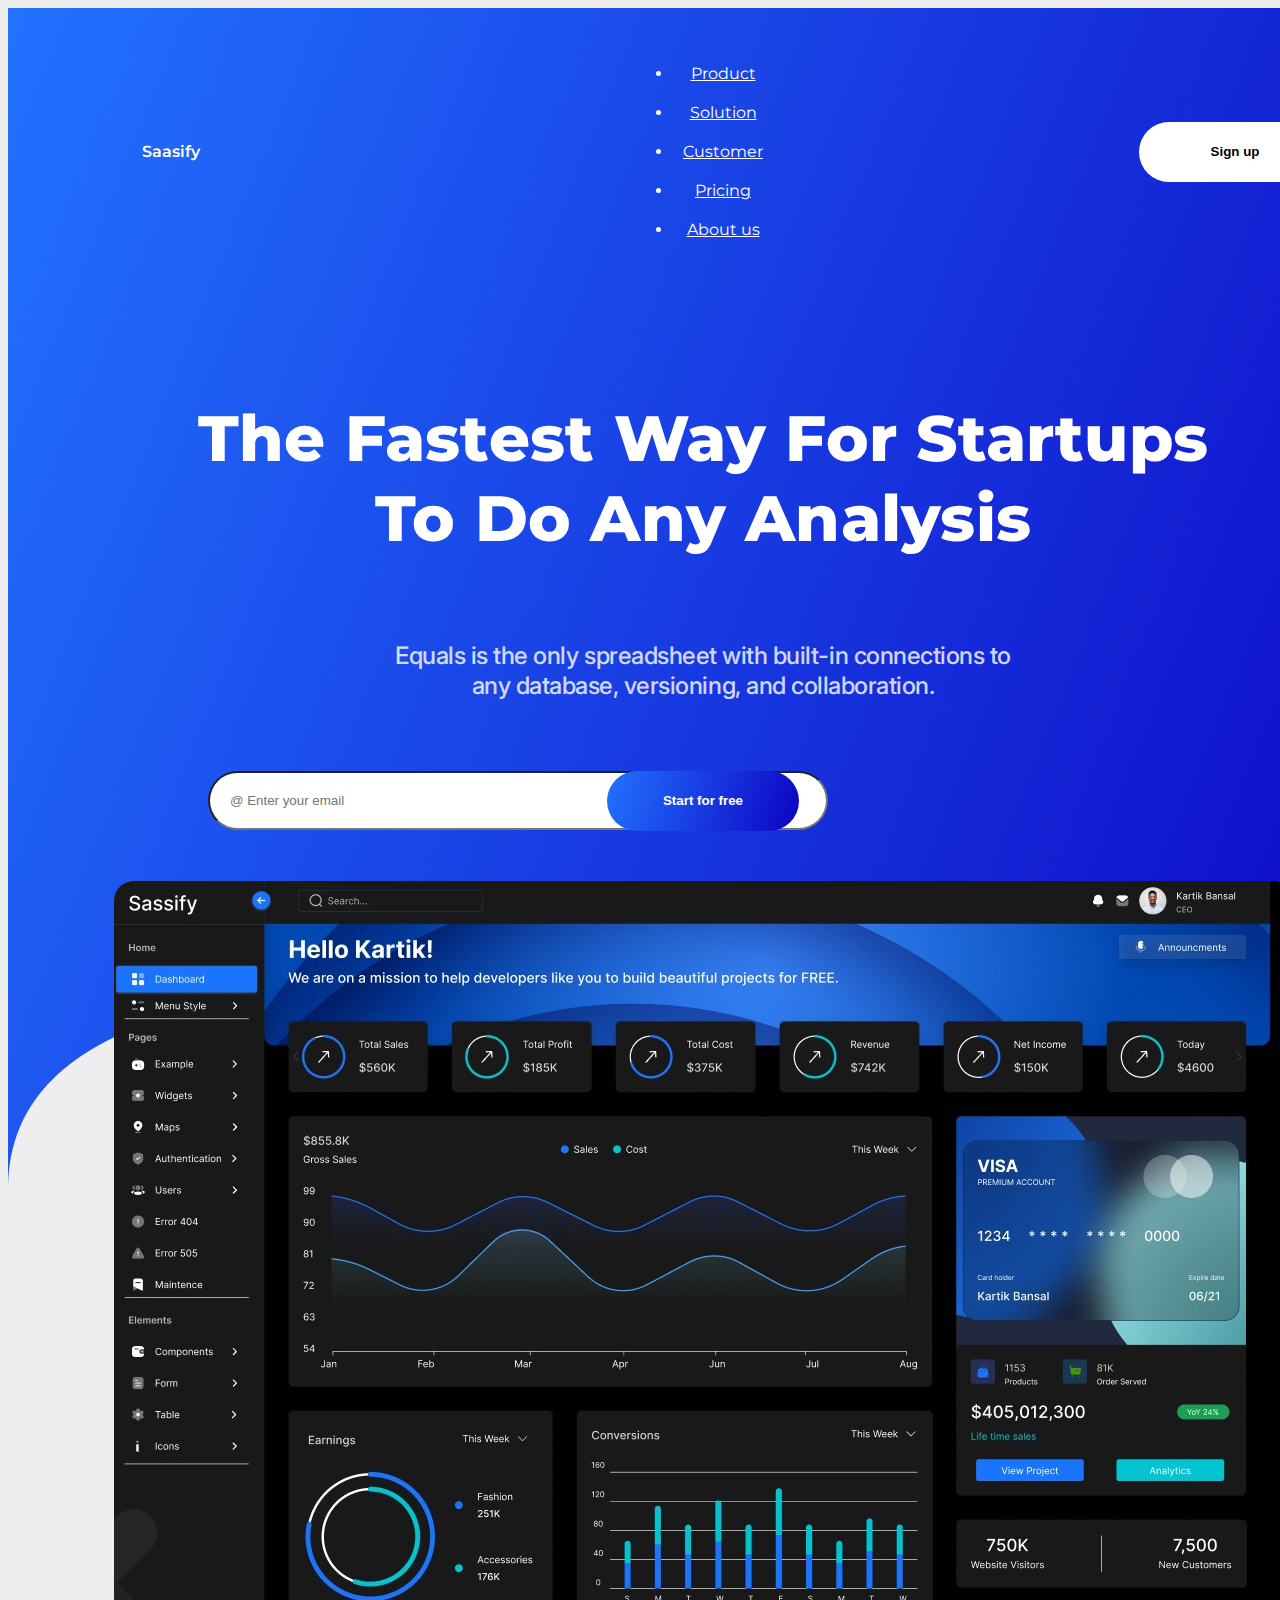
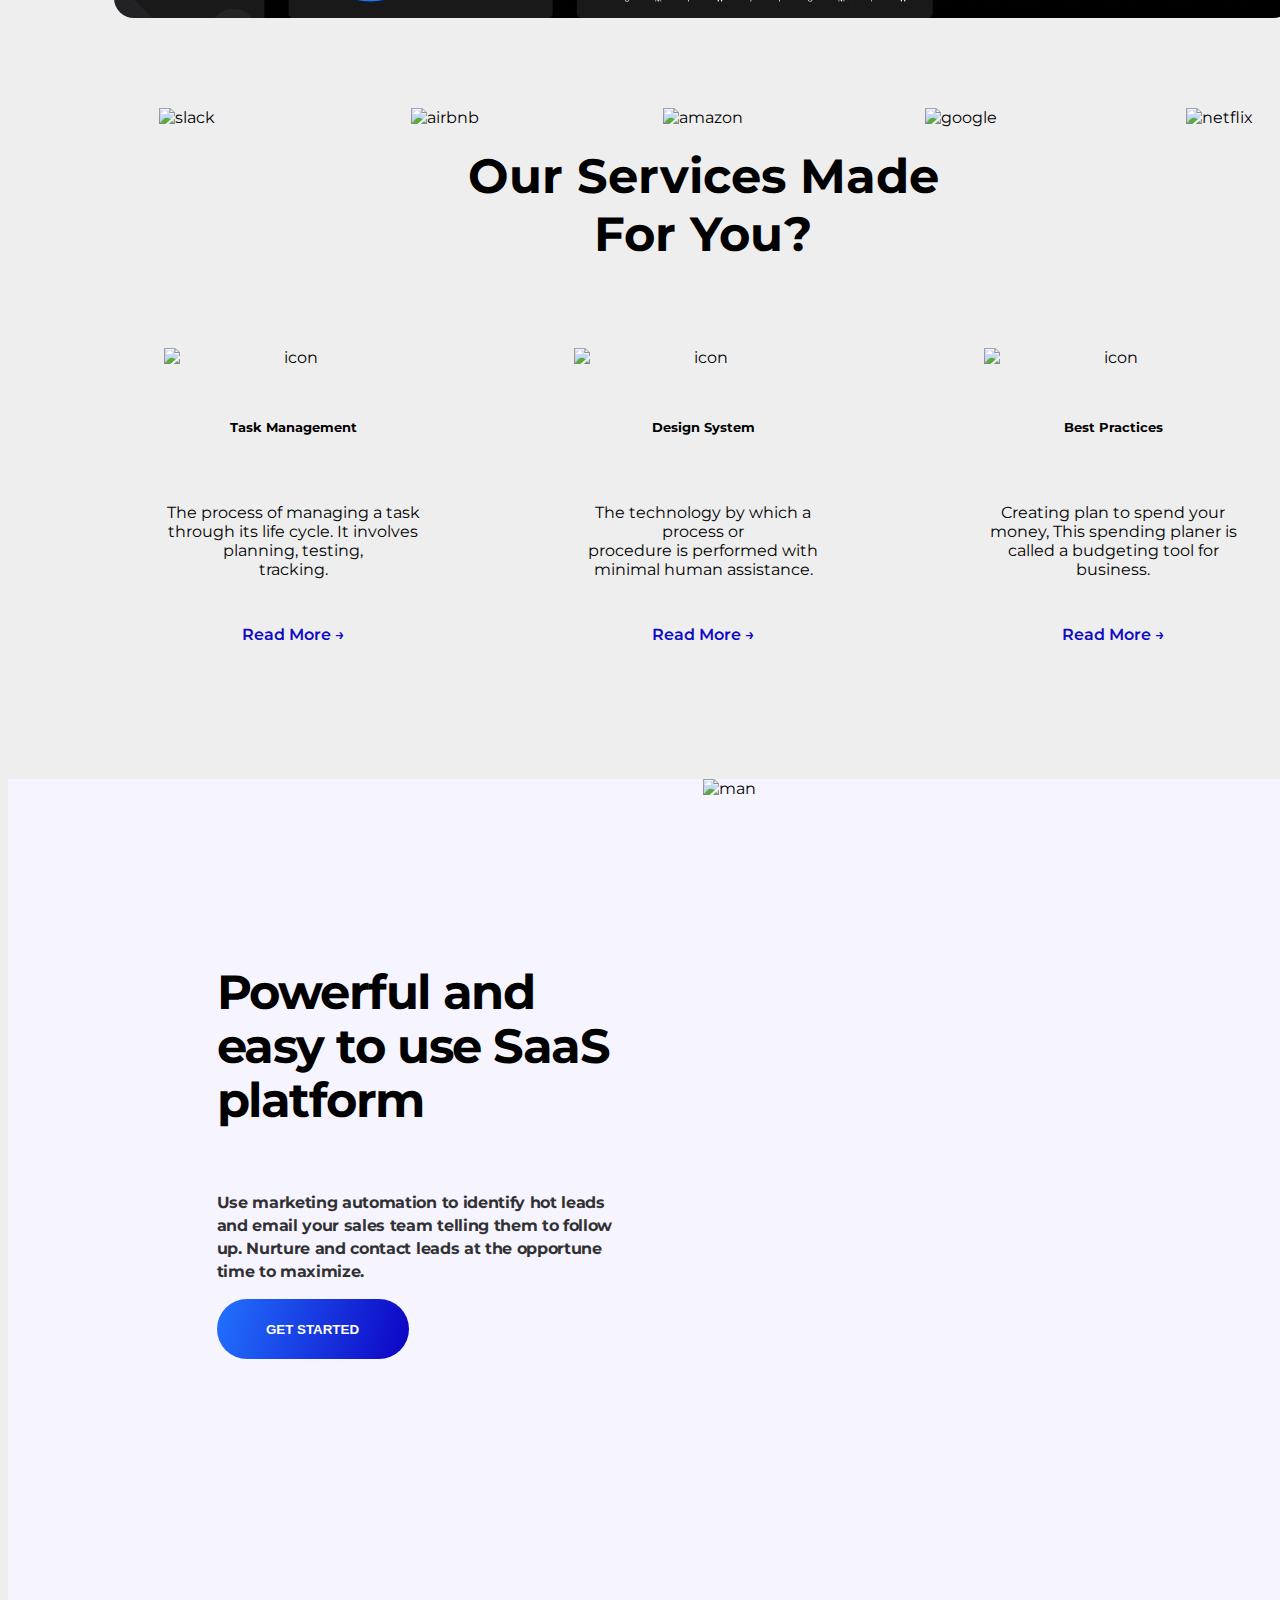
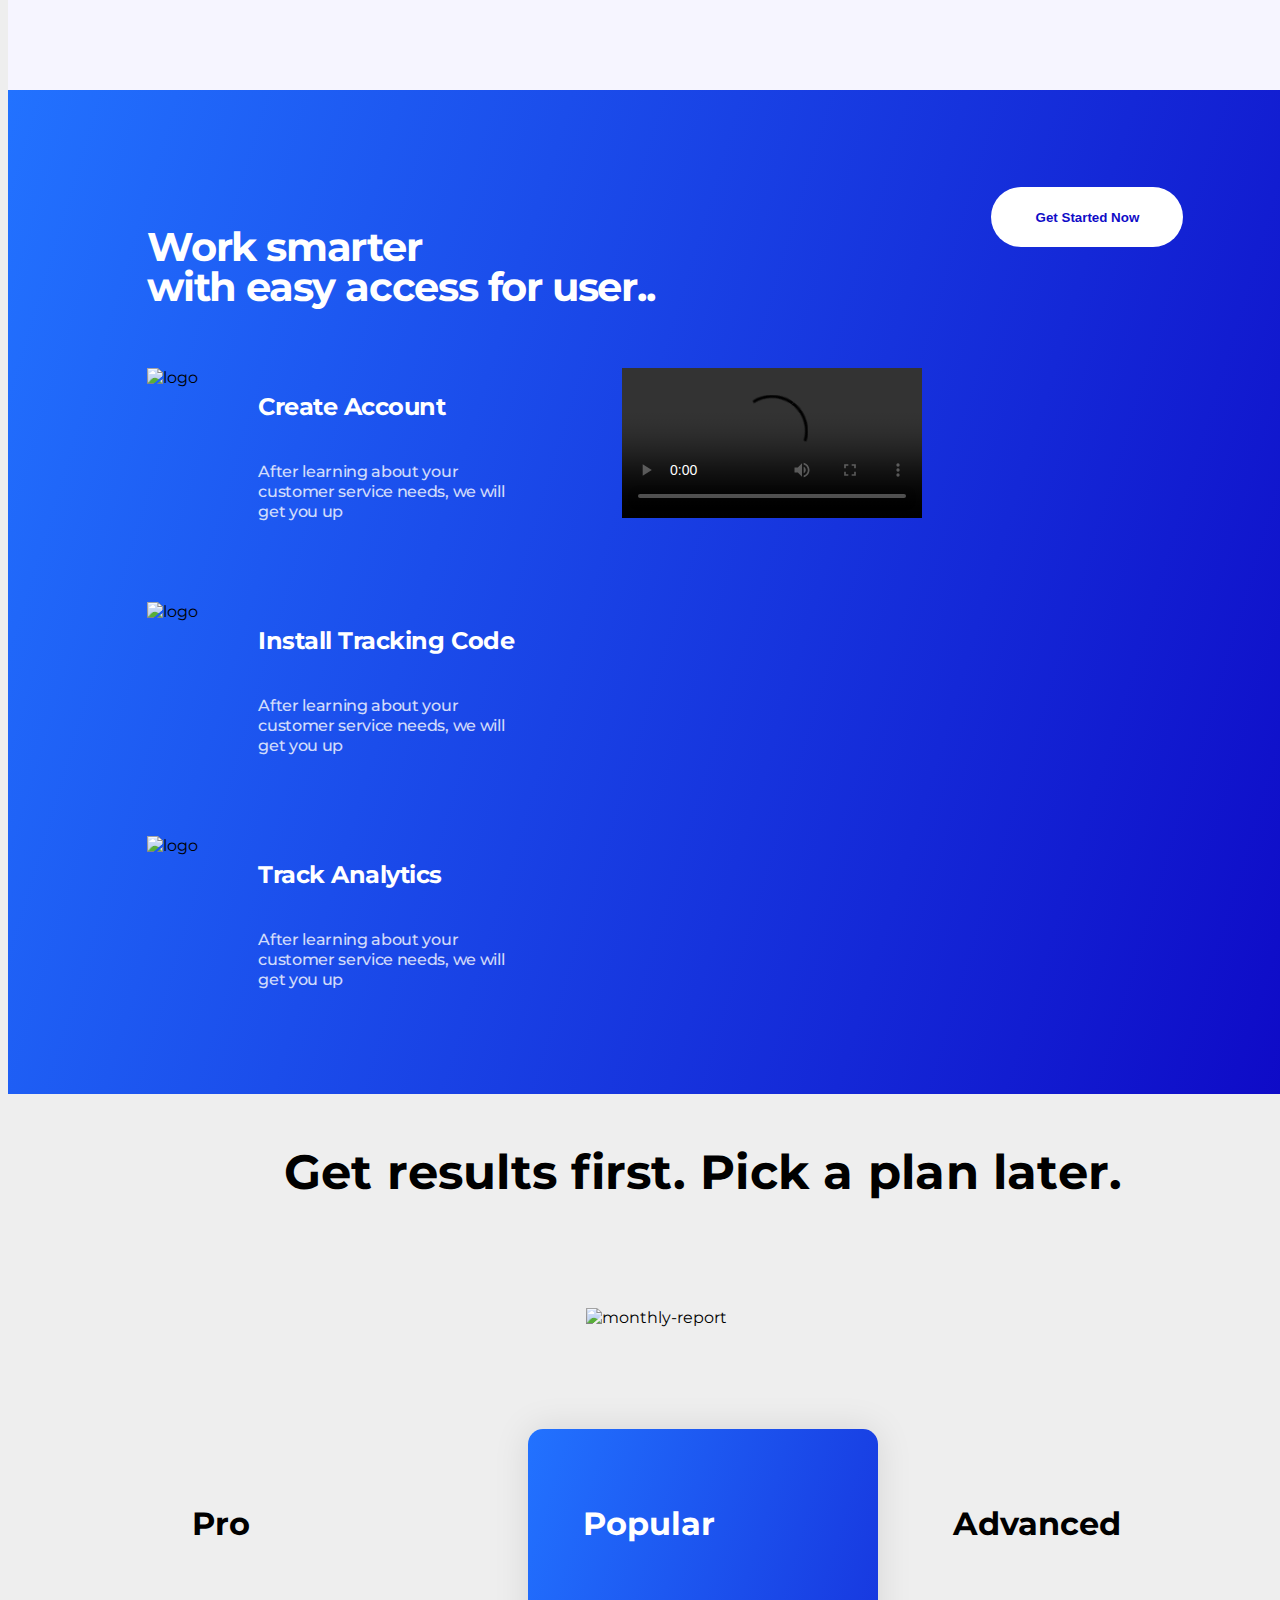
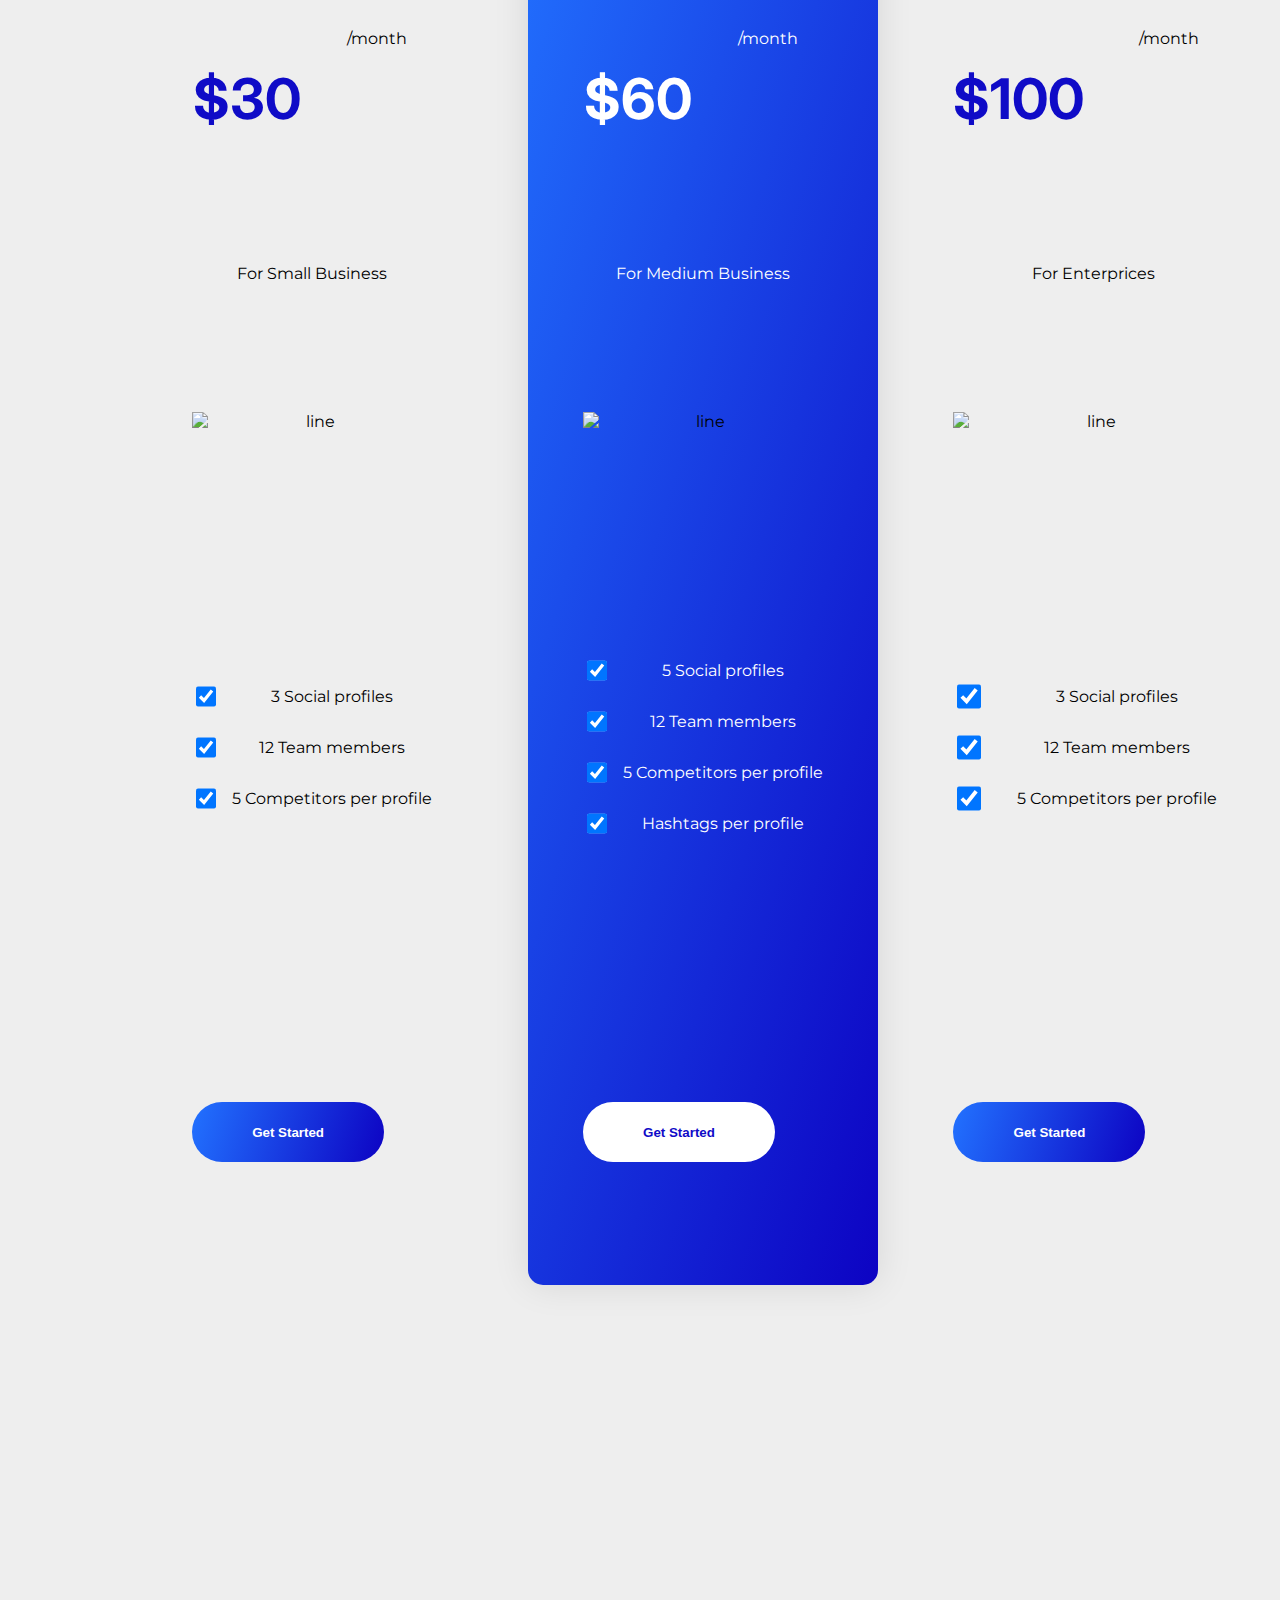
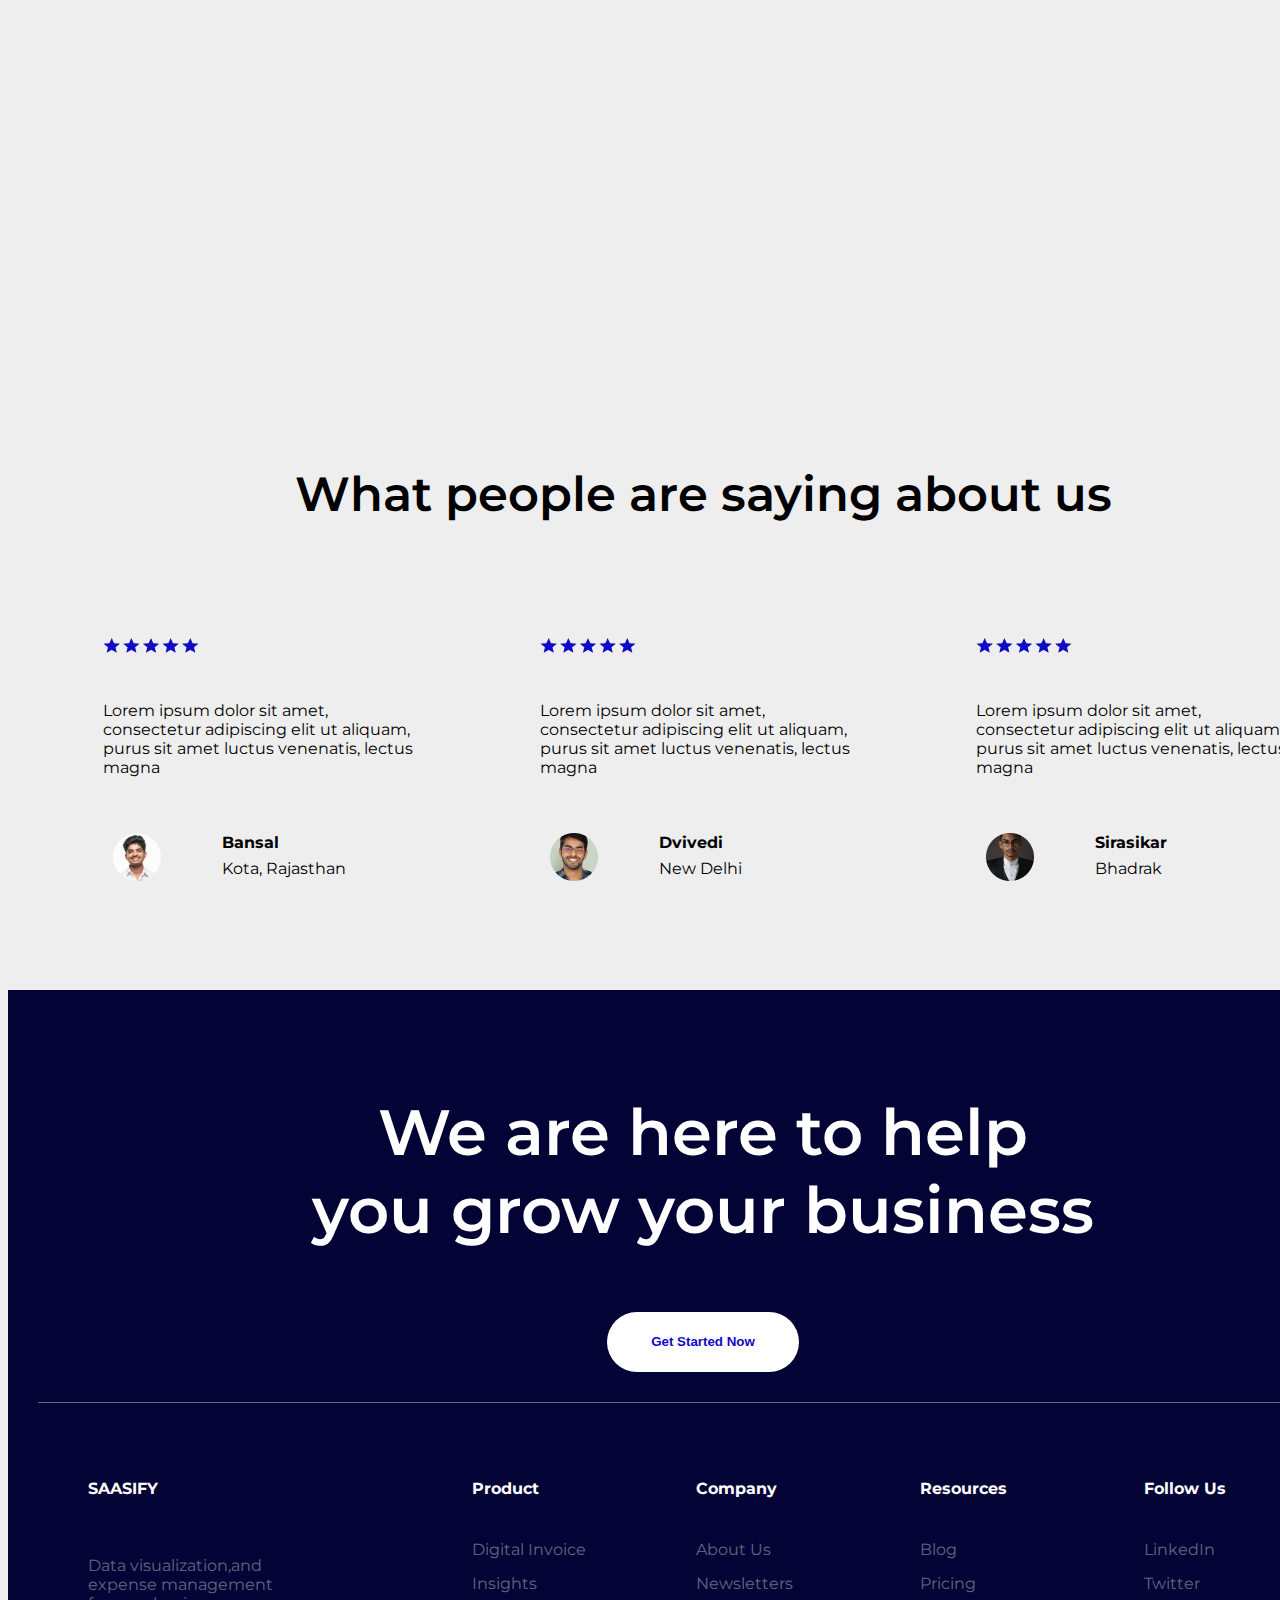
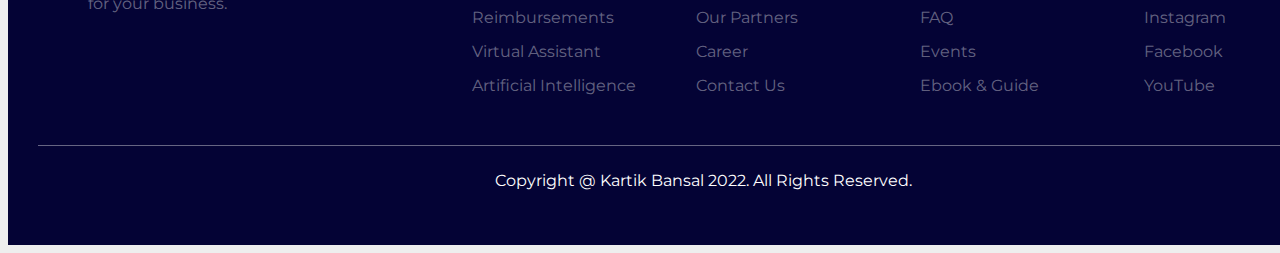
==== index.html @ 686c1d24 "button" ====
<!DOCTYPE html>
<html lang="en">

<head>
    <meta charset="UTF-8">
    <meta http-equiv="X-UA-Compatible" content="IE=edge">
    <meta name="viewport" content="width=device-width, initial-scale=1.0">
    <link rel="preconnect" href="https://fonts.gstatic.com" crossorigin>
    <link href="https://fonts.googleapis.com/css2?family=Inter&display=swap" rel="stylesheet">
    <link rel="stylesheet" href="./style.css">
    <link href="https://fonts.googleapis.com/css2?family=Montserrat:wght@300;400;500;600;700&display=swap"
        rel="stylesheet">
    <link href="https://cdn.jsdelivr.net/npm/bootstrap@5.0.2/dist/css/bootstrap.min.css" rel="stylesheet"
        integrity="sha384-EVSTQN3/azprG1Anm3QDgpJLIm9Nao0Yz1ztcQTwFspd3yD65VohhpuuCOmLASjC" crossorigin="anonymous">
    <title>Document</title>
</head>
<body class="site">
    <div class="gradiend">
        <div class="header_inner">
            <div>
                <span>Saasify</span>
            </div>
            <div>
                <ul class="nav navigation" >
                <li class="nav-item">
                  <a class="nav-link " href="#">Product</a>
                </li>
                <li class="nav-item">
                  <a class="nav-link" href="#">Solution</a>
                </li>
                <li class="nav-item">
                  <a class="nav-link" href="#">Customer</a>
                </li>
                <li class="nav-item">
                  <a class="nav-link" href="#">Pricing</a>
                </li>
                <li class="nav-item">
                    <a class="nav-link" href="#">About us</a>
                  </li>
              </ul>
            </div>
            <div><button class="white-button">Sign up</button></div>
        </div>
        <div class="main">
                <h1> The Fastest Way For Startups<br> To Do Any Analysis</h1>
                <h2>Equals is the only spreadsheet with built-in connections to <br> 
                any database, versioning, and collaboration.</h2>
            <div class="form">    
            <input type="email" class="form-control" id="exampleFormControlInput1" placeholder="@ Enter your email">
            <button class="blue_button">Start for free</button>
            </div>
        </div> 
         <div class="image">
            <div><img src="img/Dashboard (Dark Mode).png" alt="Dashboard" class="Dashboard"></div>
         </div>
    </div>   
    <main>
        <div class="brands-services">
            <div class="brandsandservices">
            <div class="brands">
                <div><img src="img/slack.png" alt="slack"></div>
                <div><img src="img/airbnb.png" alt="airbnb"></div>
                <div><img src="img/amazon.png" alt="amazon"></div>
                <div><img src="img/google.png" alt="google"></div>
                <div><img src="img/netflix.png" alt="netflix"></div>
            </div>
            <div class="services">
                <div class="headline">
                    <span>Our Services Made</span>
                    <span>For You?</span>
                </div>
                <div class="services-cards">
                    <div class="card border-light" style="border-radius:15px">
                        <img src="img/icon1.svg" alt="icon">
                        <h5 class="card-title">Task Management</h5>
                        <p class="card-text">The process of managing a task through its life cycle. It involves
                            planning, testing,<br> tracking.</p>
                        <a href="">Read More →</a>
                    </div>
                    <div class="card border-light" style="border-radius:15px">
                        <img src="img/icon2.svg" alt="icon">
                        <h5 class="card-title">Design System</h5>
                        <p class="card-text">The technology by which a process or<br> procedure is performed with
                            minimal
                            human assistance.</p>
                        <a href="">Read More →</a>
                    </div>
                    <div class="card border-light" style="border-radius:15px">
                        <img src="img/icon3.svg" alt="icon">
                        <h5 class="card-title">Best Practices</h5>
                        <p class="card-text">Creating plan to spend your money, This spending planer is called a
                            budgeting tool for business.</p>
                        <a href="">Read More →</a>
                    </div>
                </div>
            </div>
        </div>
            <div class="section1">
                <div class="section1_content">
                    <p class="s1_c_c1">Powerful and easy to use SaaS platform</p>
                    <p class="s1_c_c2">Use marketing automation to identify hot leads and email your sales team telling
                        them to follow up. Nurture and contact leads at the opportune time to maximize.</p>
                    <button class="blue_button">GET STARTED</button>
                </div>
                <aside class="section1_aside">
                    <img src="img/Image.png" alt="man" class="s1_c2_img">
                </aside>
            </div>
            <div class="section2">
                <div class="section2_content1">
                    <p class="s2_c2_p1">Work smarter<br>
                        with easy access for user..</p>
                    <button class="white-button" id="section2_button">Get Started Now</button>
                </div>
                <div class="section2_content2">
                    <div class="s2_c2_d1">
                        <div class="s2_c2_d1_d">
                            <img src="img/number-1.png" alt="logo" class="s2_logo">
                            <div class="p1">
                                <p class="s2_c2_d1_d_p1">Create Account</p>
                                <p class="s2_c2_d1_d_p2">After learning about your customer service needs, we will get
                                    you up </p>
                            </div>
                        </div>
                        <div class="s2_c2_d1_d">
                            <img src="img/number-2.png" alt="logo" class="s2_logo">
                            <div class="p1">
                                <p class="s2_c2_d1_d_p1">Install Tracking Code</p>
                                <p class="s2_c2_d1_d_p2">After learning about your customer service needs, we will get
                                    you up </p>
                            </div>
                        </div>
                        <div class="s2_c2_d1_d">
                            <img src="img/number-3.png" alt="logo" class="s2_logo">
                            <div class="p1">
                                <p class="s2_c2_d1_d_p1">Track Analytics</p>
                                <p class="s2_c2_d1_d_p2">After learning about your customer service needs, we will get
                                    you up </p>
                            </div>
                        </div>
                    </div>
                    <div class="s2_c2_video">
                        <video src="/img/SaaS.mp4" class="video" controls="controls"></video>
                    </div>
                </div>
            </div>
            <div class="section3">
                <div class="section3_p">
                    <p class="s3_p_p"> Get results first. Pick a plan later.</p>
                    <img src="/img/monthly-annualy.png" alt="monthly-report" class="s3_p_img">
                </div>
                <div class="section3_cards">

                    <div class="card border-light" style="border-radius:15px" id="card5">
                        <p class="pricetag">Pro</p>
                        <div class="cards_div">
                            <p class="cards_p">$30</p>
                            <p class="cards_p2">/month</p>
                        </div>
                        <p>For Small Business</p>
                        <img src="/img/Line-21.png" alt="line">
                        <div class="main_checkbox">
                            <div class="checkbox">
                                <input type="checkbox" checked class="checked">
                                <p>3 Social profiles</p>
                            </div>
                            <div class="checkbox">
                                <input type="checkbox" checked class="checked">
                                <p>12 Team members</p>
                            </div>
                            <div class="checkbox">
                                <input type="checkbox" checked class="checked">
                                <p>5 Competitors per profile</p>
                            </div>
                        </div>
                        <button class="blue_button">Get Started</button>
                    </div>

                    <div class="card border-light" style="border-radius:15px" id="card6">
                        <p class="pricetag6">Popular</p>
                        <div class="cards_div">
                            <p class="cards_p6">$60</p>
                            <p class="cards_p26">/month</p>
                        </div>
                        <p class="pt6">For Medium Business</p>
                        <img src="/img/Line-21.png" alt="line">
                        <div class="main_checkbox">
                            <div class="checkbox">
                                <input type="checkbox" checked class="checked">
                                <p class="pt6">5 Social profiles</p>
                            </div>
                            <div class="checkbox">
                                <input type="checkbox" checked class="checked">
                                <p class="pt6">12 Team members</p>
                            </div>
                            <div class="checkbox">
                                <input type="checkbox" checked class="checked">
                                <p class="pt6">5 Competitors per profile</p>
                            </div>
                            <div class="checkbox">
                                <input type="checkbox" checked class="checked">
                                <p class="pt6">Hashtags per profile</p>
                            </div>
                        </div>
                        <button class="white-button">Get Started</button>
                    </div>

                    <div class="card border-light" style="border-radius:15px" id="card5">
                        <p class="pricetag">Advanced</p>
                        <div class="cards_div">
                            <p class="cards_p">$100</p>
                            <p class="cards_p2">/month</p>
                        </div>
                        <p>For Enterprices</p>
                        <img src="/img/Line-21.png" alt="line">
                        <div class="main_checkbox">
                            <div class="checkbox">
                                <input type="checkbox" checked class="checked">
                                <p>3 Social profiles</p>
                            </div>
                            <div class="checkbox">
                                <input type="checkbox" checked class="checked">
                                <p>12 Team members</p>
                            </div>
                            <div class="checkbox">
                                <input type="checkbox" checked class="checked">
                                <p>5 Competitors per profile</p>
                            </div>
                        </div>
                        <button class="blue_button">Get Started</button>
                    </div>

                </div>
            </div>
            <div class="testimonial-section">
                <div>
                    <h2>What people are saying about us</h2>
                </div>
                <div class="testimonial-cards">
                    <div class="card border-light" style="border-radius:15px">
                        <img src="img/stars.png" alt="stars">
                        <p>Lorem ipsum dolor sit amet, consectetur adipiscing elit ut aliquam, purus sit amet luctus
                            venenatis, lectus magna</p>
                        <div class="foto-name">
                            <div>
                                <img src="img/foto1.png" alt="foto">
                            </div>
                            <div class="name">
                                <span><b>Bansal</b></span>
                                <span>Kota, Rajasthan</span>
                            </div>
                        </div>
                    </div>
                    <div class="card border-light" style="border-radius:15px">
                        <img src="img/stars.png" alt="stars">
                        <p>Lorem ipsum dolor sit amet, consectetur adipiscing elit ut aliquam, purus sit amet luctus
                            venenatis, lectus magna</p>
                        <div class="foto-name">
                            <div>
                                <img src="img/foto2.png" alt="foto">
                            </div>
                            <div class="name">
                                <span><b>Dvivedi</b></span>
                                <span>New Delhi</span>
                            </div>
                        </div>
                    </div>
                    <div class="card border-light" style="border-radius:15px">
                        <img src="img/stars.png" alt="stars">
                        <p>Lorem ipsum dolor sit amet, consectetur adipiscing elit ut aliquam, purus sit amet luctus
                            venenatis, lectus magna</p>
                        <div class="foto-name">
                            <div>
                                <img src="img/foto3.png" alt="foto">
                            </div>
                            <div class="name">
                                <span><b>Sirasikar</b> </span>
                                <span>Bhadrak</span>
                            </div>
                        </div>
                    </div>
                </div>
            </div>
</main>
<footer>
    <div class="footer-headline">
            <h1>We are here to help<br>you grow your business</h1>
            <button class="white-button">Get Started Now</button>
    </div>
    <div class="saasify">
        <div class="product">
                <h5>SAASIFY</h5>
                <p>Data visualization,and<br>expense management<br>for your business.</p>
        </div>
        <div class="product">
                <h5>Product</h5>
                <a href="">Digital Invoice</a>
                <a href="">Insights</a>
                <a href="">Reimbursements</a>
                <a href="">Virtual Assistant</a>
                <a href="">Artificial Intelligence</a>
        </div>
        <div class="product">
                <h5>Company</h5>
                <a href="">About Us</a>
                <a href="">Newsletters</a>
                <a href="">Our Partners</a>
                <a href="">Career</a>
                <a href="">Contact Us</a>
        </div>
        <div class="product">
                <h5>Resources</h5>
                <a href="">Blog</a>
                <a href="">Pricing</a>
                <a href="">FAQ</a>
                <a href="">Events</a>
                <a href="">Ebook & Guide</a>
        </div>
        <div class="product">
                <h5>Follow Us</h5>
                <a href="">LinkedIn</a>
                <a href="">Twitter</a>
                <a href="">Instagram</a>
                <a href="">Facebook</a>
                <a href="">YouTube</a>
            </div>
    </div>
    <div class="copyright">
            <span>Copyright @ Kartik Bansal 2022. All Rights Reserved.</span>
    </div>
</footer>
    <script src="https://cdn.jsdelivr.net/npm/@popperjs/core@2.9.2/dist/umd/popper.min.js"
        integrity="sha384-IQsoLXl5PILFhosVNubq5LC7Qb9DXgDA9i+tQ8Zj3iwWAwPtgFTxbJ8NT4GN1R8p" crossorigin="anonymous">
    </script>
    <script src="https://cdn.jsdelivr.net/npm/bootstrap@5.0.2/dist/js/bootstrap.min.js"
        integrity="sha384-cVKIPhGWiC2Al4u+LWgxfKTRIcfu0JTxR+EQDz/bgldoEyl4H0zUF0QKbrJ0EcQF" crossorigin="anonymous">
    </script>
    <script src="https://cdn.jsdelivr.net/npm/bootstrap@5.0.2/dist/js/bootstrap.bundle.min.js"
        integrity="sha384-MrcW6ZMFYlzcLA8Nl+NtUVF0sA7MsXsP1UyJoMp4YLEuNSfAP+JcXn/tWtIaxVXM" crossorigin="anonymous">
    </script>
</body>

</html>
---- style.css ----
.site {
    display: grid;
    font-family: 'Montserrat', sans-serif;
    background-color: #eeeeee;
}
.gradiend{
    display: grid;
    background-image:url(img/Vector.png);
    background-repeat: no-repeat;
} 
.header_inner {
    display: grid;
    grid-template-columns: 1fr 3fr 1fr;
    padding: 30px;
    color: #ffffff;
    align-items: center;
    justify-content: space-around;
    text-align: center;
}
.header_inner span{
    font-weight: 600;
}
.navigation{
    display: grid;
    justify-content: center;
}
.header_inner a{
    display: grid;
    color: #ffffff;
    justify-content: center;
    align-self: center;
    padding: 10px;
}
.navigation a:hover{
    color: #000;
}
.header_inner .white-button{
    color: #000;
}
.main{
    display: grid;
    justify-content: center;
    align-content: center;
    padding-top: 60px;
}
.main h1{
    font-weight: 800;
    font-size: 4em;
    line-height: 80px;
    /* or 111% */
    
    text-align: center;
    letter-spacing: -0.03em;
    text-transform: capitalize; 
    color: #FFFFFF;
    letter-spacing: 0.22px;
}
.main h2{
    position: relative;
    margin-top: 40px;
    font-family: 'Inter';
    font-style: normal;
    font-weight: 500;
    font-size: 1.5em;
    line-height: 30px;
    text-align: center;
    letter-spacing: -0.02em;

    color:#FFFFFF;
    opacity: 0.8;
}
.image {
    display: grid;
    margin: auto;
    padding: 40px;
    border-radius: 21.7647px;
}
.Dashboard {
    max-width: 100%;
}
.brands-services {
    max-width: 100%;
}
.form {
    display: grid;
    justify-content: center; 
    align-items: center;
    padding: 10px;
    margin-top: 40px;
    text-align: center;
}
 .form input{
    display: grid;
    border-radius: 30px;
    width: 45vw;
    padding: 20px;
    position: absolute;
 }
 .form button{
    position: relative;
 }
.Dashboard{
    display: grid;
    border-radius: 20px;
    max-width: 100%;
}
.brandsandservices{
    display: grid;
    justify-content: space-around;
    align-items: center;
    background-color: #eeeeee;
    padding: 50px;
    gap: 20px;
}

.brands {
    display: grid;
    grid-template-columns: 1fr 1fr 1fr 1fr 1fr;
    justify-items: center;
    align-items: baseline;
}

.headline {
    display: grid;
    text-align: center;
    font-size: 3em;
    font-weight: bolder;
}

.services-cards {
    display: grid;
    grid-template-columns: 30% 30% 30%;
    justify-content: space-around;
    padding: 30px;
}

.card {
    display: grid;
    padding: 35px;
    gap: 30px;
    margin: 20px;
    justify-content: space-around;
    align-items: center;
    text-align: center;
}

.card a {
    color: #0F0BC7;
    text-decoration: none;
    font-weight: 600;
}

.card h5 {
    font-weight: 700;
}
.white-button{
  background-color: #ffffff;
  color: #0F0BC7;   
  border-radius: 30px; 
  font-weight: 600;  
  padding: 10px;
  width: 15vw;
  height: 60px;
  border: none;
}
.white-button:hover {
	background: rgba(65, 65, 93, 0);
	color: #fdfcf8;
	box-shadow: inset 0 0 0 3px #ccd4d7;
}

footer {
    display: grid;
    background-color: #040335;
    color: #ffffff;
    justify-content: center;
    text-align: center;
    padding: 30px;
}

.footer-headline h1 {
    font-size: 4em;
    font-weight: 600;
}

.footer-headline {
    display: grid;
    align-items: center;
    justify-items: center;
    padding: 30px;
    gap: 20px;
}

.saasify {
    display: grid;
    width: 100vw;
    border-top: 1px solid rgba(250, 249, 249, 0.4);
    border-bottom: 1px solid rgb(250, 249, 249, 0.4);
    grid-template-columns: 30% 1fr 1fr 1fr 1fr;
    padding: 25px;
    justify-content: center;
    align-items: baseline;
}

.saasify h5 {
    font-size: 1em;
    font-weight: bold;
}

.saasify p {
    color: rgb(250, 249, 249, 0.4);
}

.copyright {
    display: grid;
    padding: 25px;
    justify-content: center;
    align-items: center;
}

.saasify a {
    color: rgb(250, 249, 249, 0.4);
    text-decoration: none;
}

.product {
    display: grid;
    text-align: start;
    padding: 25px;
    gap: 15px;
}

.section1 {
    display: grid;
    grid-template-columns: 1fr 1fr;
    background-color: #F6F5FF;
}

.section1_content {
    display: grid;
    grid-template-rows: 1fr 1fr 1fr;
    margin-top: 20%;
    margin-left: 30%;
    margin-right: 0%;
    width: 60%;
    height: 50%;
}

.s1_c_c1 {
    font-style: normal;
    font-weight: bold;
    font-size: 3em;
    line-height: 112%;
    letter-spacing: -0.03em;

    color: #000000;
}

.s1_c_c2 {
    font-style: normal;
    font-weight: bolder;
    font-size: 1em;
    line-height: 144%;

    letter-spacing: -0.02em;

    color: #000000;
    opacity: 0.8;
}

.blue_button {
    padding: 10px;
    width: 15vw;
    height: 60px;
    color: white;
    font-weight: bold;
    text-align: center;
    border: none;


    background: linear-gradient(106.75deg, #2272FF 0%, #0D03C3 100%);
    border-radius: 40px;
}
.blue_button:hover {
	background: rgba(0,0,0,0);
	color: #3a7999;
	box-shadow: inset 0 0 0 3px #3a7999;
}
.section1_aside {
    width: 80%;
    height: 80%;
    margin-top: 0;
    margin-left: 0%;
    align-self: start;
    justify-content: start;
}

.s1_c2_img {
    max-width: 100%;
}

.testimonial-section {
    display: grid;
    background-color: #eeeeee;
    justify-content: center;
    align-items: center;
    text-align: center;
    padding: 40px;
}

.testimonial-section h2 {
    padding: 20px;
    font-size: 3em;
    font-weight: 600
}

.testimonial-cards {
    display: grid;
    grid-template-columns: 1fr 1fr 1fr;
    justify-content: center;
}

.testimonial-cards .card {
    align-items: flex-start;
    text-align: start;
}

.foto-name {
    display: grid;
    grid-template-columns: 1fr 2fr;
    padding: 10px;
    gap: 10px;
}

.name {
    display: grid;
    grid-template-rows: 1fr 1fr;
}

.section2 {
    display: grid;
    grid-template-rows: 20% 80%;
    height: 100%;
    background: linear-gradient(106.75deg, #2272FF 0%, #0D03C3 100%);
    padding-top: 7%;
    padding-left: 10%;
    margin-bottom: 0%;
}

.section2_content1 {
    display: grid;
    grid-template-columns: 3fr 1fr;
    padding-right: 10%;
}

.s2_c2_p1 {
    margin-bottom: 10%;
    font-style: normal;
    font-weight: bold;
    font-size: 2.5em;
    line-height: 100%;

    letter-spacing: -0.03em;

    color: #FFFFFF;
}

.section2_content2 {
    display: grid;
    grid-template-columns: 1fr 2fr;
}

.s2_c2_d1 {
    display: grid;
    grid-template-rows: 1fr 1fr 1fr;
    margin-top: 0%;
    height: 80%;
    width: 80%;
}

.s2_c2_d1_d {
    display: grid;
    grid-template-columns: 1fr 2fr;
    height: 40%;
}

.s2_c2_video {
    display: grid;
    height: 60%;
    width: 70%;
    margin-bottom: 10%;
    margin-left: 7%;
}

.video {
    max-width: 100%;

}

.s2_logo {
    display: grid;
    grid-area: 1/1/3/2;
    width: 50%;
    margin-right: 0%;
}

.p1 {
    display: grid;
    grid-template-rows: 1fr 2fr;
    width: 120%;
    margin-left: 0%;
    height: 40%;
}

.s2_c2_d1_d_p1 {
    font-style: normal;
    font-weight: bold;
    font-size: 1.5em;
    line-height: 125%;

    letter-spacing: -0.02em;

    color: #FFFFFF;
}

.s2_c2_d1_d_p2 {
    font-style: normal;
    font-weight: 500;
    font-size: 1em;
    line-height: 125%;
    letter-spacing: -0.02em;
    color: #FFFFFF;
    opacity: 0.8;
}

.section3 {
    display: grid;
    grid-template-rows: 1fr 1r 5fr;
    height: 50%;
    justify-content: space-around;
    align-items: start;
    margin-top: 0%;
}

.section3_p {
    height: 60%;
    margin-bottom: 7%;
}

.s3_p_p {
    font-style: normal;
    font-weight: bolder;
    font-size: 3em;
    line-height: 125%;
    text-align: center;
    letter-spacing: 0.005em;

    color: #000000;
}

.s3_p_img {
    padding-left: 40%;
    margin-top: 5%
}

.section3_cards {
    display: grid;
    grid-template-columns: 1fr 1fr 1fr;
    margin-top: 0%;
}

.section3_cards {
    height: 40%;
    margin-bottom: 15%;
}

#card5,
#card6 {
    display: grid;
    grid-template-rows: 1fr 1fr 1fr 1fr 4fr 2fr;
    height: 70%;
}

#card6 {
    background: linear-gradient(106.75deg, #2272FF 0%, #0D03C3 100%);
    box-shadow: 0px 0px 36px rgba(0, 0, 0, 0.1);
}

.cards_div {
    display: grid;
    grid-template-columns: 1fr 1fr;
    grid-column-gap: 0.5cm;
}

.checkbox {
    display: grid;
    grid-template-columns: 1fr 5fr;
}

.checked {
    width: 50%;
}

.pricetag,
.pricetag6{
    font-family: 'Montserrat';
    font-style: normal;
    font-weight: bold;
    font-size: 2em;
    text-align: start;
}
.pricetag6,
.cards_p6,
.pt6,
.cards_p26{
    color: white;
}
.cards_p,
.cards_p6 {
    font-family: 'Inter';
    font-style: normal;
    font-weight: 700;
    font-size: 56px;
    line-height: 60px;
    color: #0F0BC7;
}
.cards_p6{
    color: white;
}
@media screen and (max-width:768px) {
    .services-cards{
       grid-template-columns: 1fr;}
    .brands{
    grid-template-columns: 1fr 1fr;
    }
    .testimonial-cards{
        grid-template-columns: 1fr;
}
.main h1{
    font-size:3em;
    font-weight: 600;
}
.saasify {
    grid-template-columns: 1fr 1fr;
}
.section3_cards {
    grid-template-columns: 1fr;
}
.white-button{
    font-weight: 600;
    font-size: 1em;
}
}
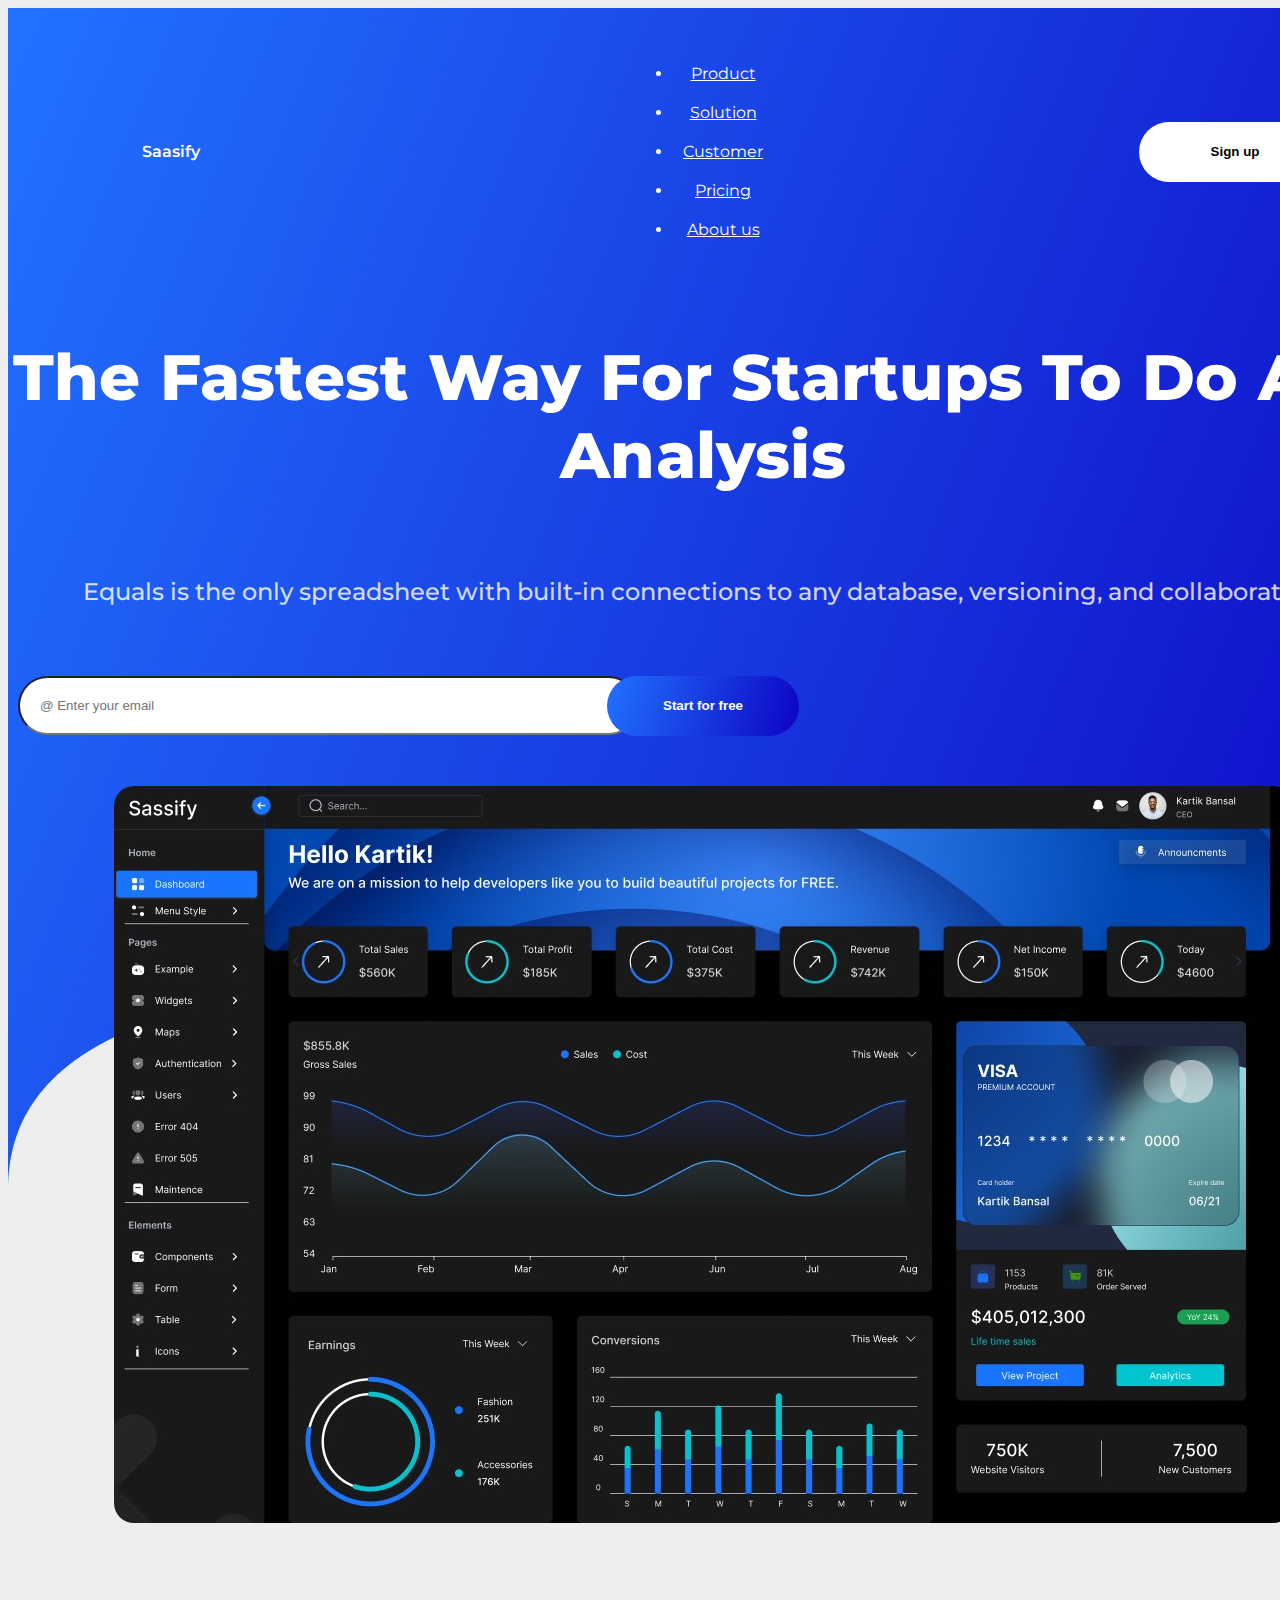
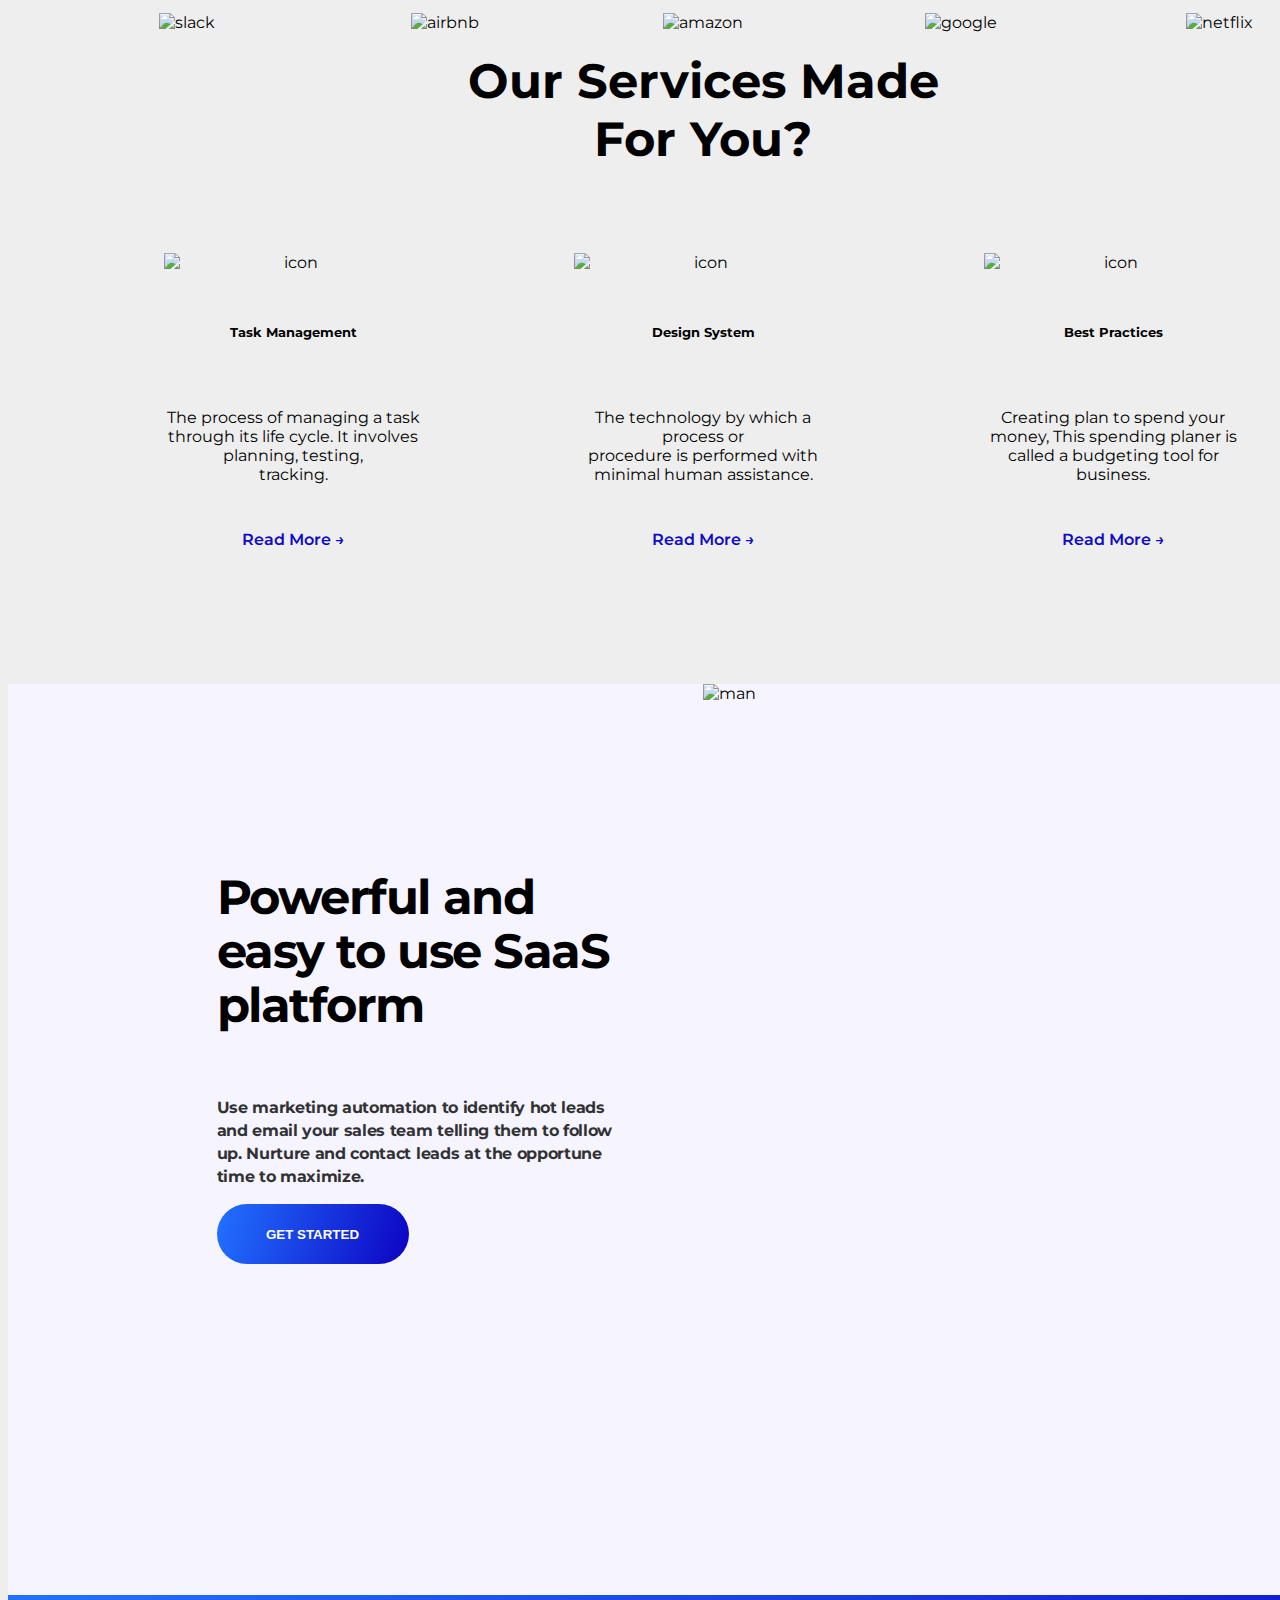
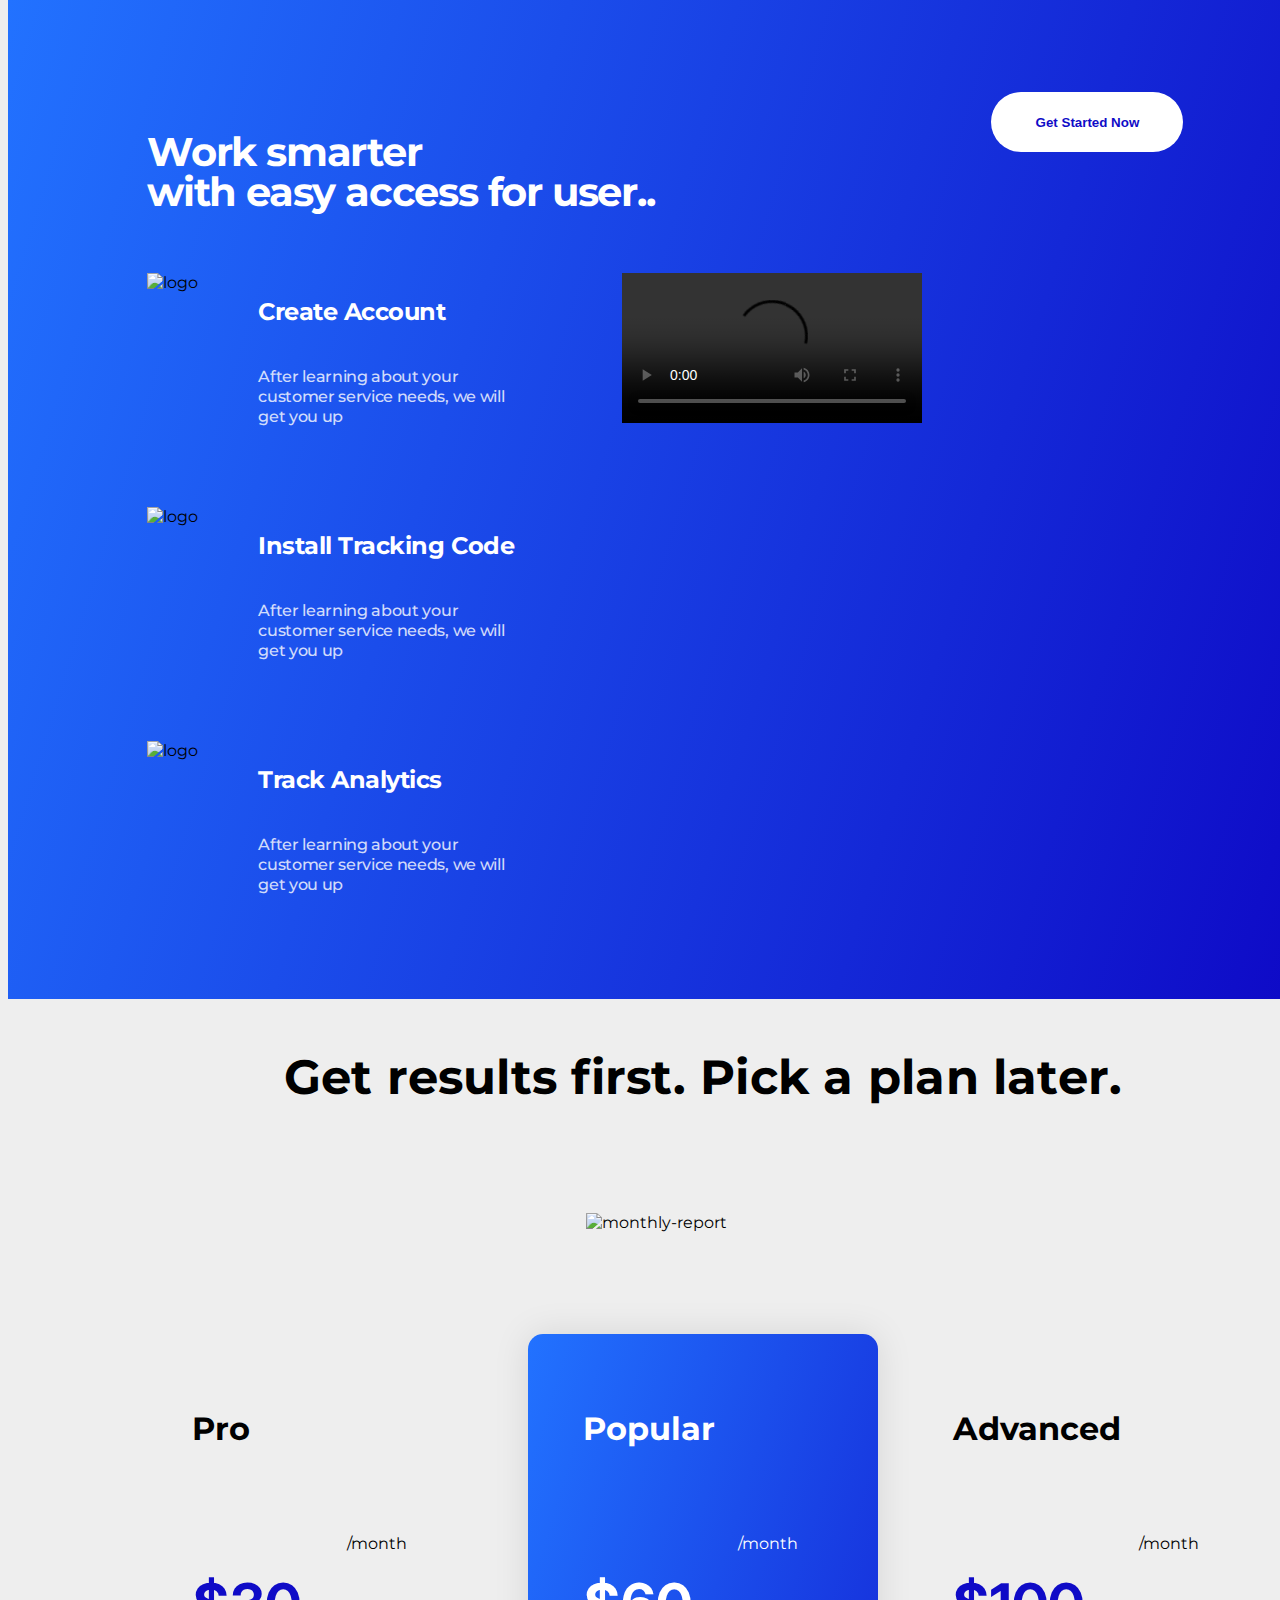
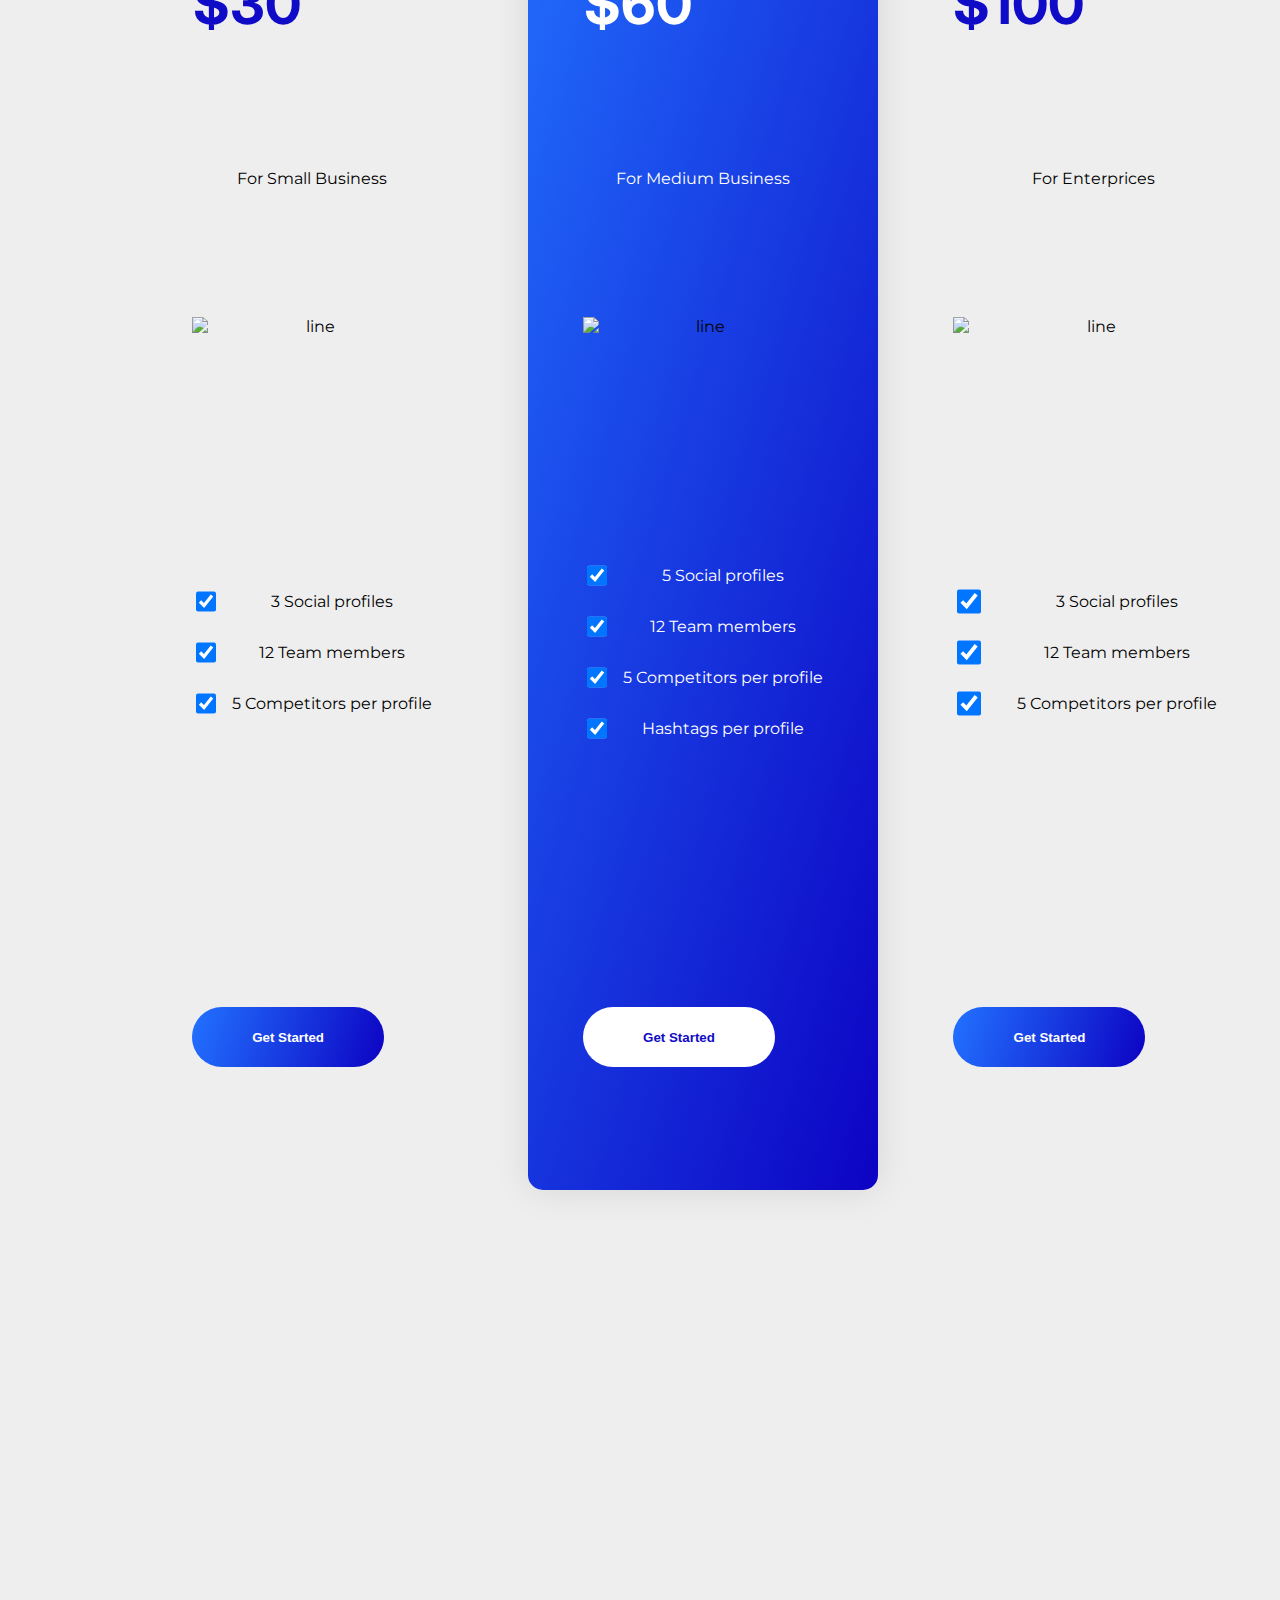
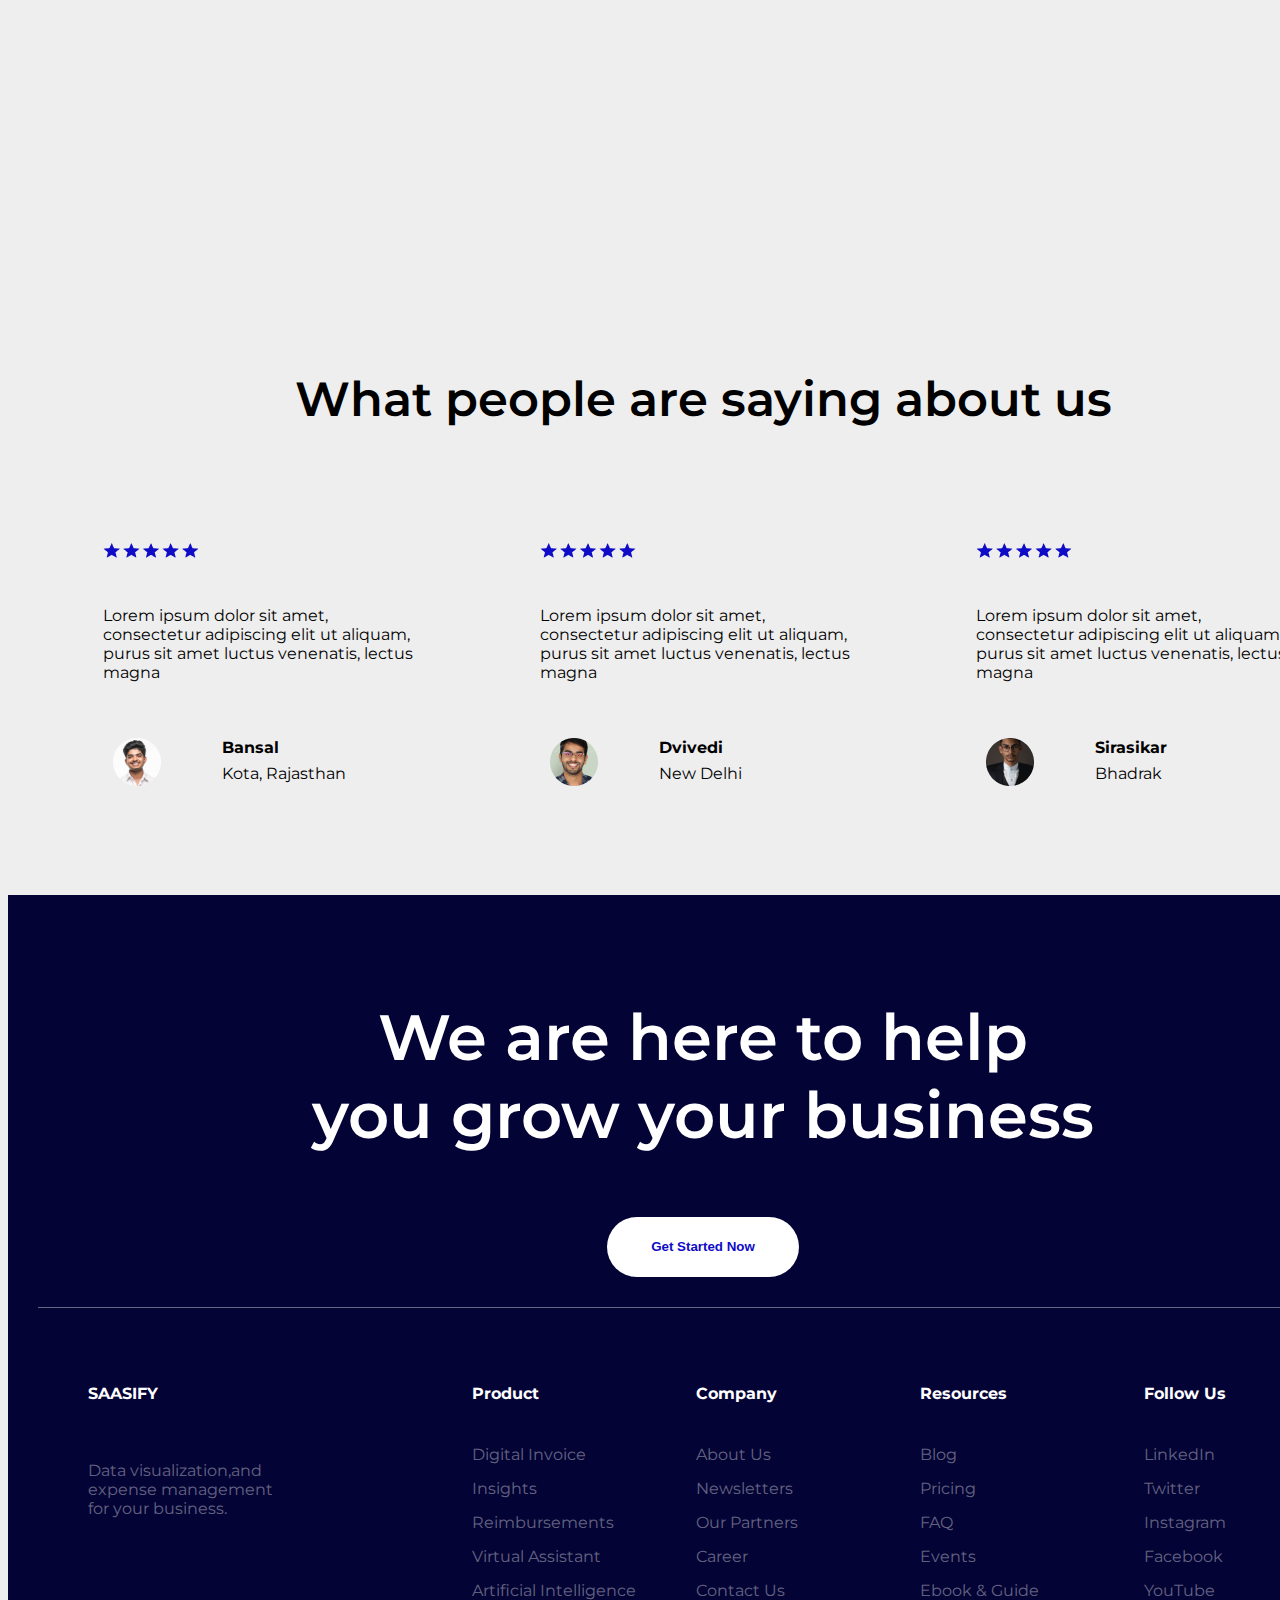
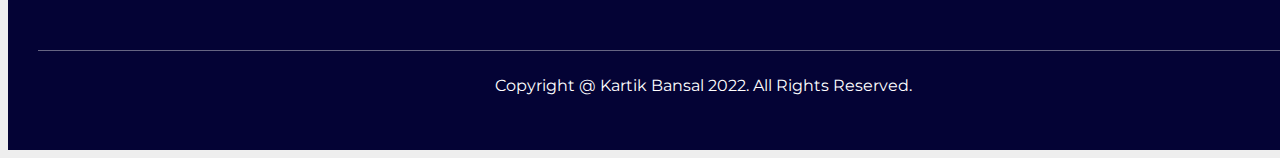
==== commit 90a0f4c5: "main" ====
--- a/index.html
+++ b/index.html
@@ -42,8 +42,8 @@
             <div><button class="white-button">Sign up</button></div>
         </div>
         <div class="main">
-                <h1> The Fastest Way For Startups<br> To Do Any Analysis</h1>
-                <h2>Equals is the only spreadsheet with built-in connections to <br> 
+                <h1> The Fastest Way For Startups To Do Any Analysis</h1>
+                <h2>Equals is the only spreadsheet with built-in connections to  
                 any database, versioning, and collaboration.</h2>
             <div class="form">    
             <input type="email" class="form-control" id="exampleFormControlInput1" placeholder="@ Enter your email">
--- a/style.css
+++ b/style.css
@@ -41,14 +41,10 @@
     display: grid;
     justify-content: center;
     align-content: center;
-    padding-top: 60px;
 }
 .main h1{
     font-weight: 800;
     font-size: 4em;
-    line-height: 80px;
-    /* or 111% */
-    
     text-align: center;
     letter-spacing: -0.03em;
     text-transform: capitalize; 
@@ -58,13 +54,9 @@
 .main h2{
     position: relative;
     margin-top: 40px;
-    font-family: 'Inter';
-    font-style: normal;
     font-weight: 500;
     font-size: 1.5em;
-    line-height: 30px;
-    text-align: center;
-    letter-spacing: -0.02em;
+    text-align: center;
 
     color:#FFFFFF;
     opacity: 0.8;
@@ -531,6 +523,8 @@
     .services-cards{
        grid-template-columns: 1fr;}
     .brands{
+    padding: 20px;
+    gap: 20px;
     grid-template-columns: 1fr 1fr;
     }
     .testimonial-cards{
@@ -547,7 +541,21 @@
     grid-template-columns: 1fr;
 }
 .white-button{
-    font-weight: 600;
     font-size: 1em;
+    border-radius: 30px; 
+    font-weight: 600;  
+    padding: 5px;
+    width: 100%;
+}
+.blue_button {
+    font-size: 1em;
+    border-radius: 30px; 
+    font-weight: 600;  
+    padding: 5px;
+    width: 100%;
+}
+.footer-headline .white-button
+{
+    width: 50%;
 }
 }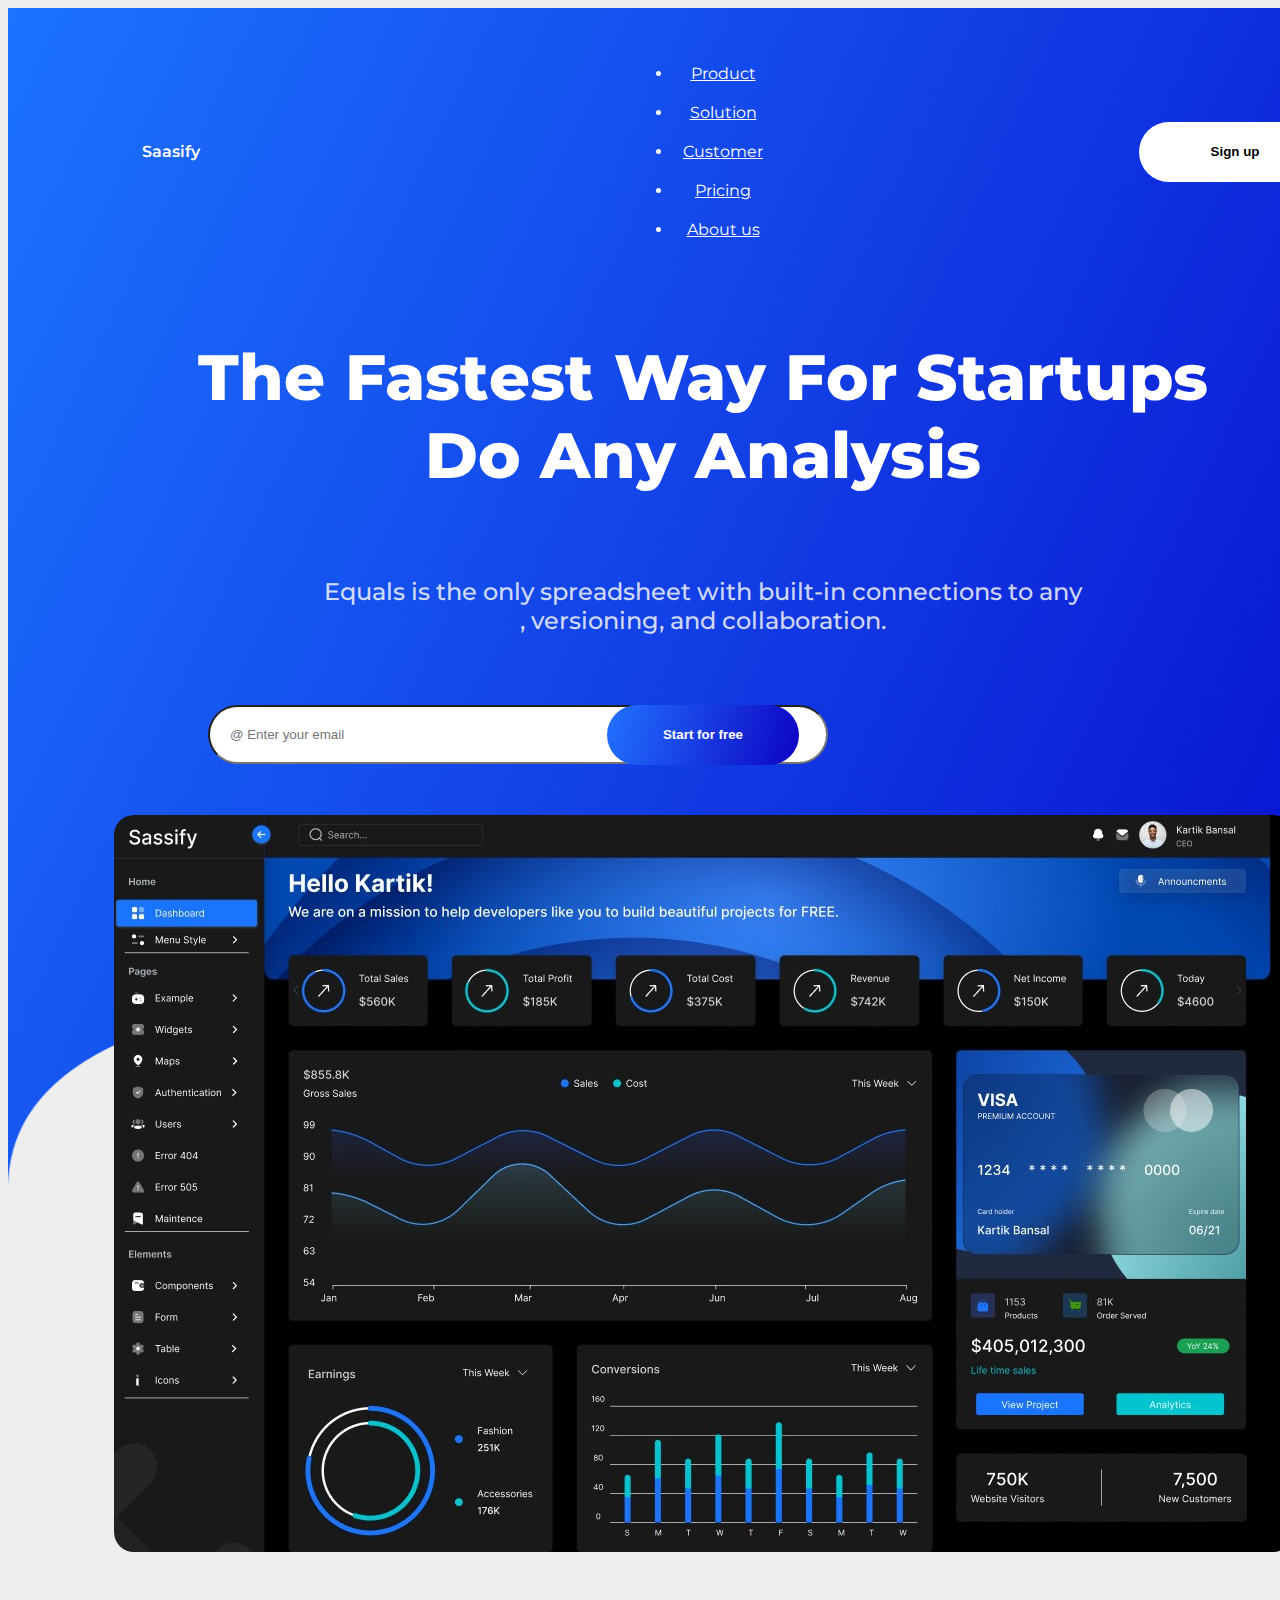
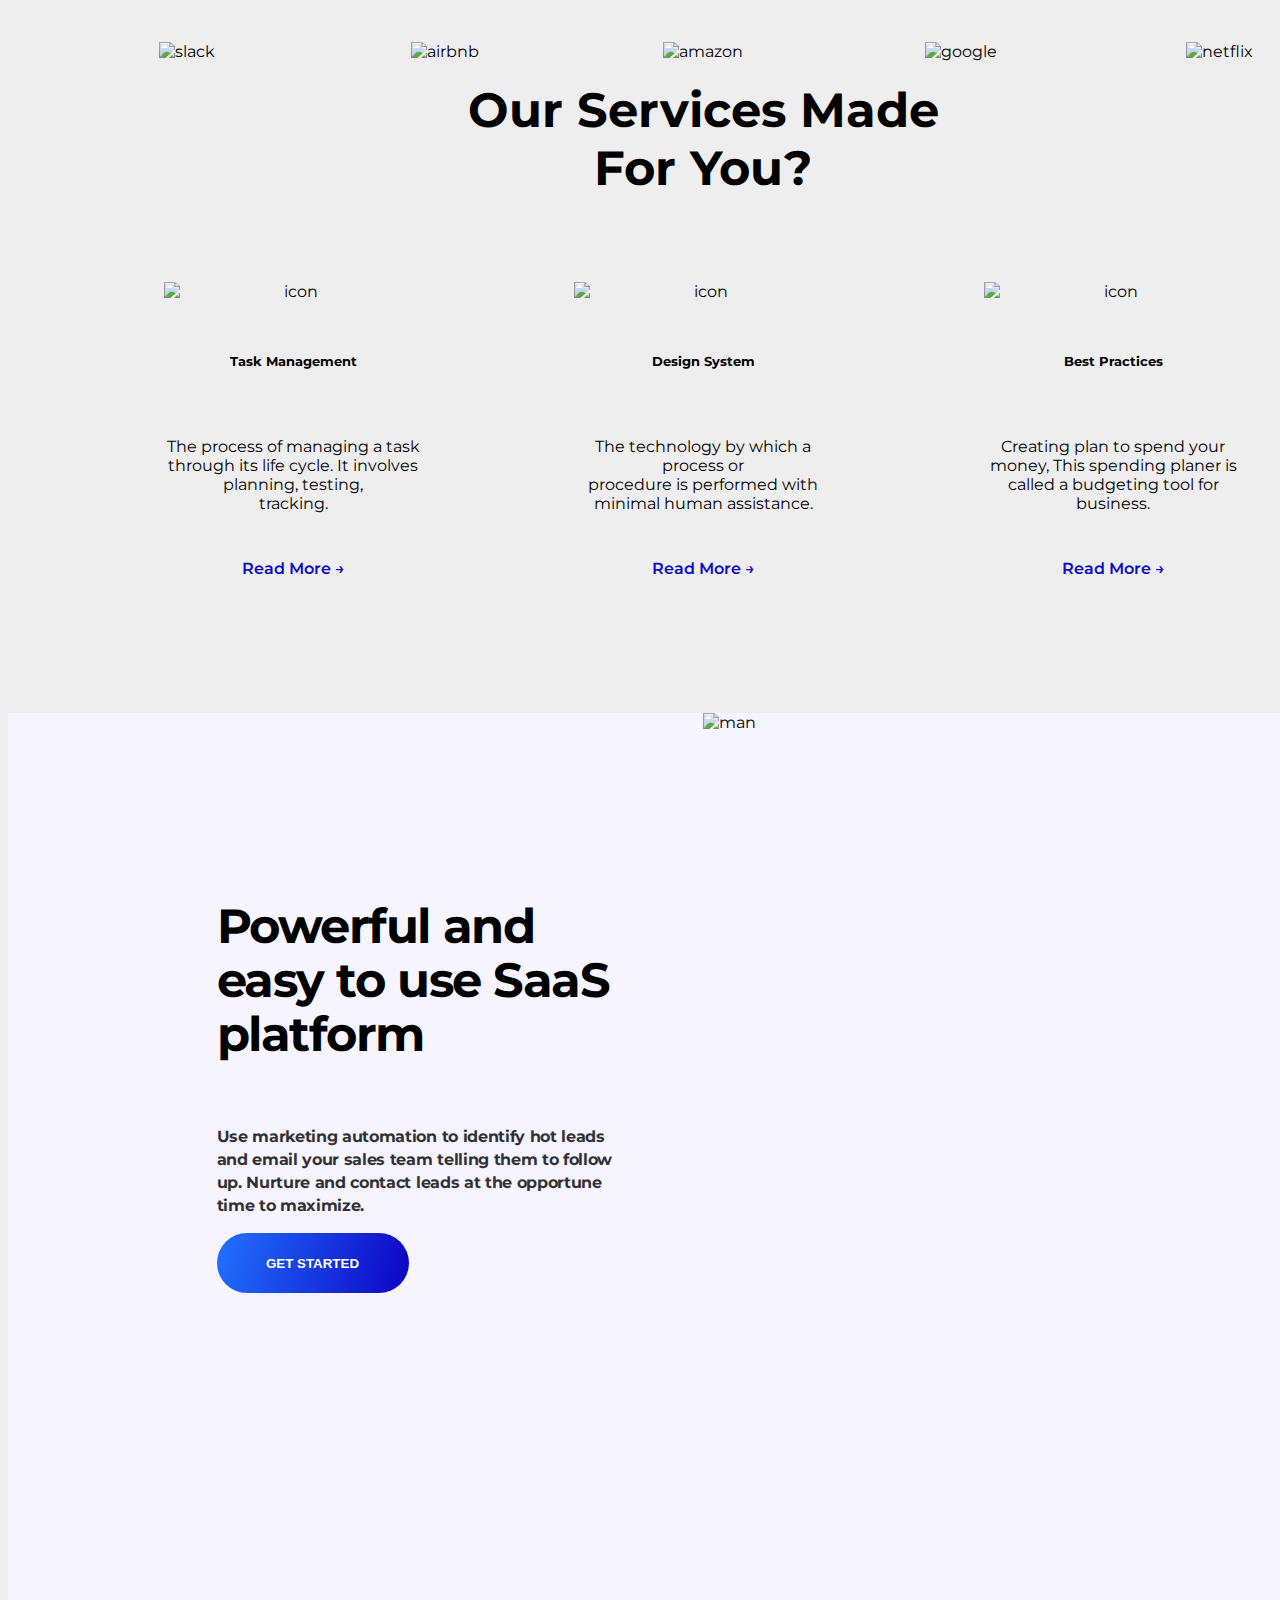
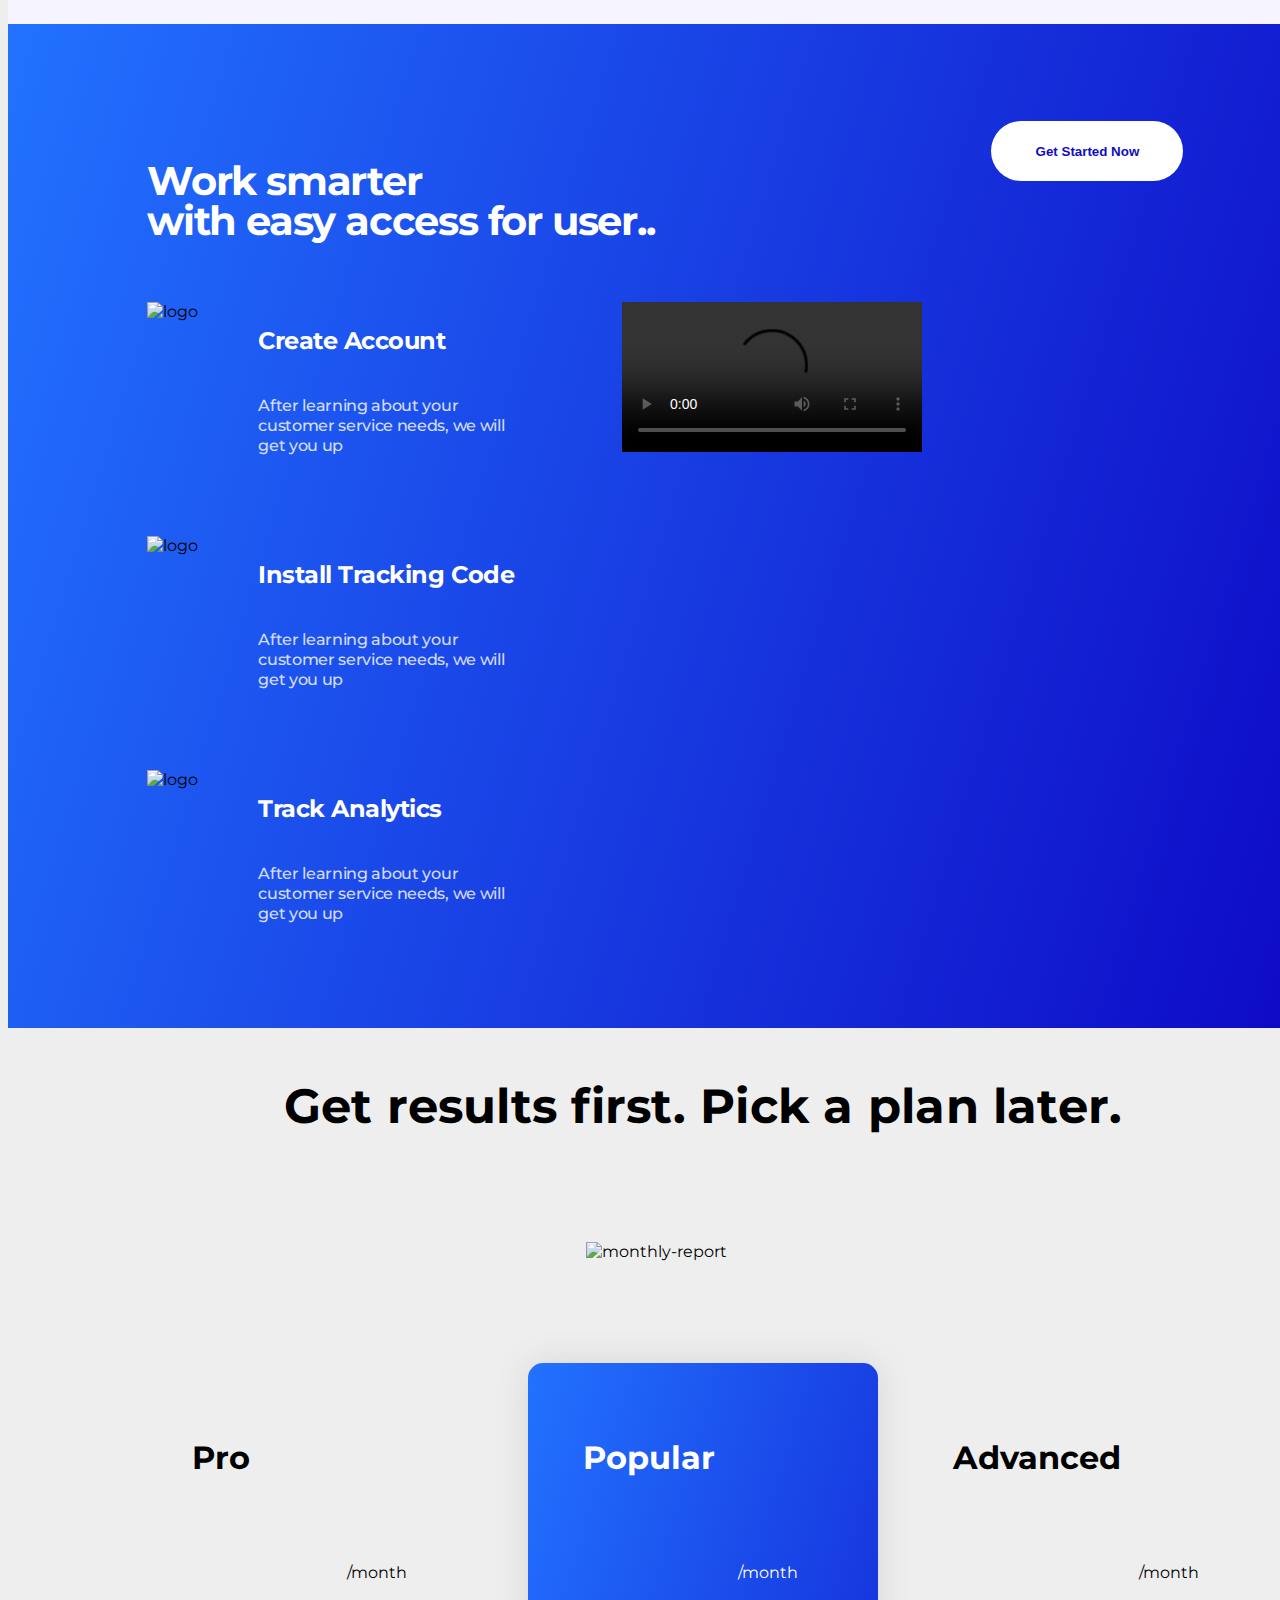
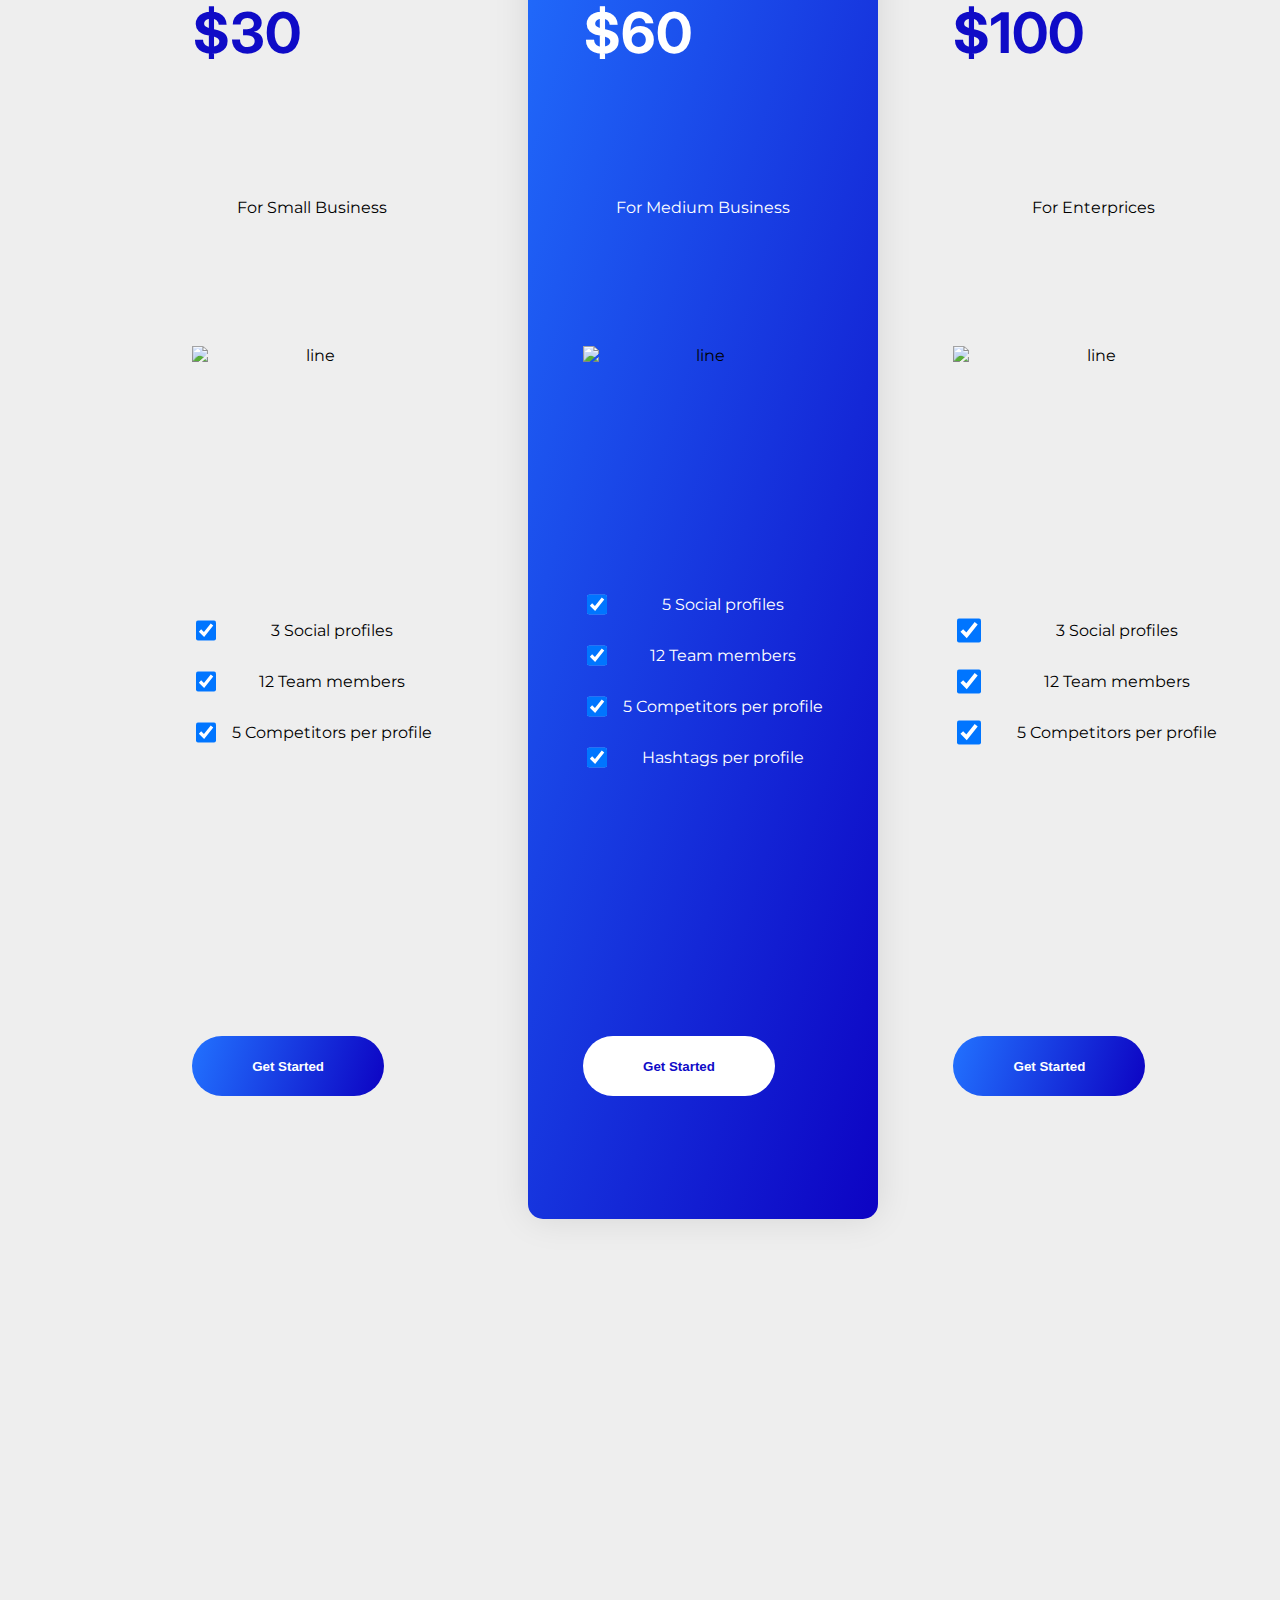
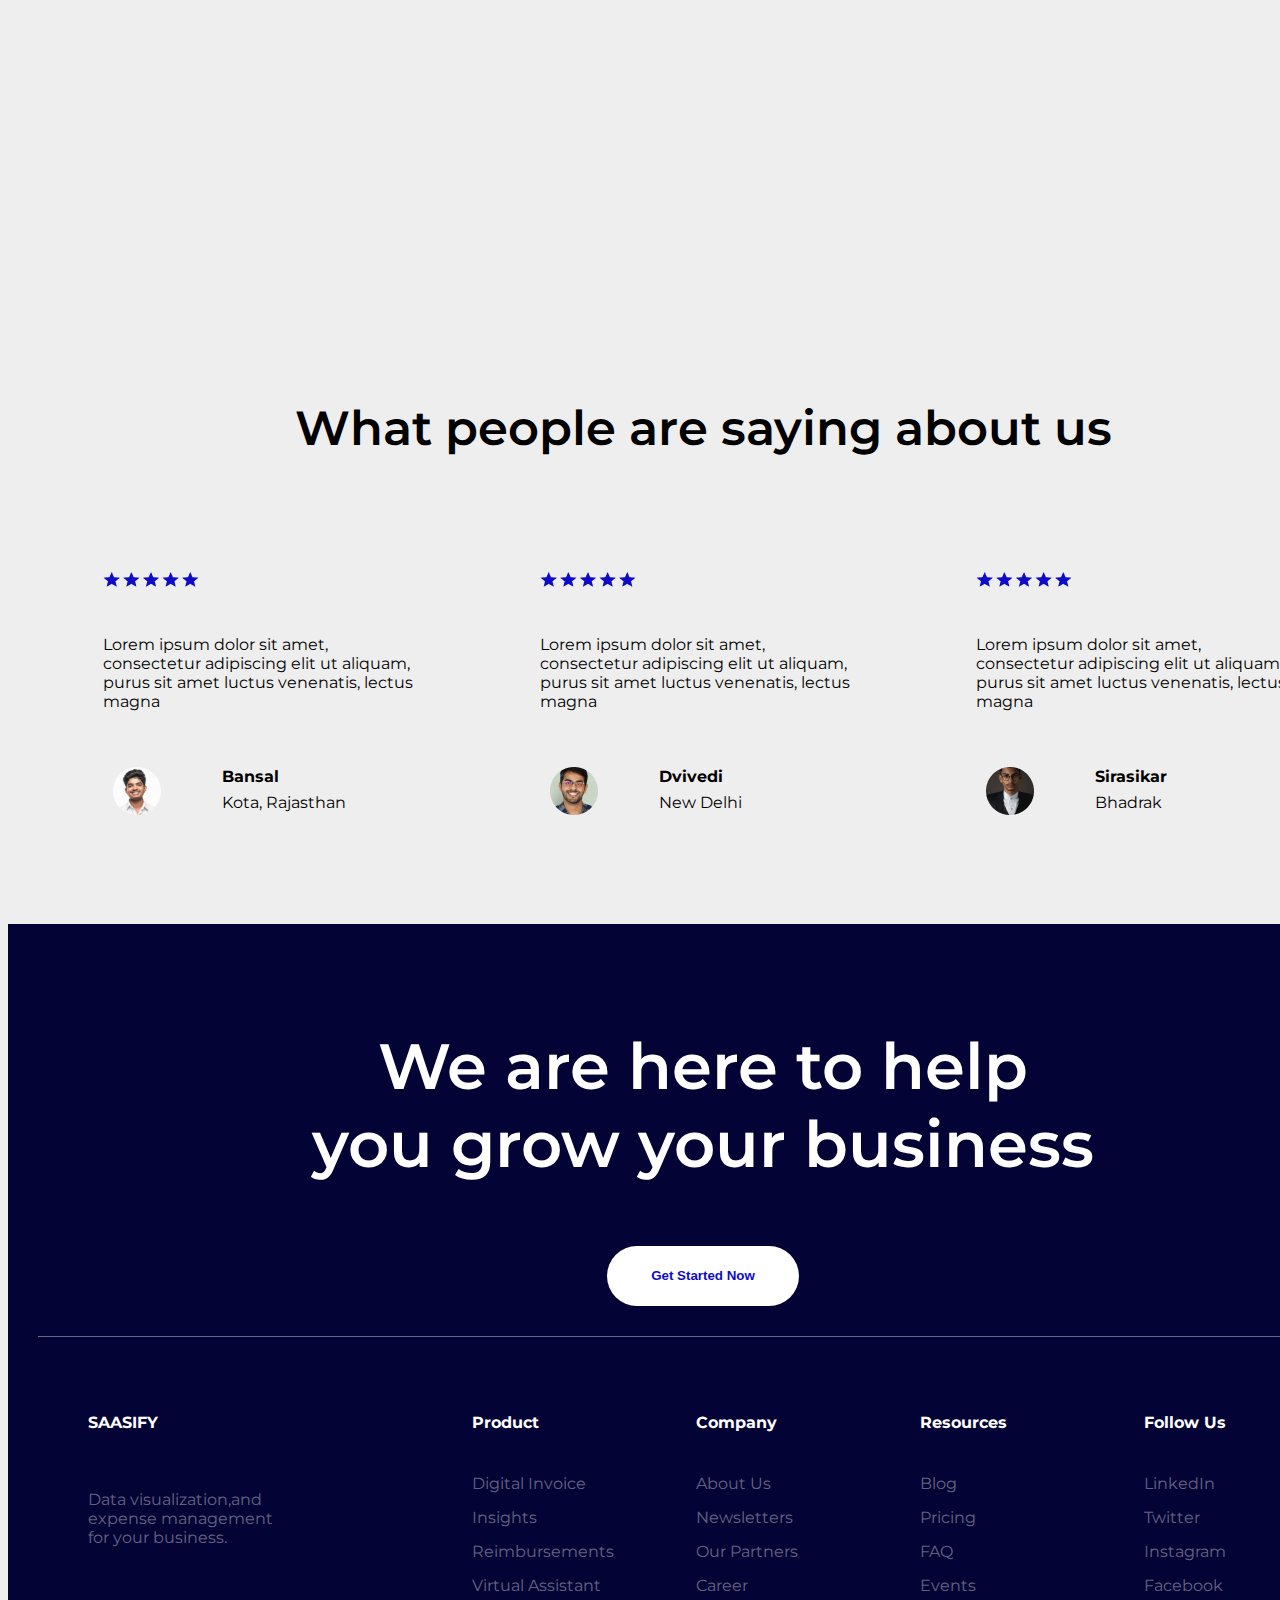
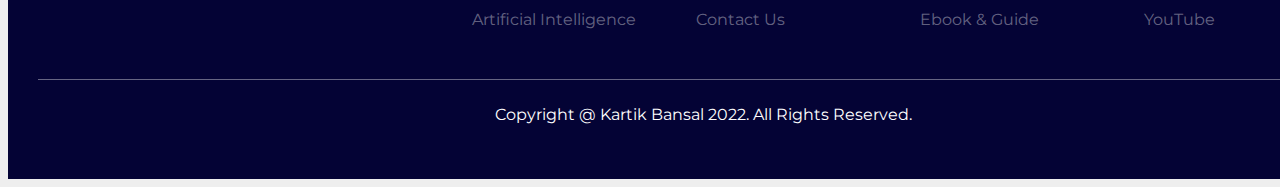
==== commit f7263c0b: "Merge pull request #12 from AlsuAl/alsu" ====
--- a/index.html
+++ b/index.html
@@ -42,14 +42,15 @@
             <div><button class="white-button">Sign up</button></div>
         </div>
         <div class="main">
-                <h1> The Fastest Way For Startups To Do Any Analysis</h1>
+                <h1> The Fastest Way For Startups <br> Do Any Analysis</h1>
                 <h2>Equals is the only spreadsheet with built-in connections to  
-                any database, versioning, and collaboration.</h2>
+                any <br>, versioning, and collaboration.</h2>
             <div class="form">    
             <input type="email" class="form-control" id="exampleFormControlInput1" placeholder="@ Enter your email">
             <button class="blue_button">Start for free</button>
             </div>
         </div> 
+        <div class="curve"></div>
          <div class="image">
             <div><img src="img/Dashboard (Dark Mode).png" alt="Dashboard" class="Dashboard"></div>
          </div>
--- a/style.css
+++ b/style.css
@@ -5,7 +5,7 @@
 }
 .gradiend{
     display: grid;
-    background-image:url(img/Vector.png);
+    background-image:url(img/vector.wc0Bh.png);
     background-repeat: no-repeat;
 } 
 .header_inner {
@@ -540,6 +540,9 @@
 .section3_cards {
     grid-template-columns: 1fr;
 }
+.section2 .white-button{
+    width: 50vw;
+}
 .white-button{
     font-size: 1em;
     border-radius: 30px; 
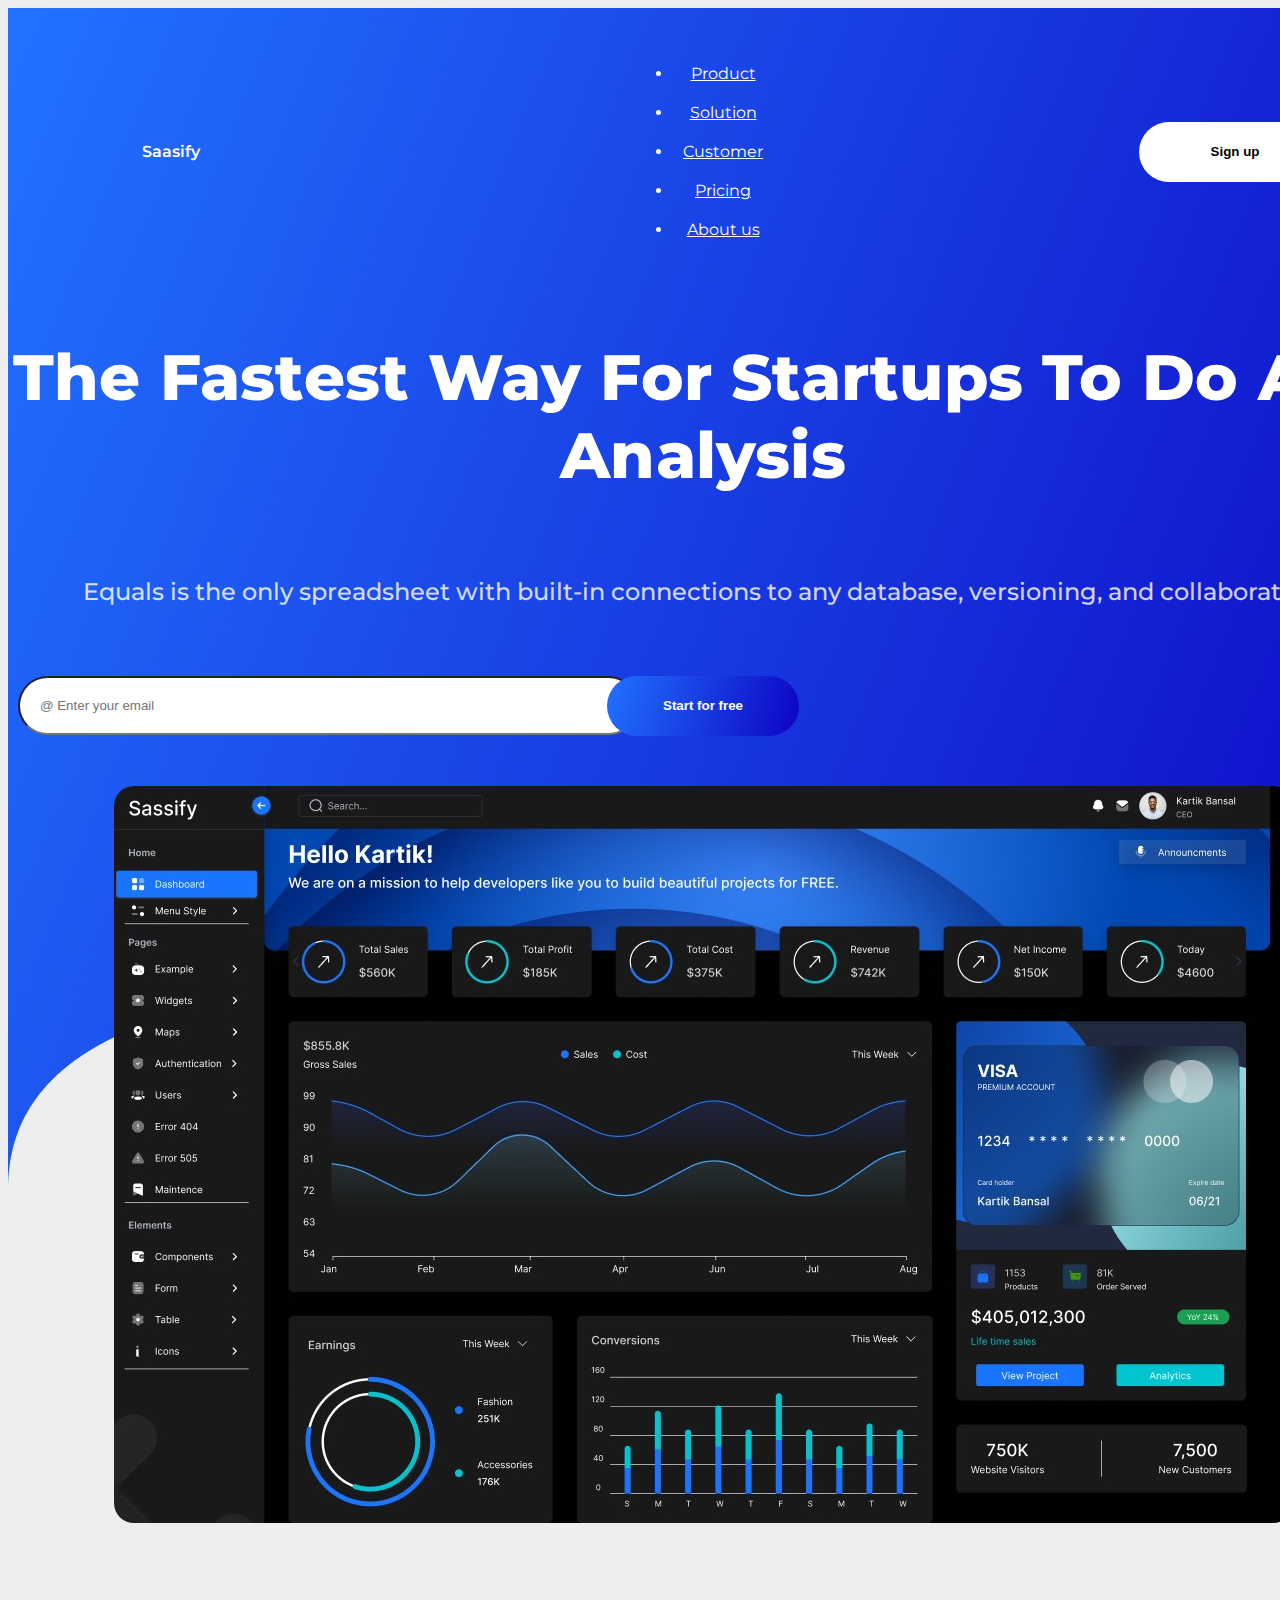
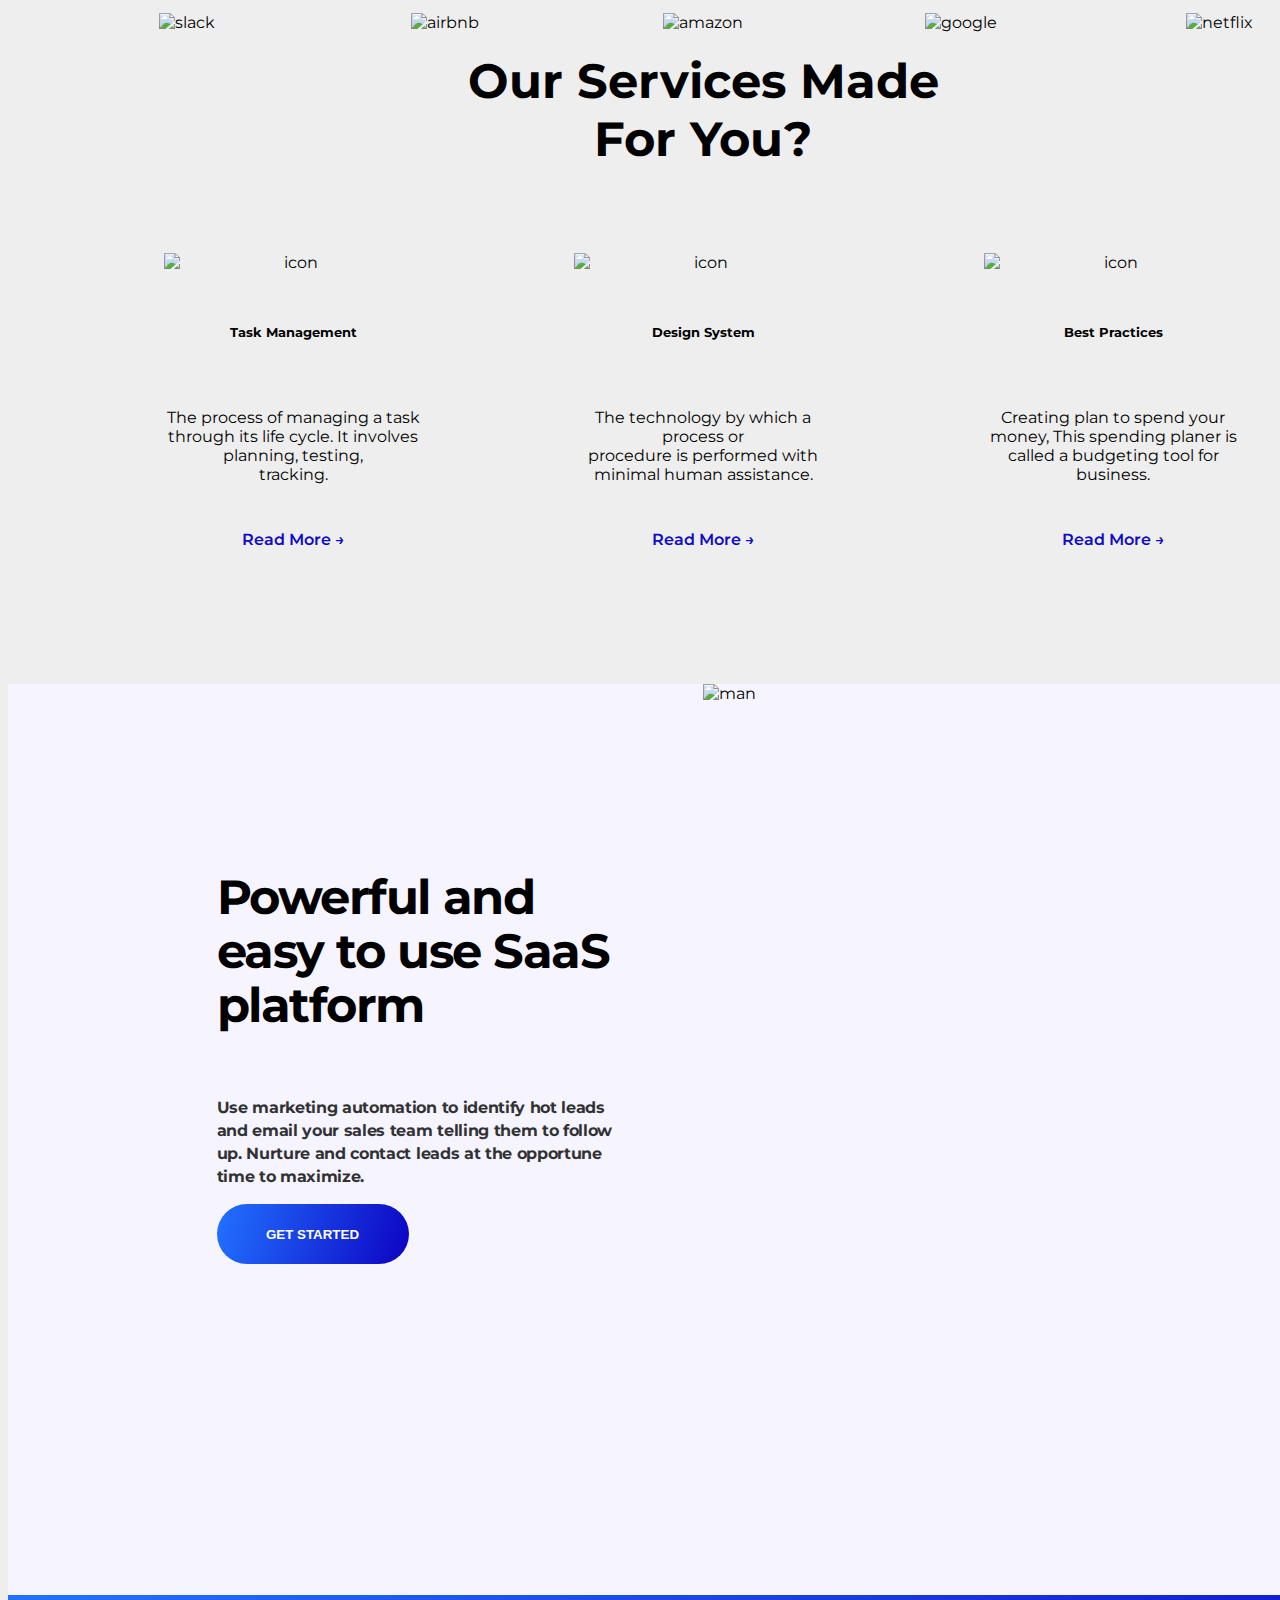
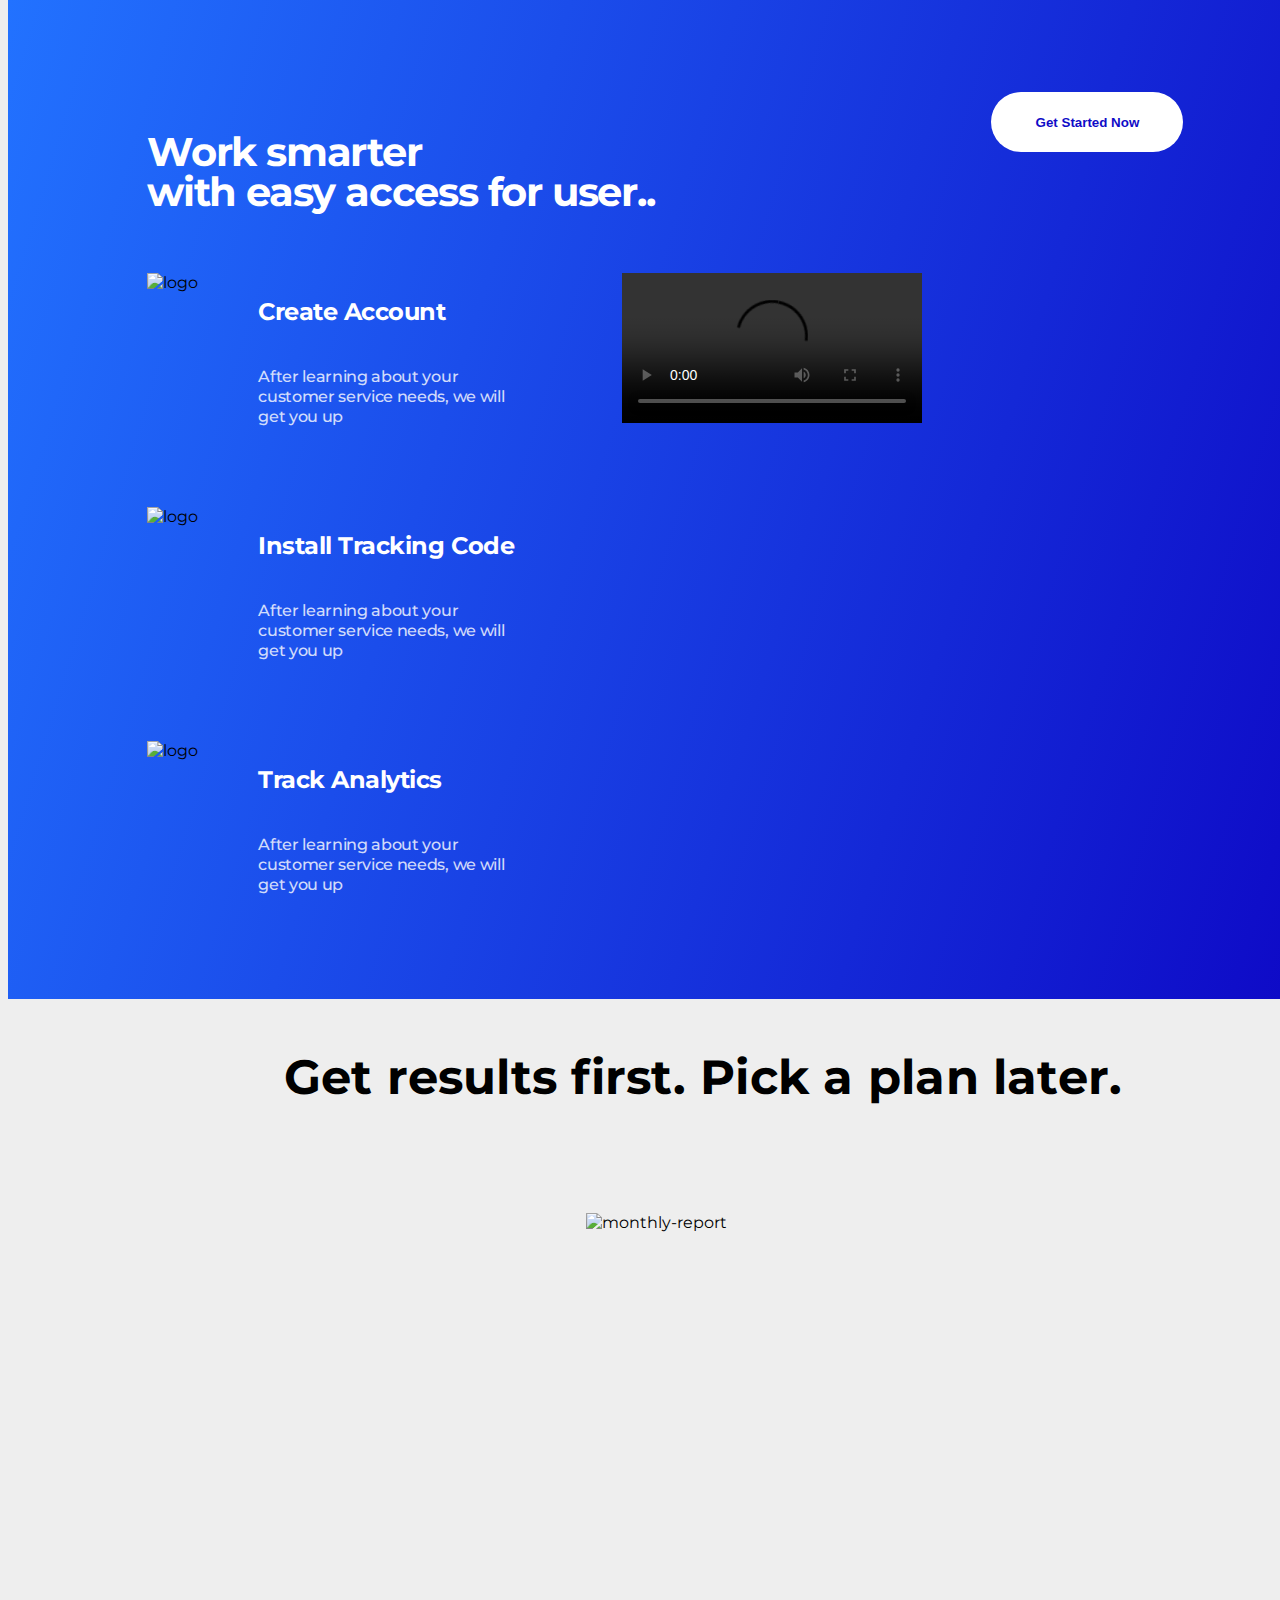
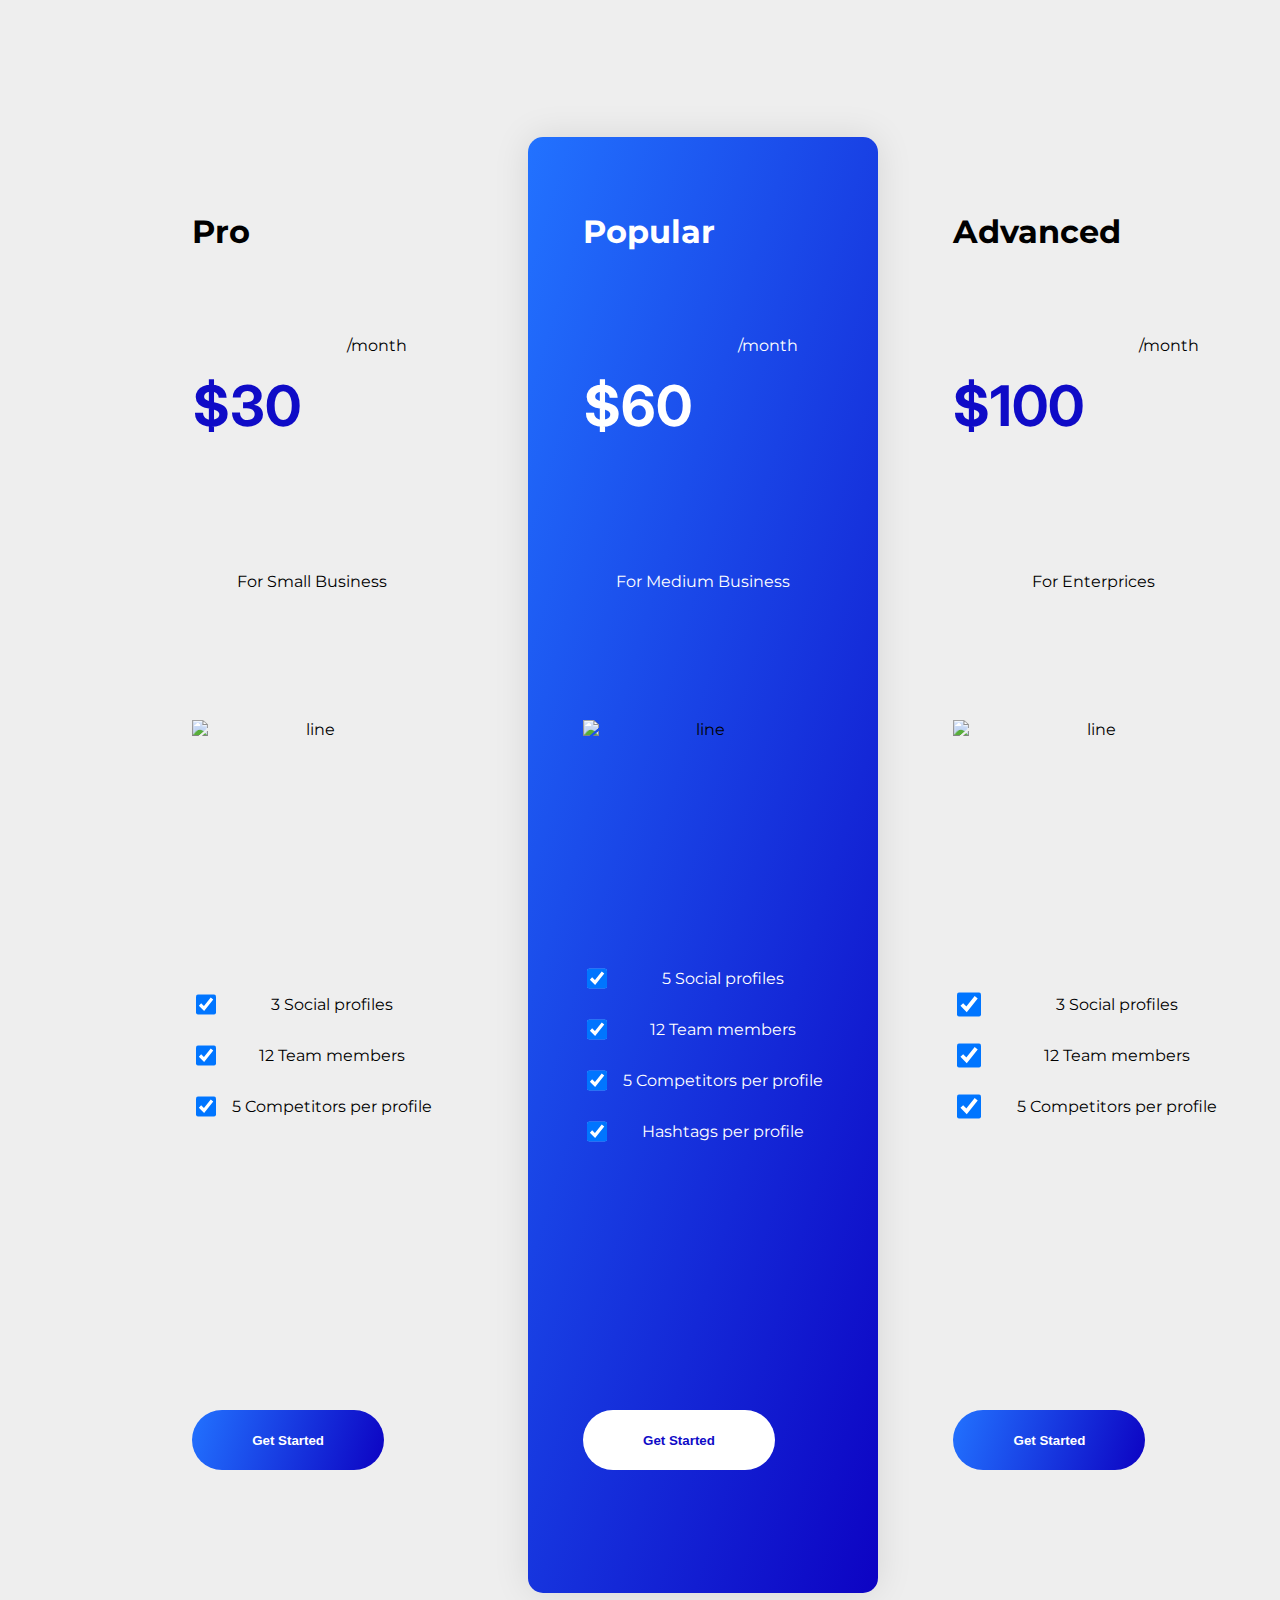
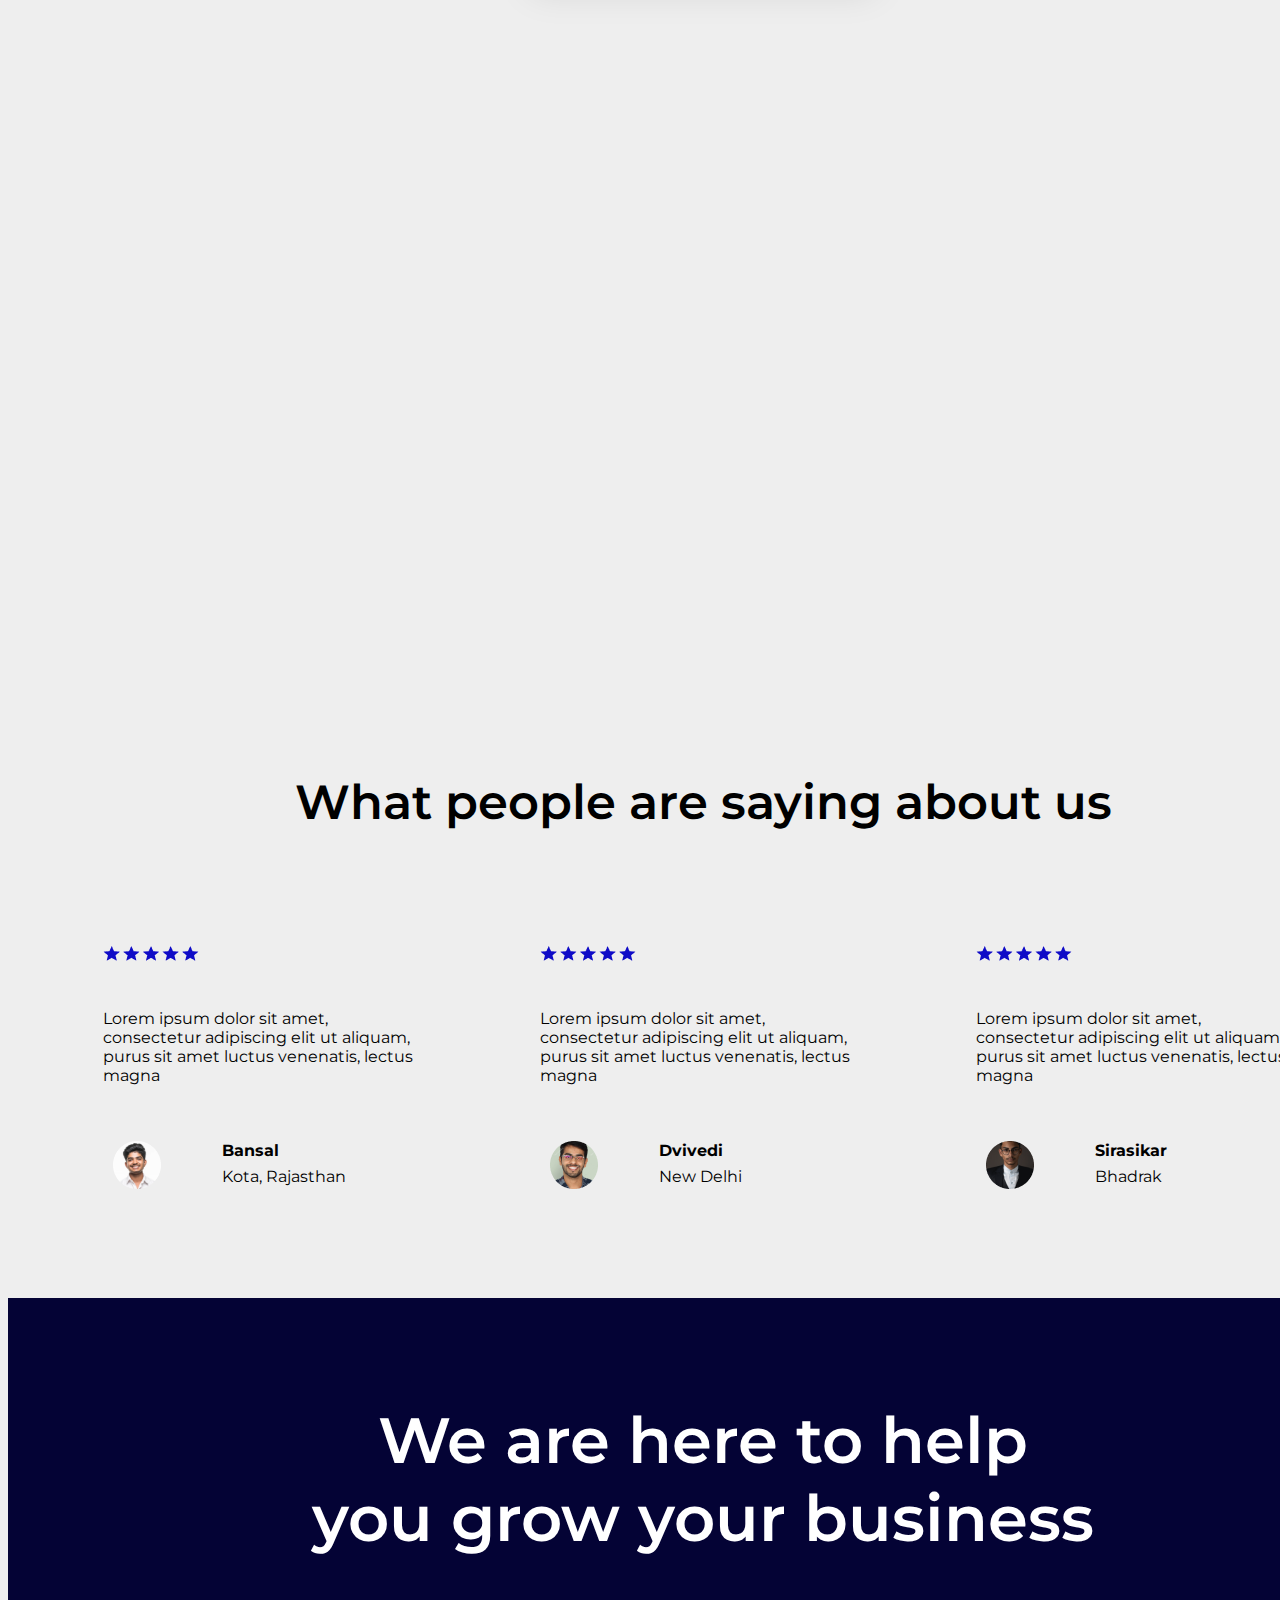
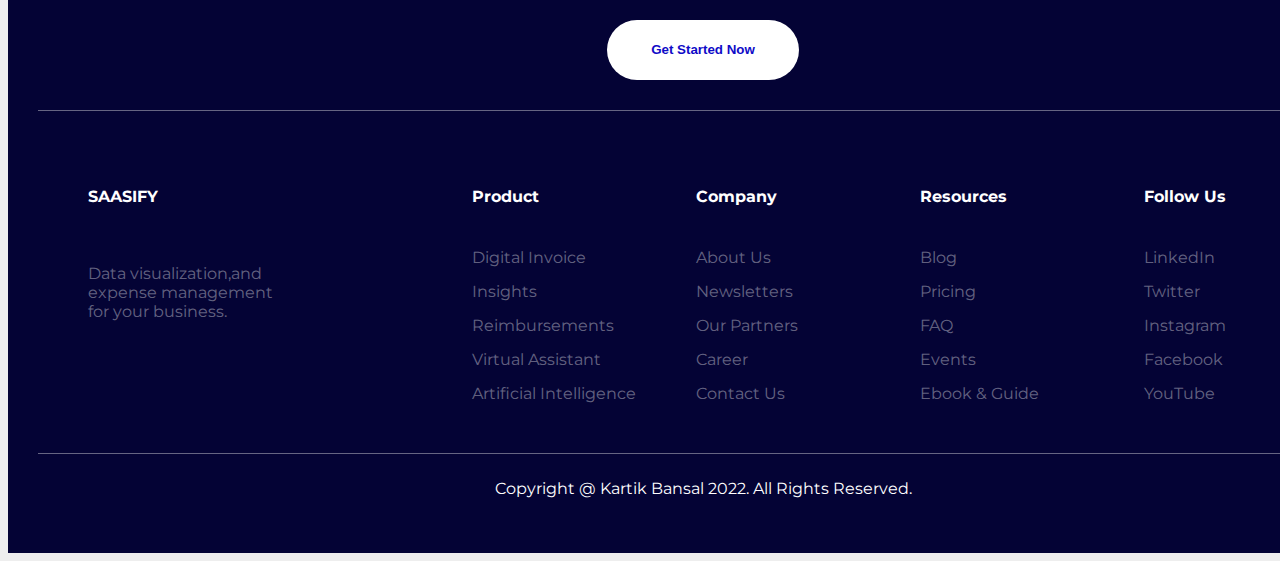
==== commit 2105fab5: "1" ====
--- a/index.html
+++ b/index.html
@@ -42,15 +42,14 @@
             <div><button class="white-button">Sign up</button></div>
         </div>
         <div class="main">
-                <h1> The Fastest Way For Startups <br> Do Any Analysis</h1>
+                <h1> The Fastest Way For Startups To Do Any Analysis</h1>
                 <h2>Equals is the only spreadsheet with built-in connections to  
-                any <br>, versioning, and collaboration.</h2>
+                any database, versioning, and collaboration.</h2>
             <div class="form">    
             <input type="email" class="form-control" id="exampleFormControlInput1" placeholder="@ Enter your email">
             <button class="blue_button">Start for free</button>
             </div>
         </div> 
-        <div class="curve"></div>
          <div class="image">
             <div><img src="img/Dashboard (Dark Mode).png" alt="Dashboard" class="Dashboard"></div>
          </div>
--- a/style.css
+++ b/style.css
@@ -5,7 +5,7 @@
 }
 .gradiend{
     display: grid;
-    background-image:url(img/vector.wc0Bh.png);
+    background-image:url(img/Vector.png);
     background-repeat: no-repeat;
 } 
 .header_inner {
@@ -427,7 +427,7 @@
 
 .section3 {
     display: grid;
-    grid-template-rows: 1fr 1r 5fr;
+    grid-template-rows: 1fr 3fr;
     height: 50%;
     justify-content: space-around;
     align-items: start;
@@ -459,9 +459,6 @@
     display: grid;
     grid-template-columns: 1fr 1fr 1fr;
     margin-top: 0%;
-}
-
-.section3_cards {
     height: 40%;
     margin-bottom: 15%;
 }
@@ -539,6 +536,7 @@
 }
 .section3_cards {
     grid-template-columns: 1fr;
+    grid-template-rows: 1fr 1fr 1fr;
 }
 .section2 .white-button{
     width: 50vw;
@@ -561,4 +559,29 @@
 {
     width: 50%;
 }
+#card5,
+#card6{
+    width: 70%;
+    margin-left: 15%;
+}
+.section3_p{
+    display: grid;
+    grid-template-rows: 1fr 1fr;
+    border: 1px solid red;
+    height: fit-content;
+    width: 60%;
+}
+.s3_p_p{
+width: 80%;
+text-align: center;
+}
+.s3_p_img{
+    width: 80%;
+    padding-left: 0%;
+    padding-bottom: 0%;
+}
+.section3_cards{
+    border: 1px solid red;
+    margin: 0%;    
+}
 }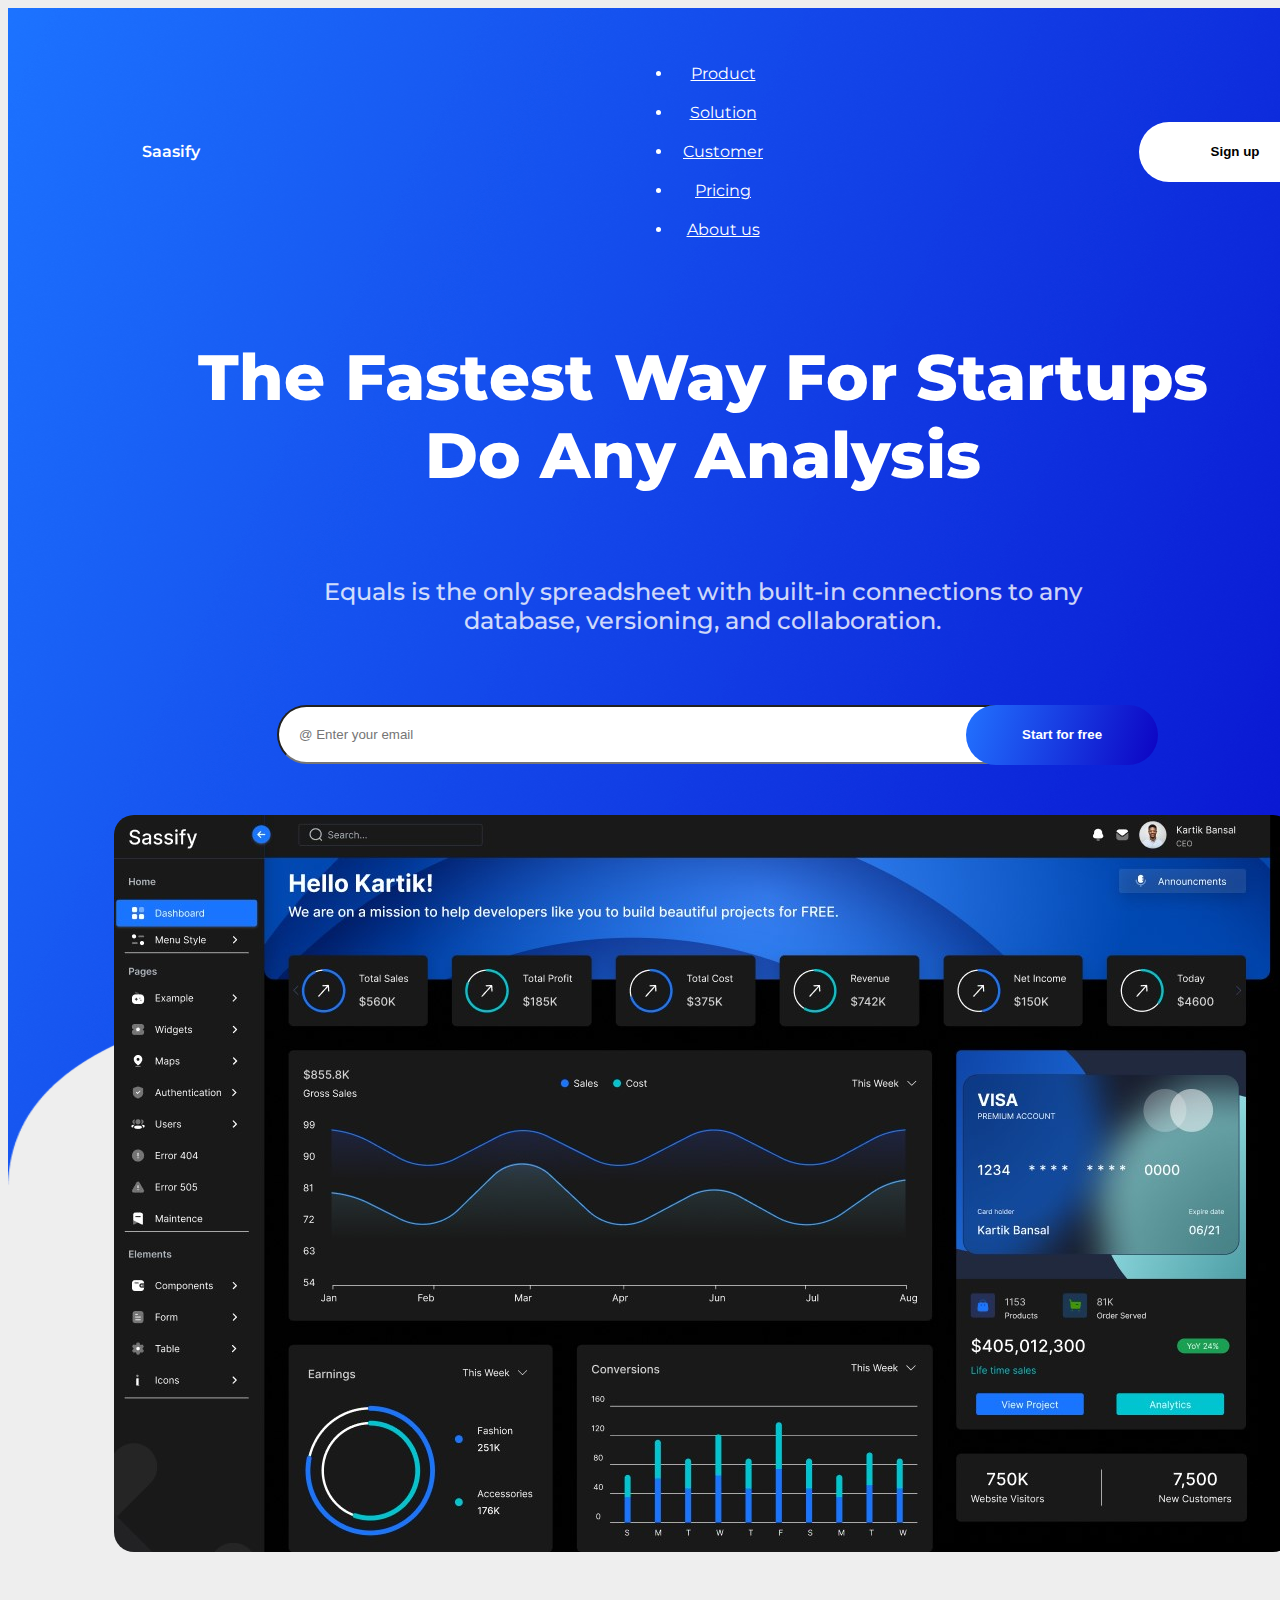
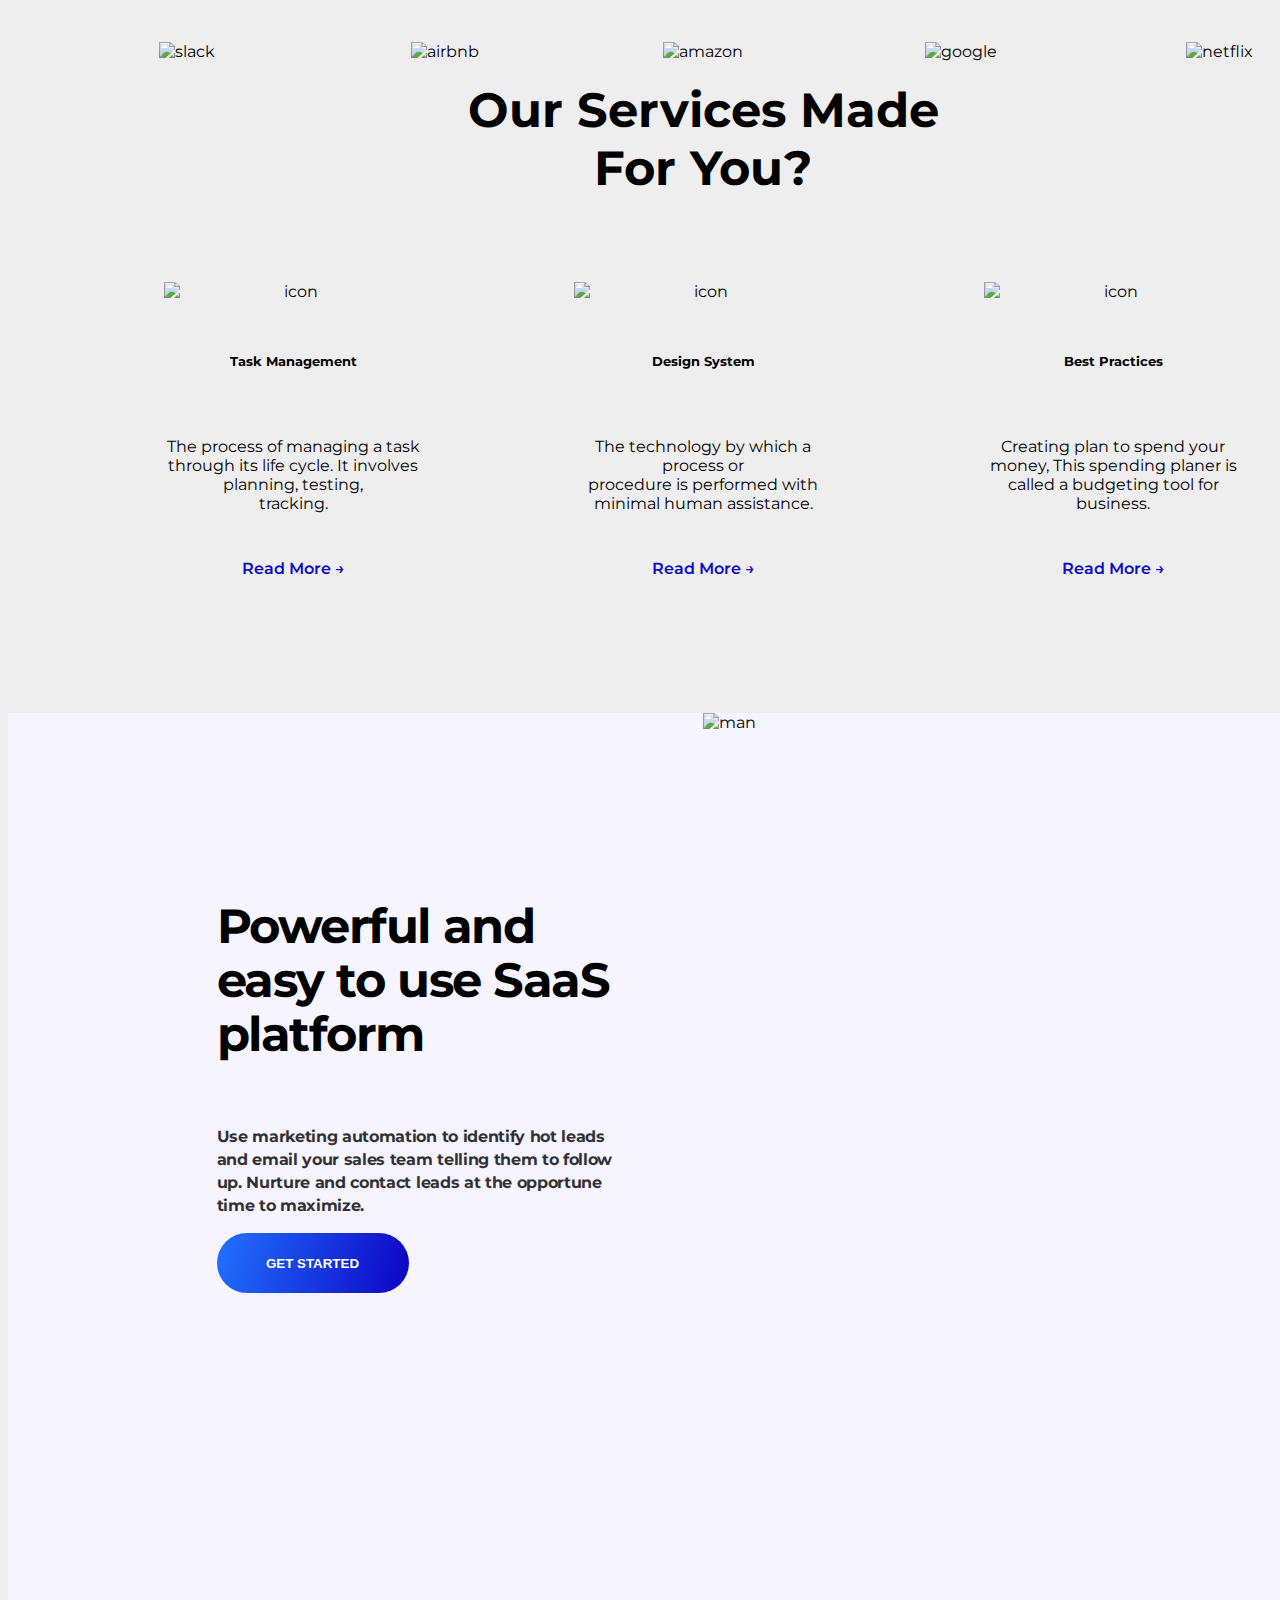
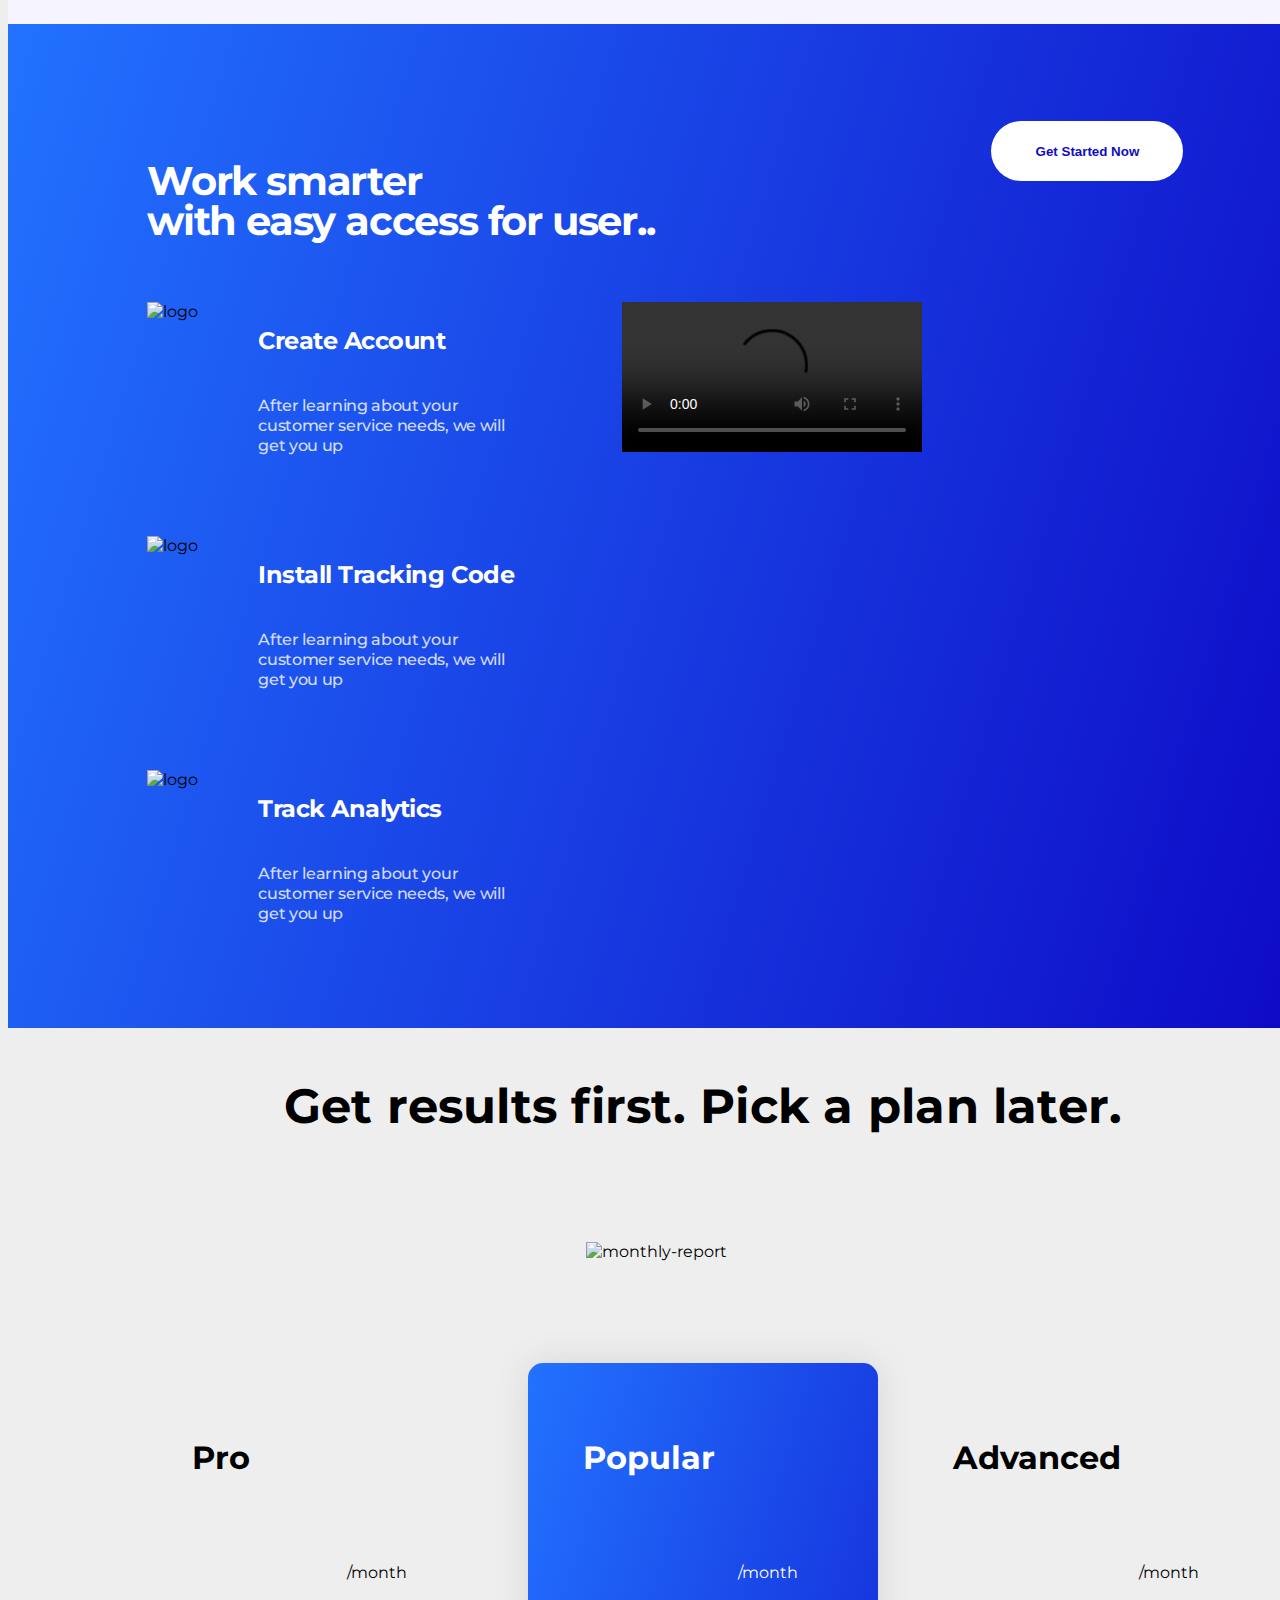
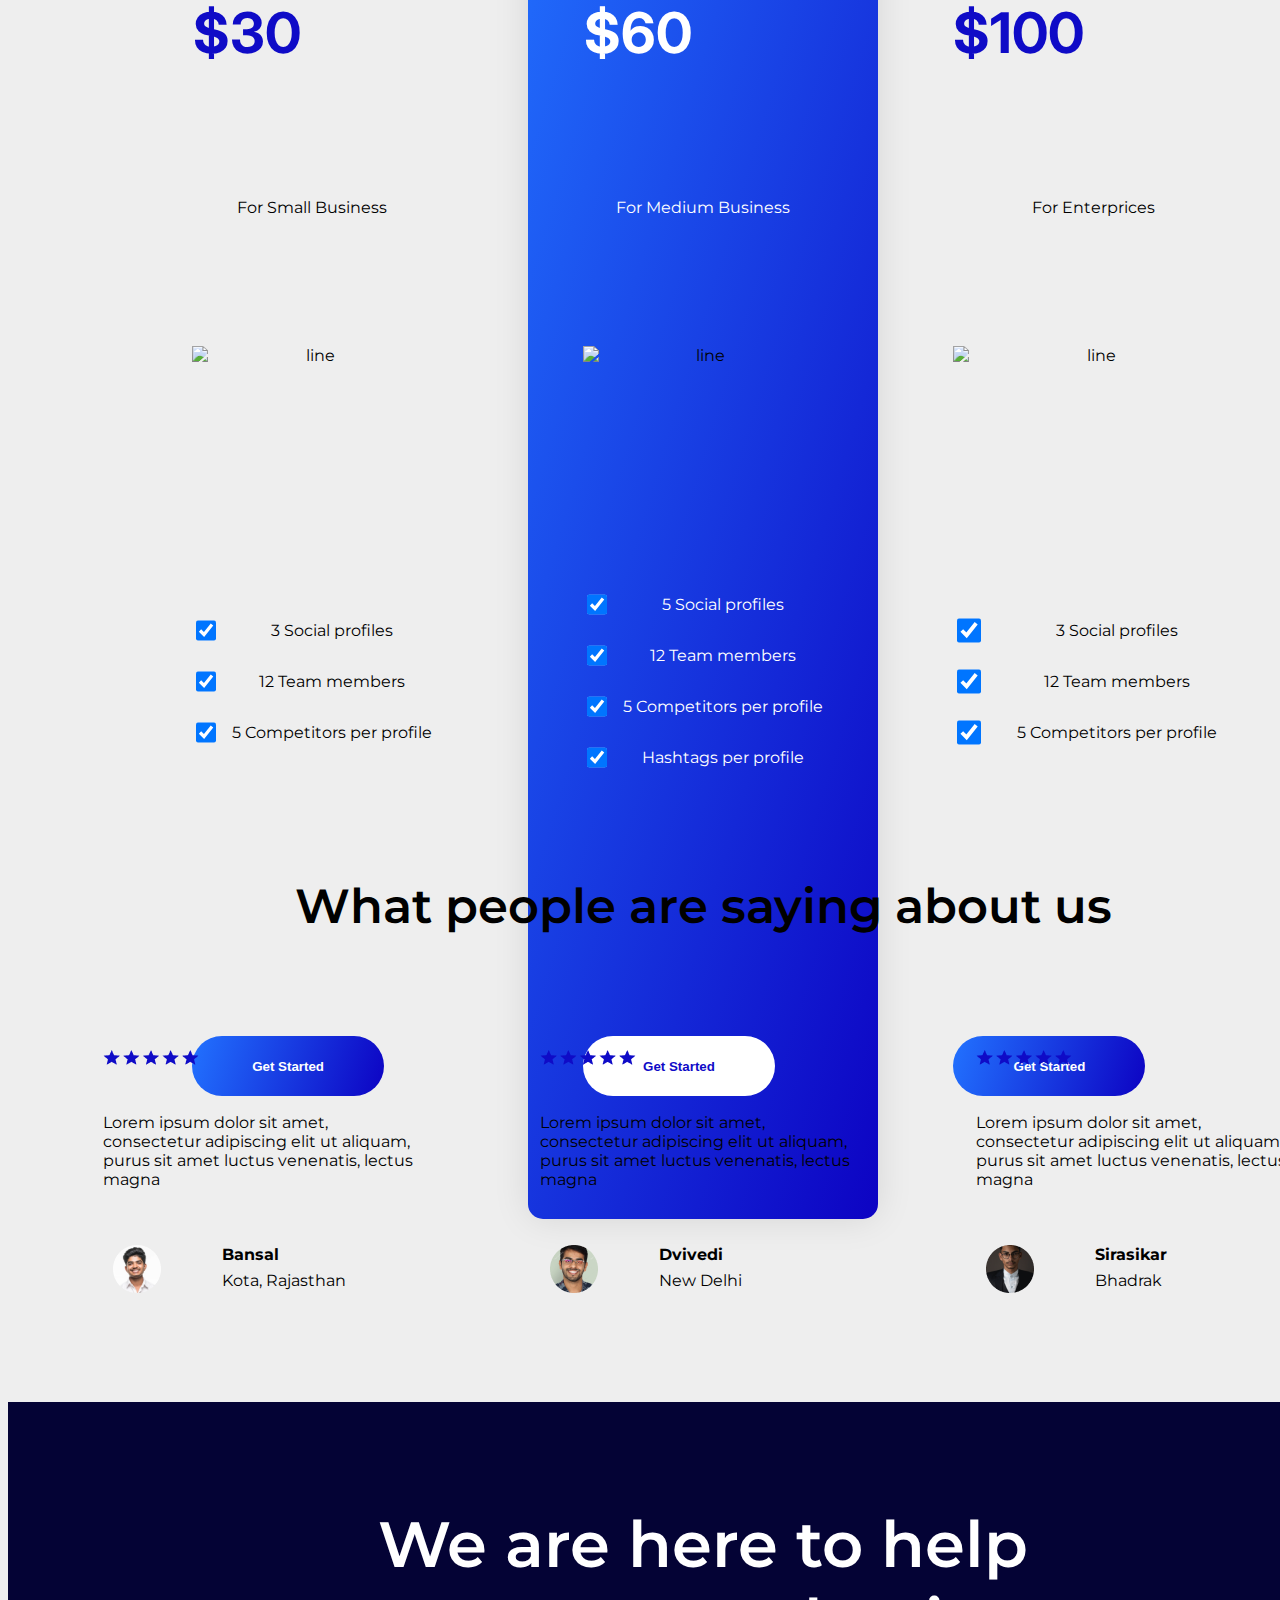
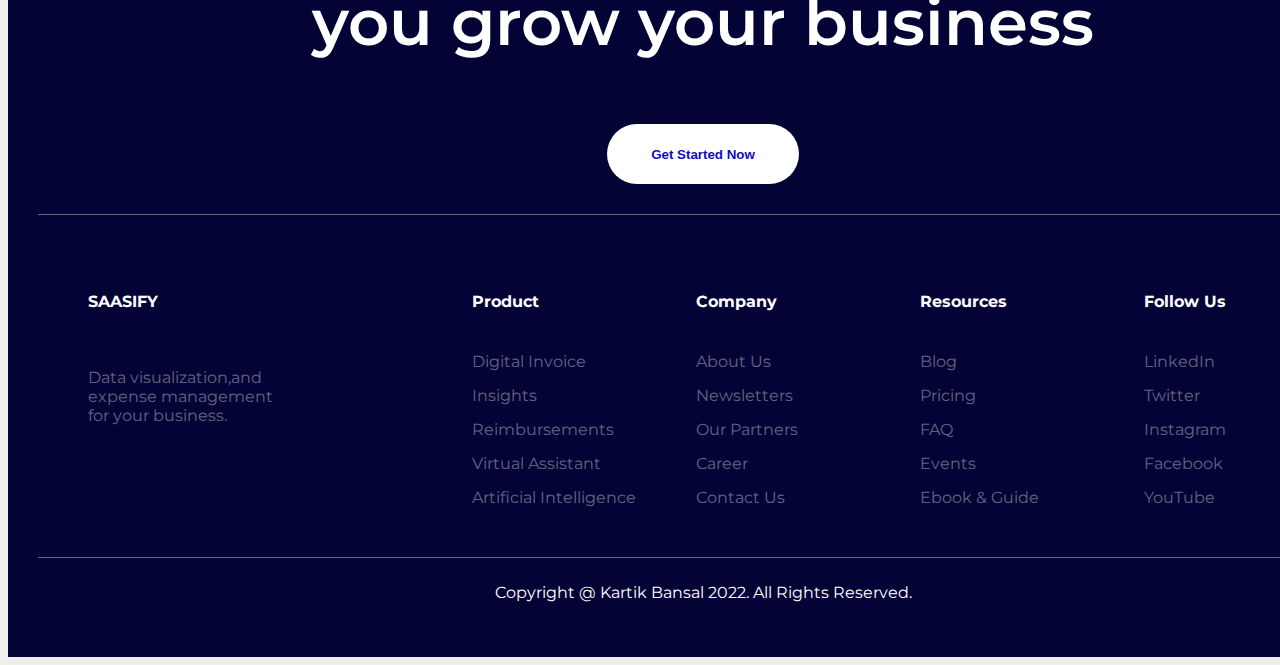
==== commit 18c0b052: "allsections" ====
--- a/index.html
+++ b/index.html
@@ -42,12 +42,11 @@
             <div><button class="white-button">Sign up</button></div>
         </div>
         <div class="main">
-                <h1> The Fastest Way For Startups To Do Any Analysis</h1>
-                <h2>Equals is the only spreadsheet with built-in connections to  
-                any database, versioning, and collaboration.</h2>
+                <h1> The Fastest Way For Startups <br> Do Any Analysis</h1>
+                <h2>Equals is the only spreadsheet with built-in connections to any <br> database, versioning, and collaboration.</h2>
             <div class="form">    
-            <input type="email" class="form-control" id="exampleFormControlInput1" placeholder="@ Enter your email">
-            <button class="blue_button">Start for free</button>
+              <input type="email" class="form-control" id="exampleFormControlInput1" placeholder="@ Enter your email">
+              <button class="blue_button">Start for free</button>
             </div>
         </div> 
          <div class="image">
@@ -55,7 +54,7 @@
          </div>
     </div>   
     <main>
-        <div class="brands-services">
+        <div class="allsections">
             <div class="brandsandservices">
             <div class="brands">
                 <div><img src="img/slack.png" alt="slack"></div>
@@ -94,7 +93,7 @@
                     </div>
                 </div>
             </div>
-        </div>
+            </div>
             <div class="section1">
                 <div class="section1_content">
                     <p class="s1_c_c1">Powerful and easy to use SaaS platform</p>
@@ -281,6 +280,7 @@
                     </div>
                 </div>
             </div>
+        </div>
 </main>
 <footer>
     <div class="footer-headline">
--- a/style.css
+++ b/style.css
@@ -5,7 +5,7 @@
 }
 .gradiend{
     display: grid;
-    background-image:url(img/Vector.png);
+    background-image:url(img/vector.wc0Bh.png);
     background-repeat: no-repeat;
 } 
 .header_inner {
@@ -75,21 +75,23 @@
 }
 .form {
     display: grid;
-    justify-content: center; 
-    align-items: center;
     padding: 10px;
     margin-top: 40px;
-    text-align: center;
+    align-items: center;
+    padding-right: 50px;
 }
  .form input{
     display: grid;
+    justify-self: center;
     border-radius: 30px;
-    width: 45vw;
+    width: 60%;
     padding: 20px;
     position: absolute;
  }
  .form button{
+    display: block;
     position: relative;
+    justify-self: flex-end;
  }
 .Dashboard{
     display: grid;
@@ -428,7 +430,7 @@
 .section3 {
     display: grid;
     grid-template-rows: 1fr 3fr;
-    height: 50%;
+    height: 150vh;
     justify-content: space-around;
     align-items: start;
     margin-top: 0%;
@@ -459,6 +461,9 @@
     display: grid;
     grid-template-columns: 1fr 1fr 1fr;
     margin-top: 0%;
+}
+
+.section3_cards {
     height: 40%;
     margin-bottom: 15%;
 }
@@ -531,15 +536,20 @@
     font-size:3em;
     font-weight: 600;
 }
+.form input{
+    width: 75%;
+}
+.form button{
+    width: 30vw;
+ }
 .saasify {
     grid-template-columns: 1fr 1fr;
 }
 .section3_cards {
     grid-template-columns: 1fr;
-    grid-template-rows: 1fr 1fr 1fr;
 }
 .section2 .white-button{
-    width: 50vw;
+    width: 30vw;
 }
 .white-button{
     font-size: 1em;
@@ -559,29 +569,4 @@
 {
     width: 50%;
 }
-#card5,
-#card6{
-    width: 70%;
-    margin-left: 15%;
-}
-.section3_p{
-    display: grid;
-    grid-template-rows: 1fr 1fr;
-    border: 1px solid red;
-    height: fit-content;
-    width: 60%;
-}
-.s3_p_p{
-width: 80%;
-text-align: center;
-}
-.s3_p_img{
-    width: 80%;
-    padding-left: 0%;
-    padding-bottom: 0%;
-}
-.section3_cards{
-    border: 1px solid red;
-    margin: 0%;    
-}
 }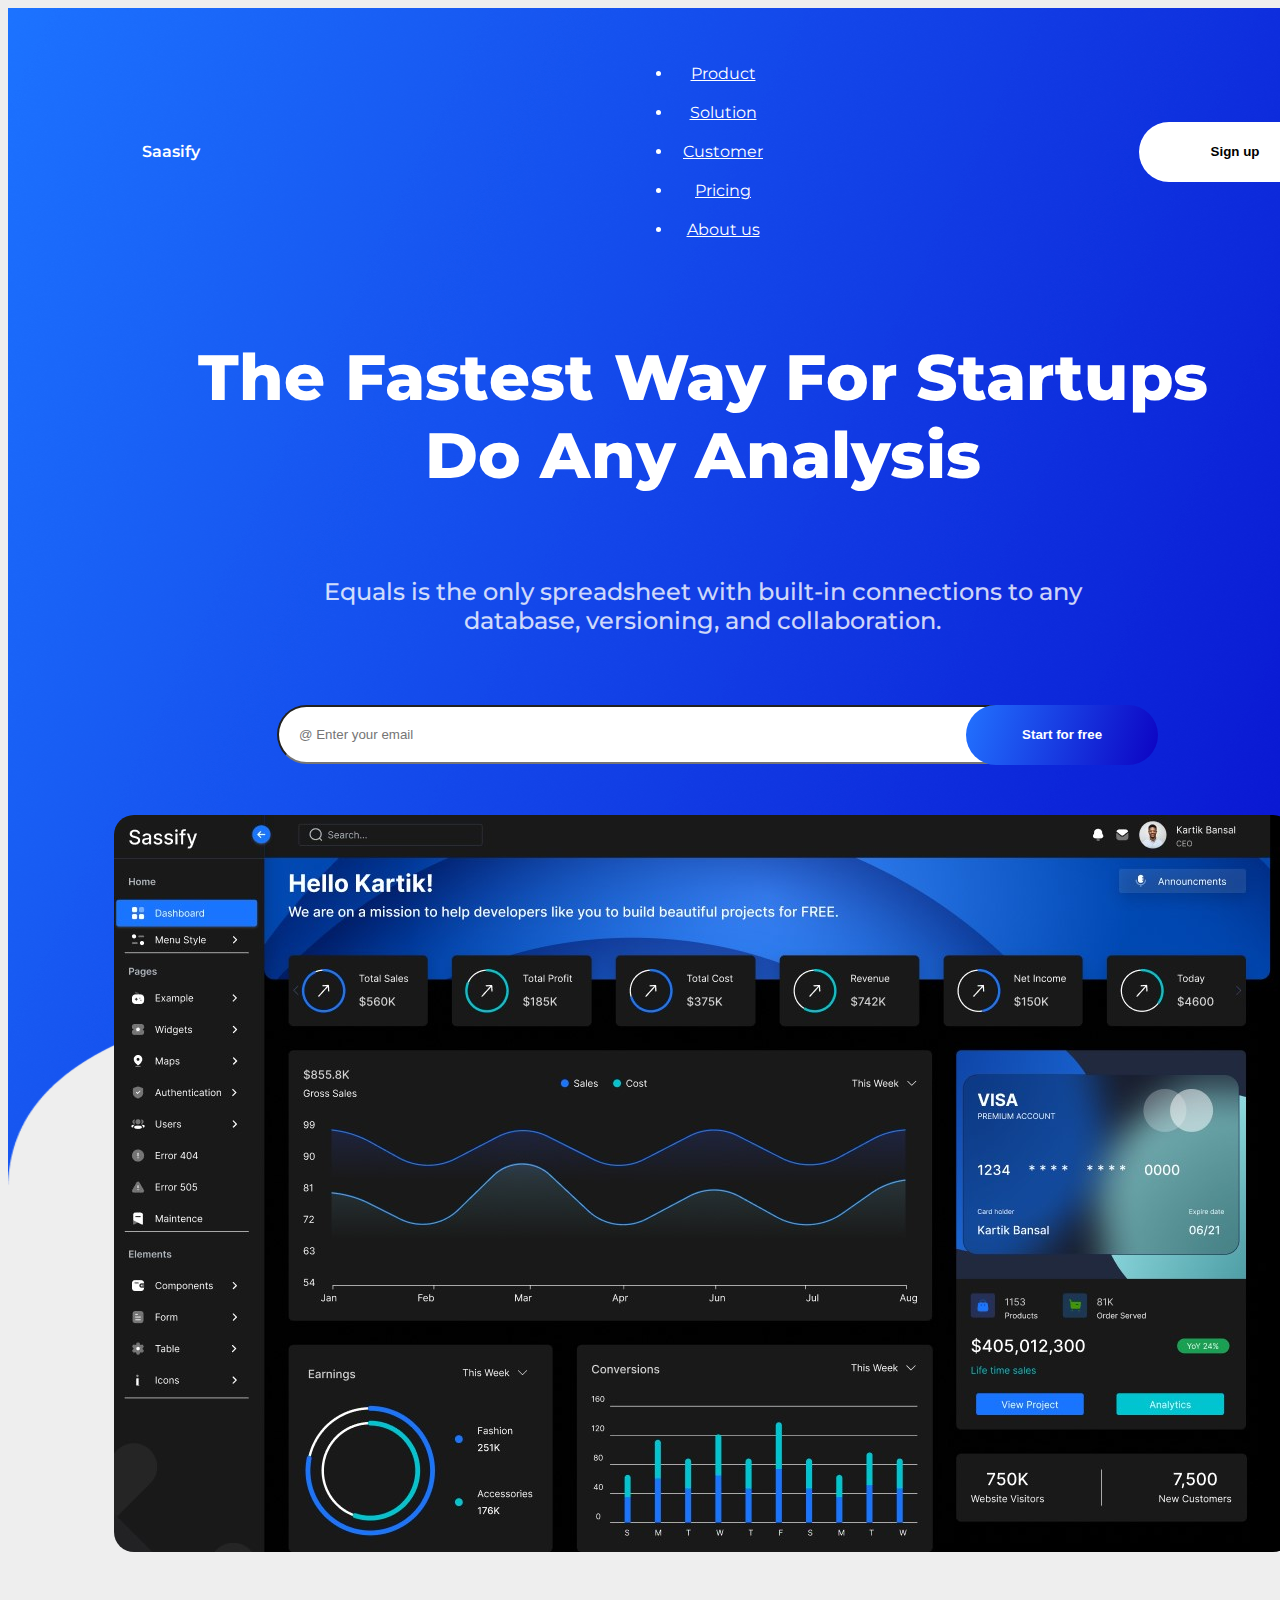
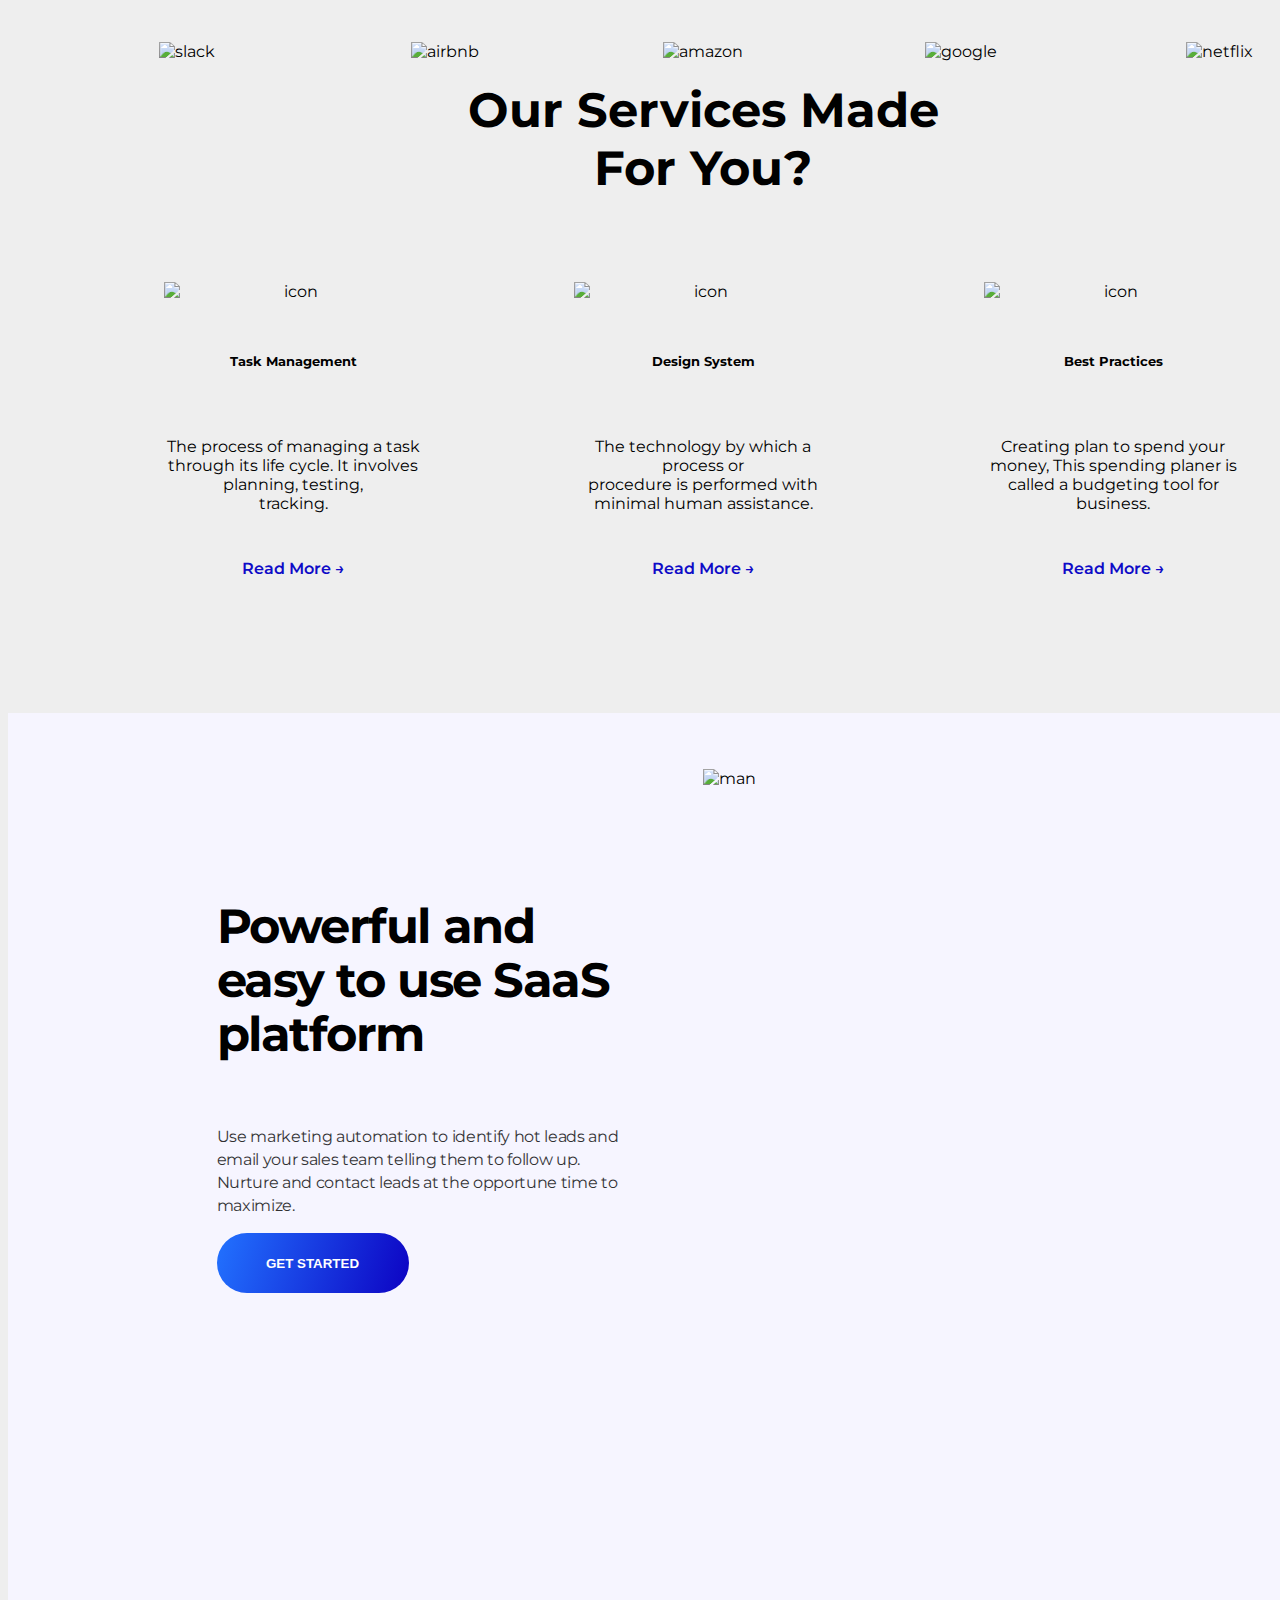
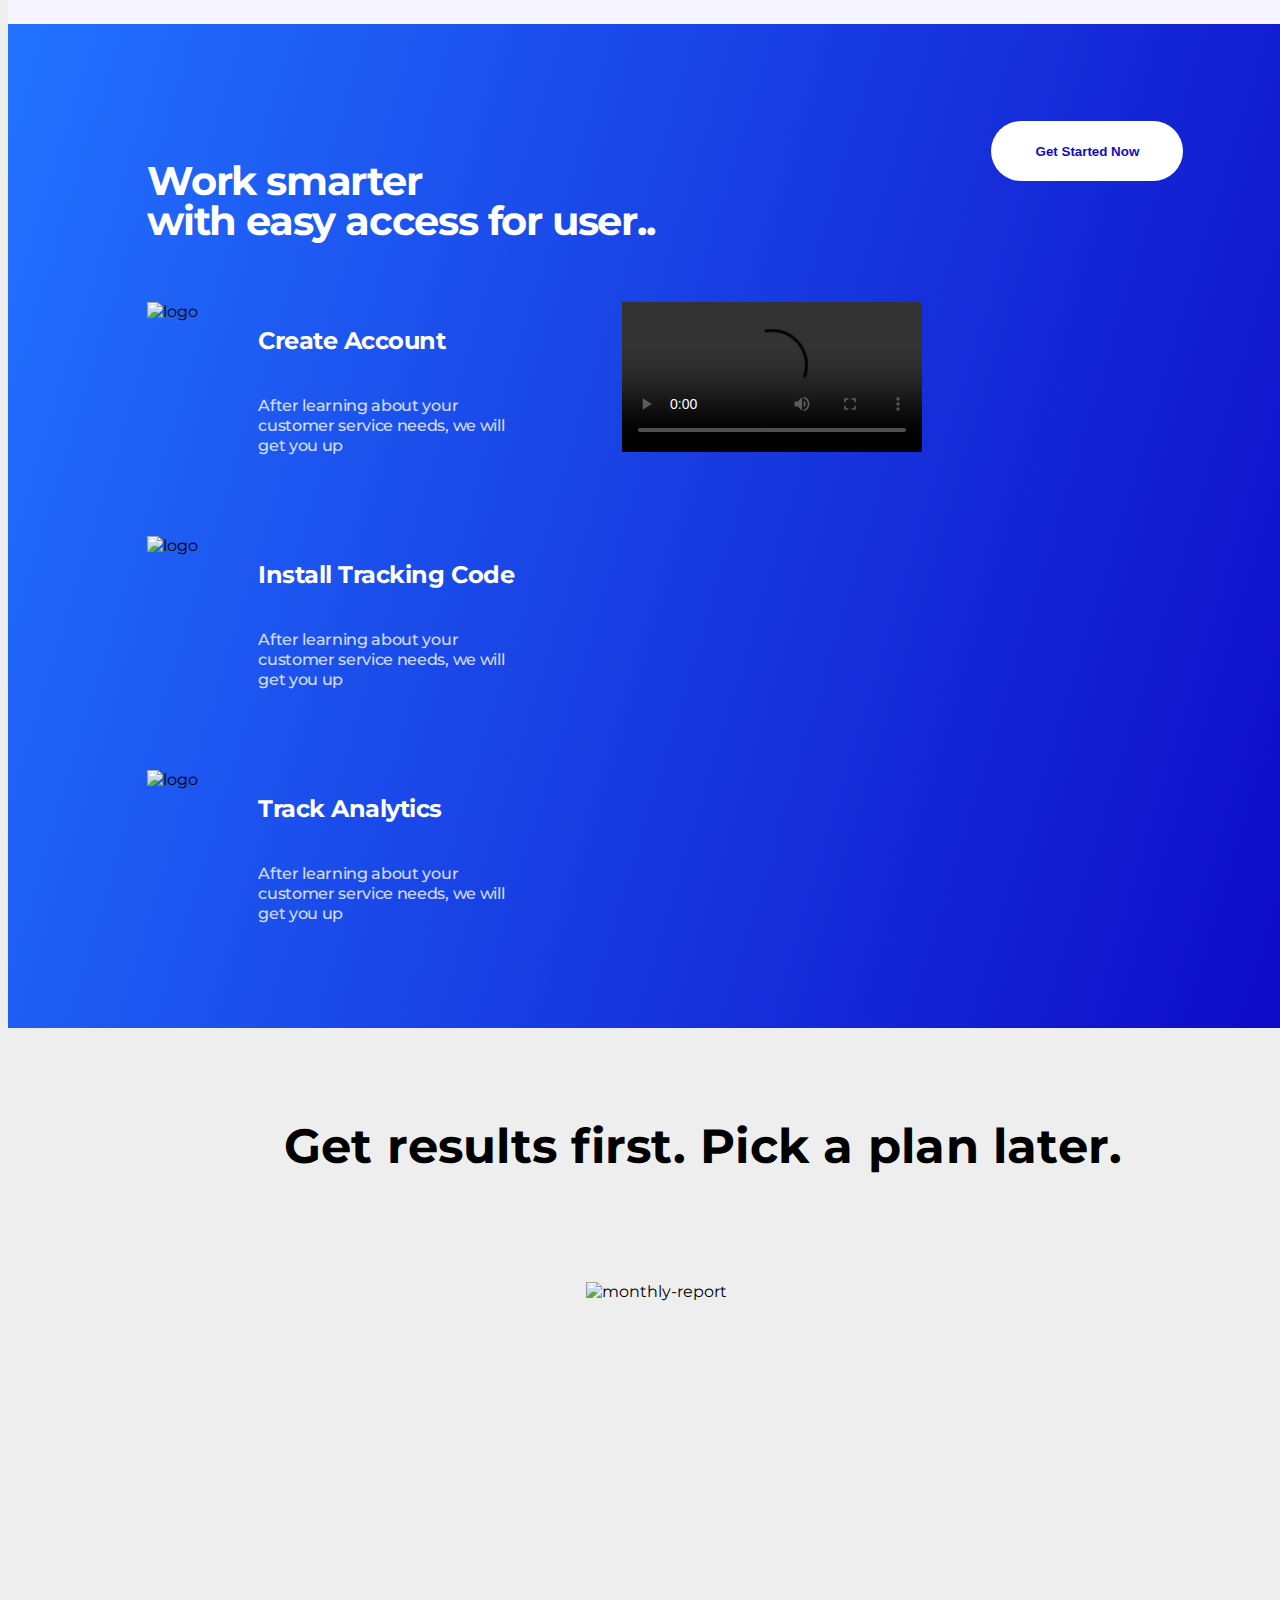
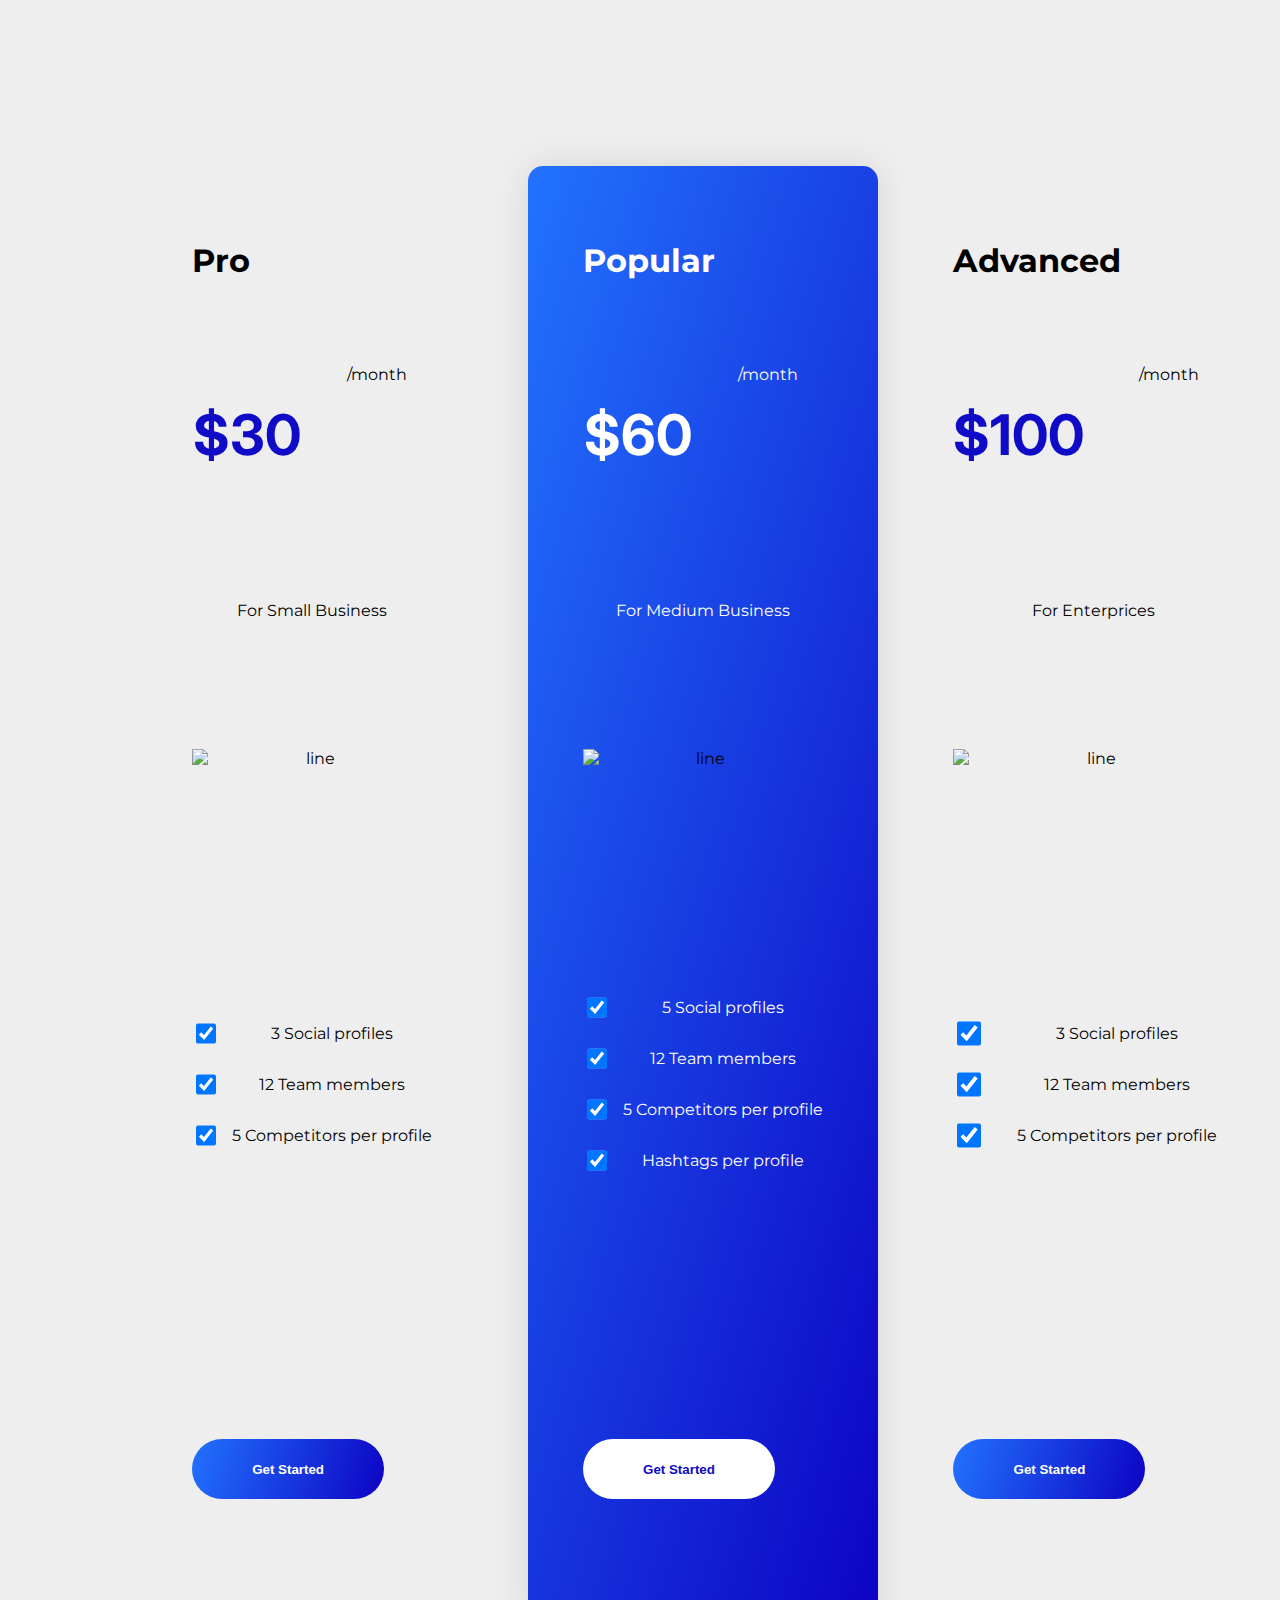
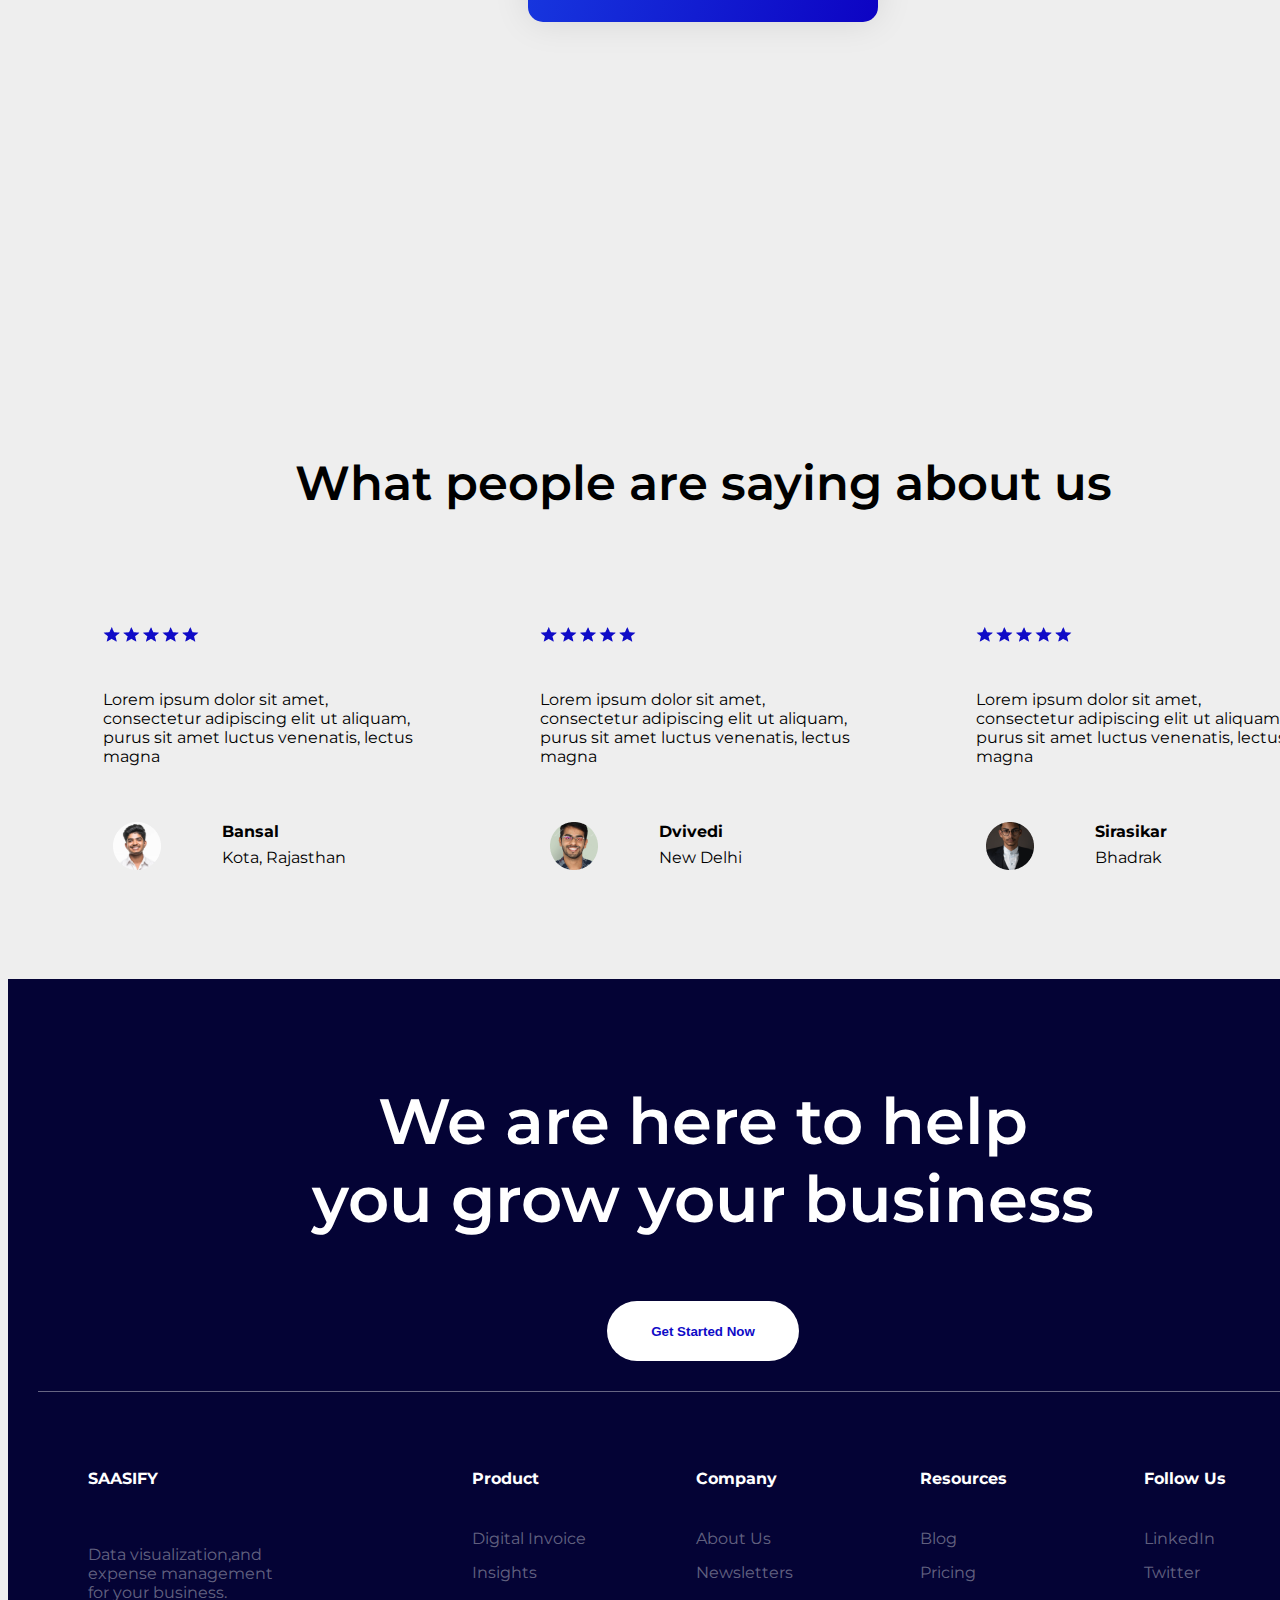
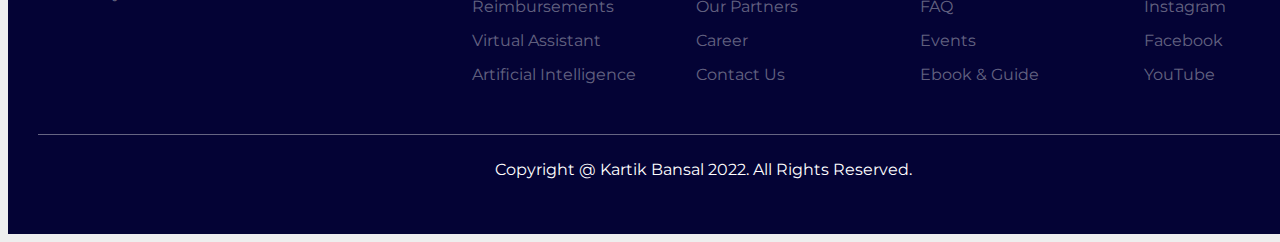
==== commit 1c58ad20: "imge Dashboard" ====
--- a/index.html
+++ b/index.html
@@ -50,7 +50,7 @@
             </div>
         </div> 
          <div class="image">
-            <div><img src="img/Dashboard (Dark Mode).png" alt="Dashboard" class="Dashboard"></div>
+            <div><img src="img/Dashboard_(Dark Mode).png" alt="Dashboard" class="Dashboard"></div>
          </div>
     </div>   
     <main>
--- a/style.css
+++ b/style.css
@@ -252,7 +252,6 @@
 
 .s1_c_c2 {
     font-style: normal;
-    font-weight: bolder;
     font-size: 1em;
     line-height: 144%;
 
@@ -291,6 +290,7 @@
 
 .s1_c2_img {
     max-width: 100%;
+    padding-top: 10%;
 }
 
 .testimonial-section {
@@ -300,6 +300,7 @@
     align-items: center;
     text-align: center;
     padding: 40px;
+    margin-top: -25%;
 }
 
 .testimonial-section h2 {
@@ -430,7 +431,7 @@
 .section3 {
     display: grid;
     grid-template-rows: 1fr 3fr;
-    height: 150vh;
+    height: 50%;
     justify-content: space-around;
     align-items: start;
     margin-top: 0%;
@@ -439,6 +440,7 @@
 .section3_p {
     height: 60%;
     margin-bottom: 7%;
+    padding-top: 40px;
 }
 
 .s3_p_p {
@@ -569,4 +571,25 @@
 {
     width: 50%;
 }
+.section1{
+    display: grid;
+    grid-template-rows: 1fr 1fr;
+    grid-template-columns: 1fr;
+    width: auto;
+}
+.section1_content{
+    margin-left: 10%;
+}
+.section2_content1{
+    display: grid;
+    grid-template-rows: 1fr 1fr;
+    grid-template-columns: 1fr;
+   padding-bottom: 10%;
+}
+.section2_content2{
+    display: grid;
+    grid-template-rows: 2fr 1fr;
+    grid-template-columns: 1fr;
+    margin-top: 5%;
+}
 }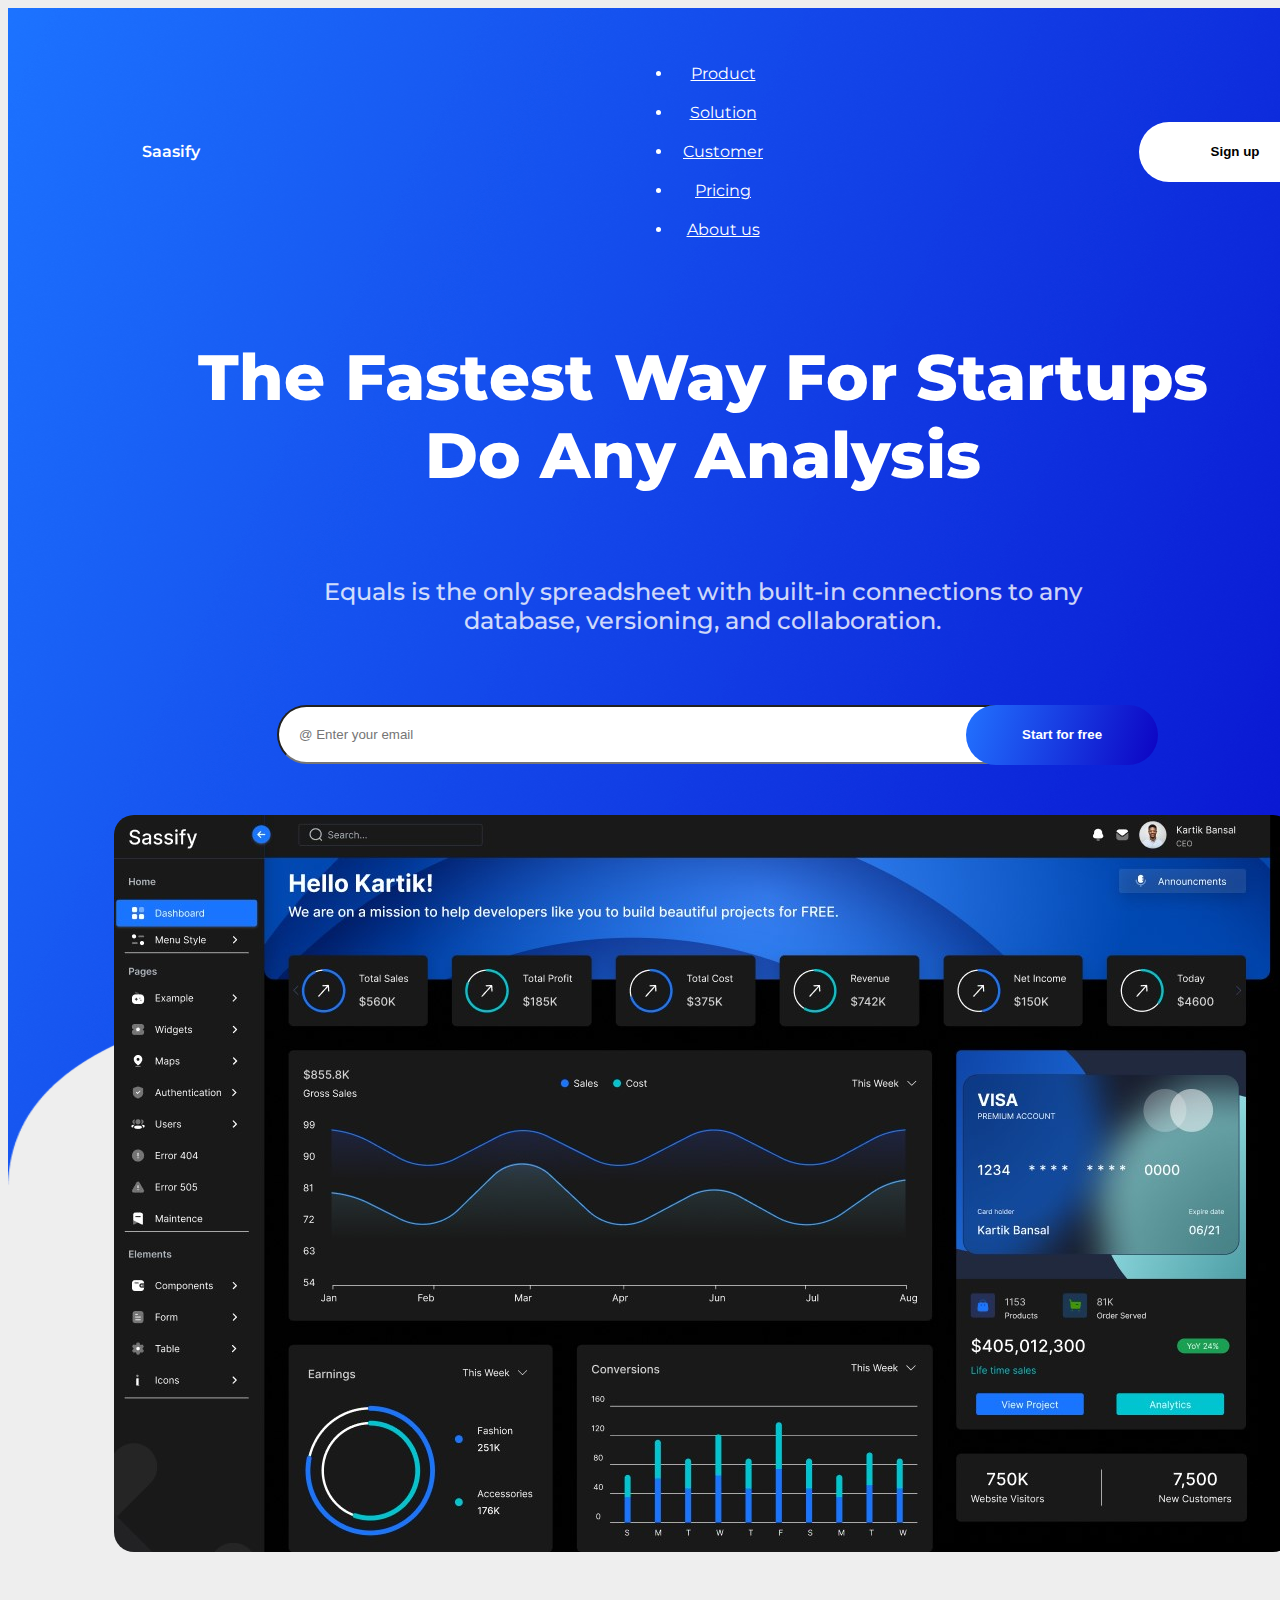
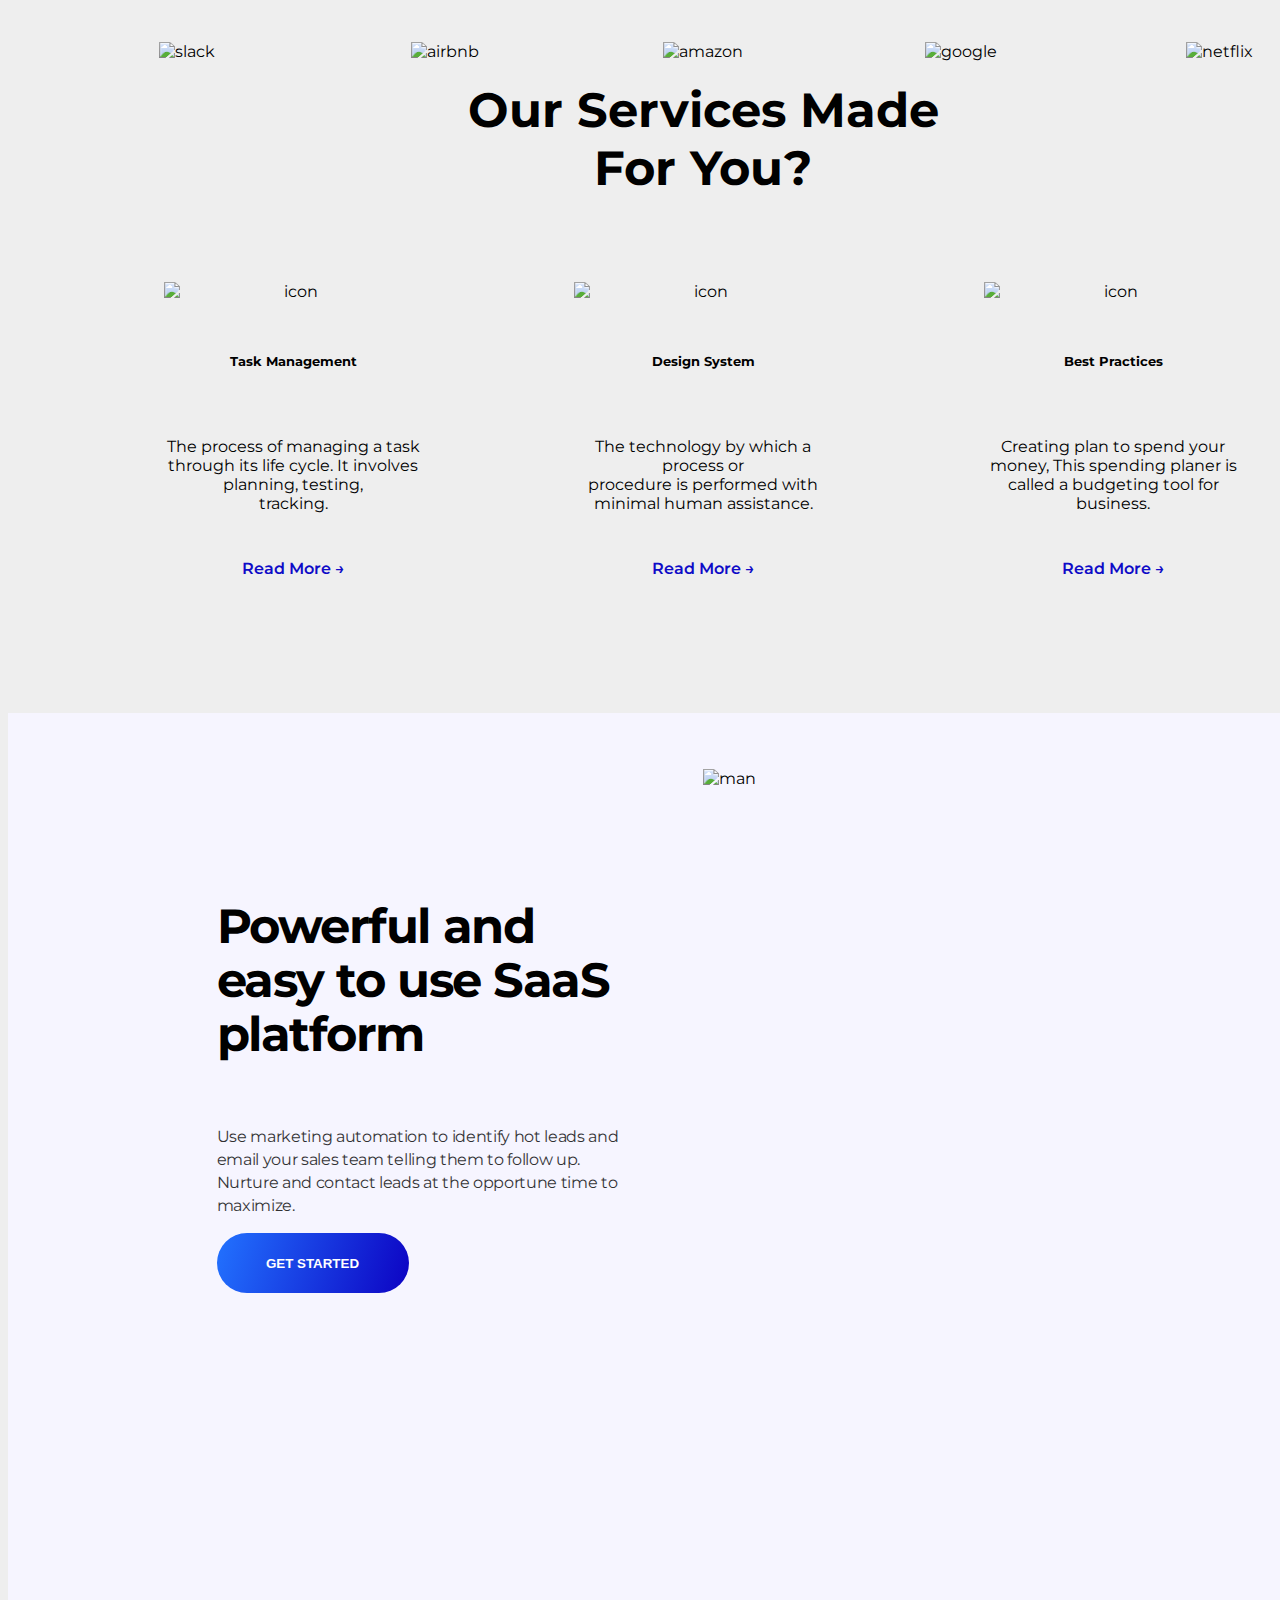
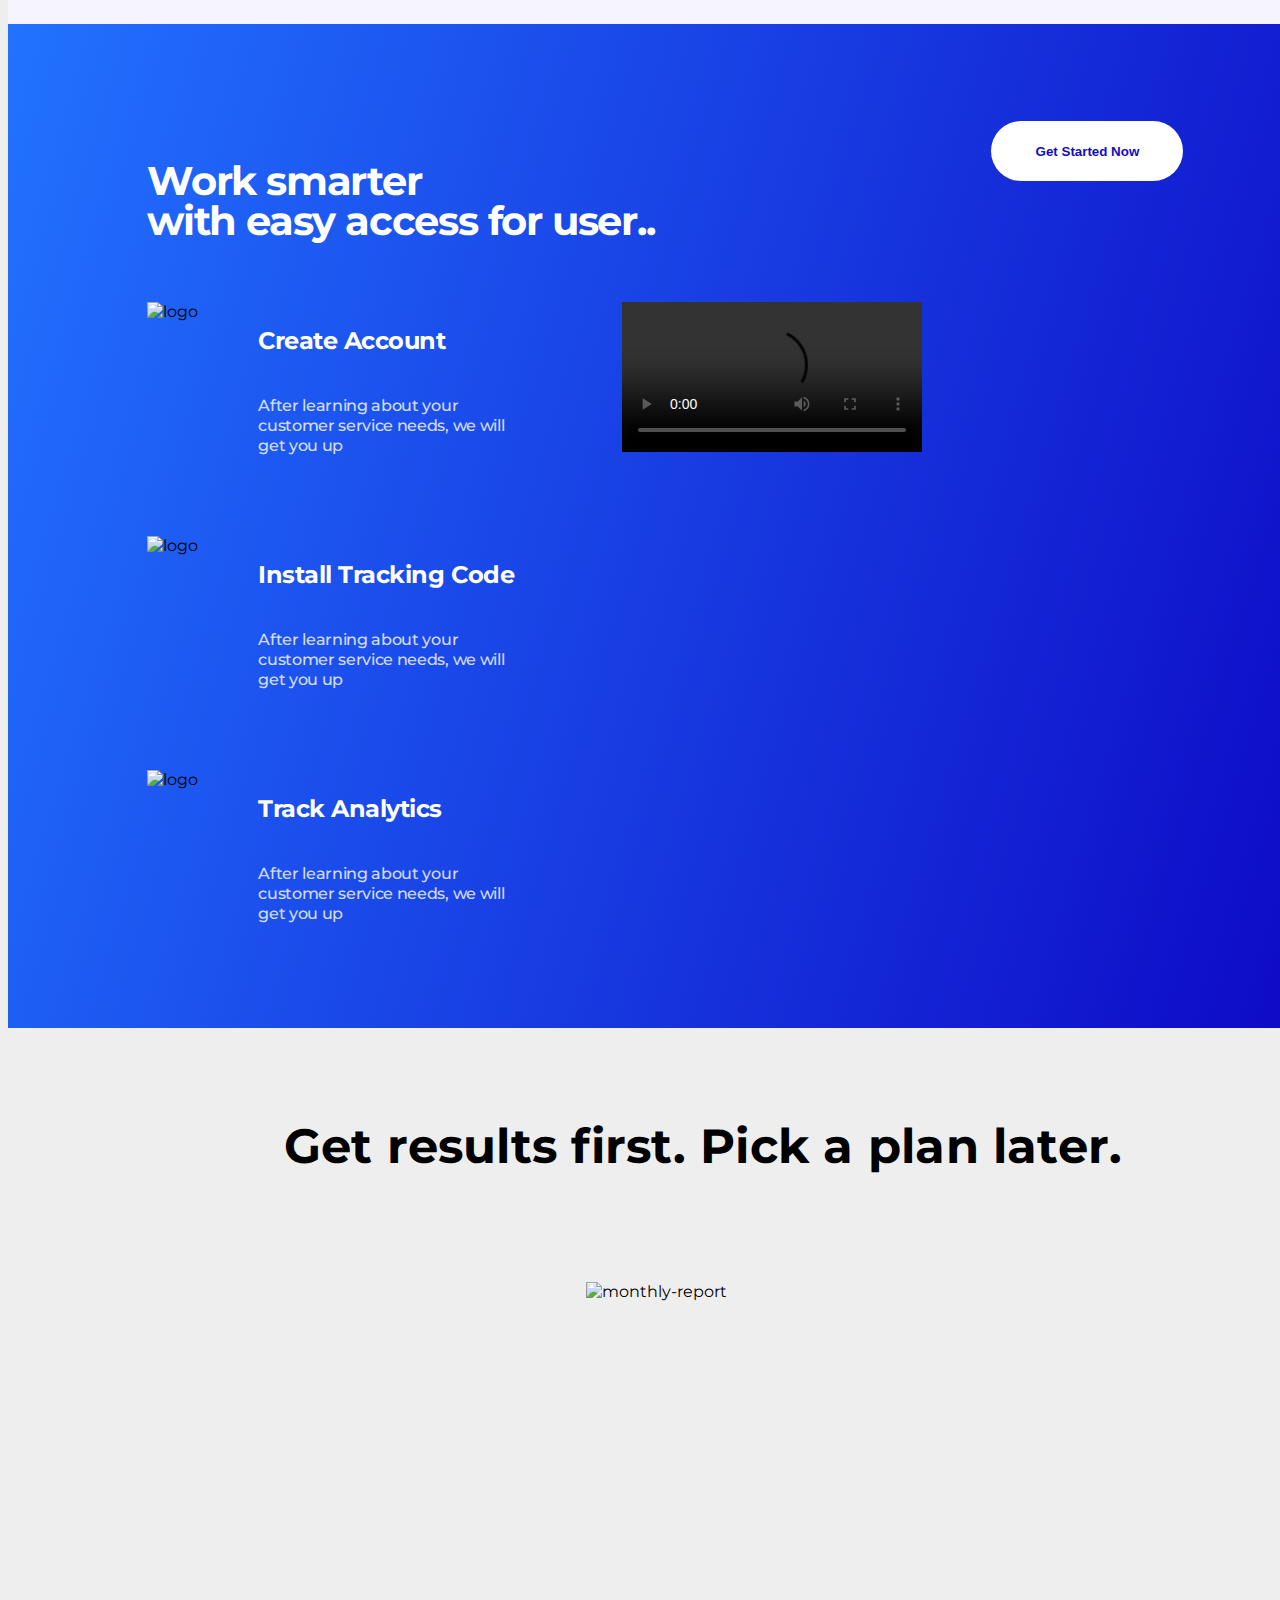
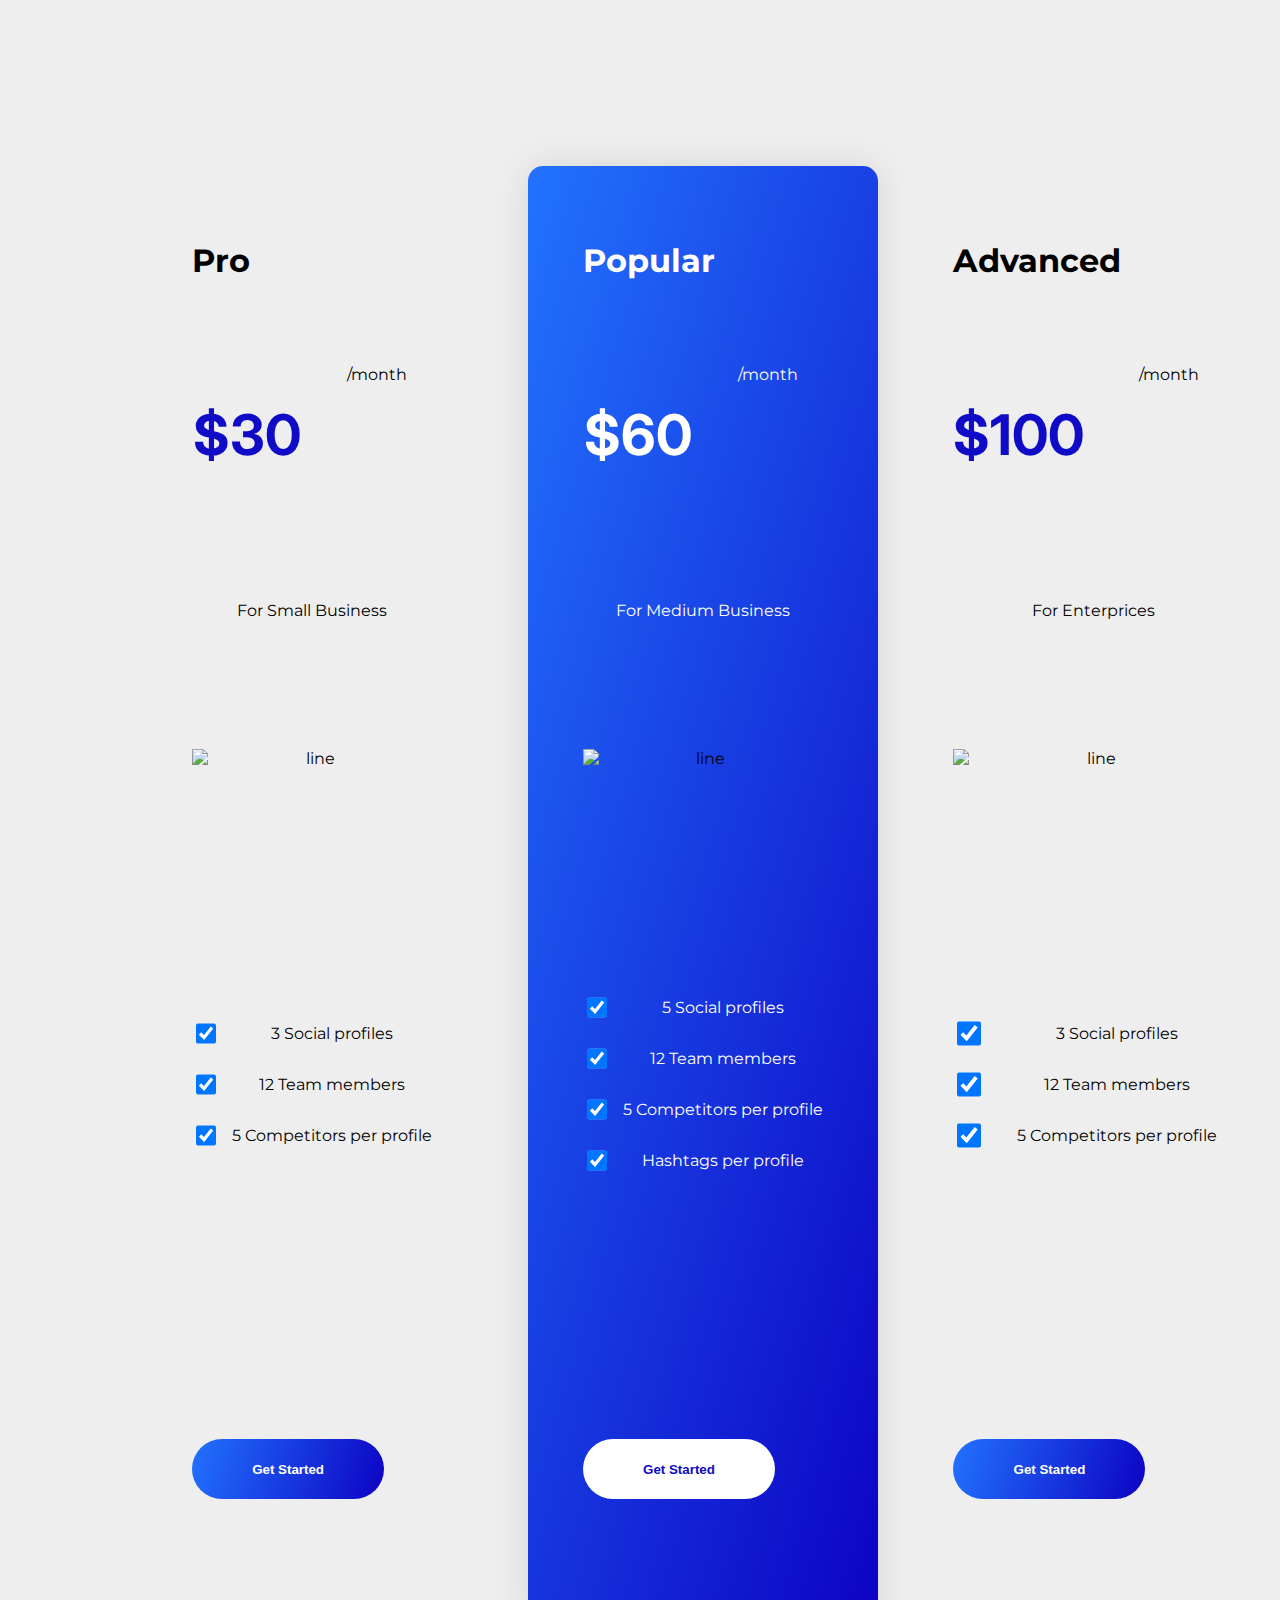
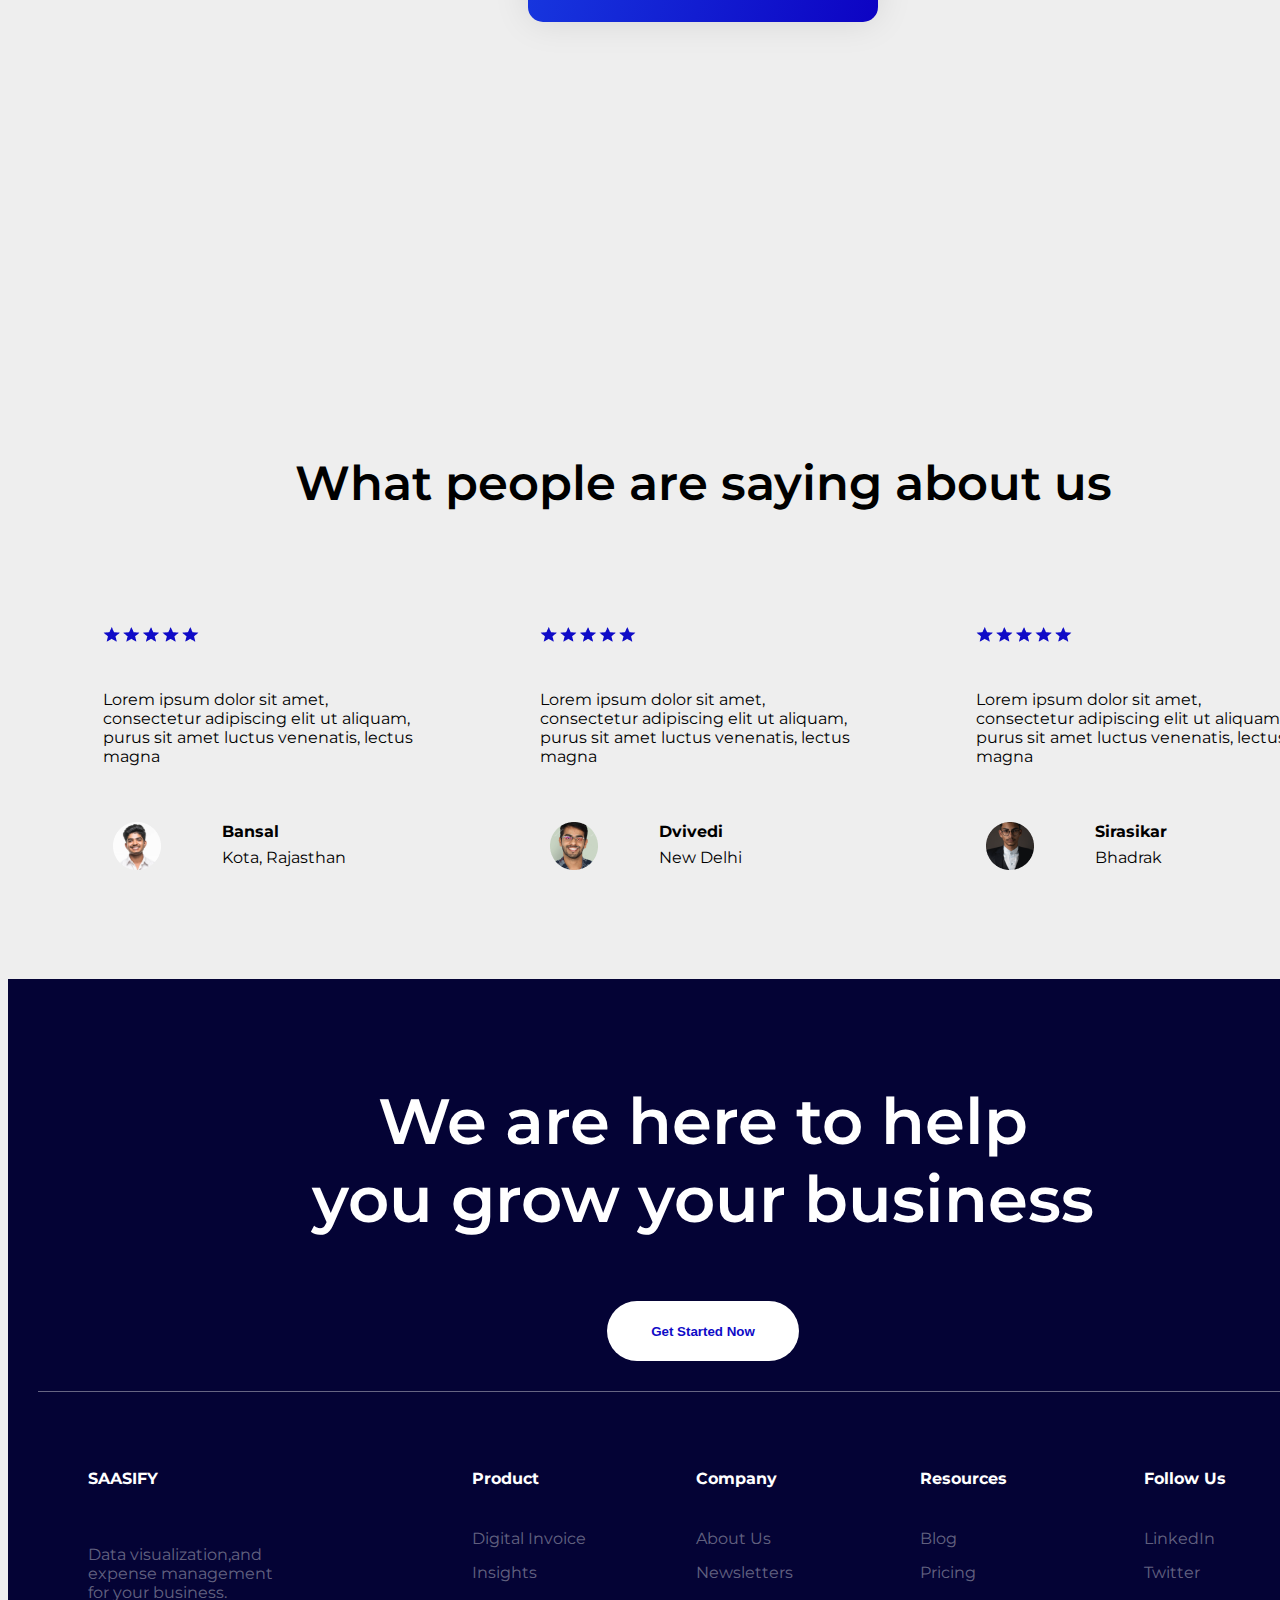
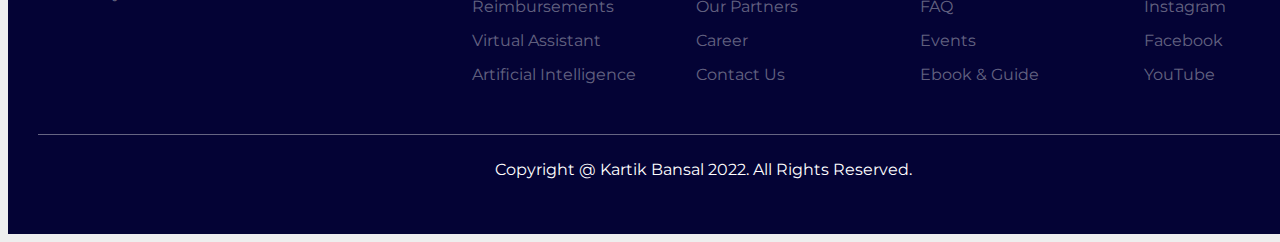
==== commit 32c0919a: "dashboard rename" ====
--- a/index.html
+++ b/index.html
@@ -50,7 +50,7 @@
             </div>
         </div> 
          <div class="image">
-            <div><img src="img/Dashboard_(Dark Mode).png" alt="Dashboard" class="Dashboard"></div>
+            <div><img src="img/Dashboard-DM.png" alt="Dashboard" class="Dashboard"></div>
          </div>
     </div>   
     <main>
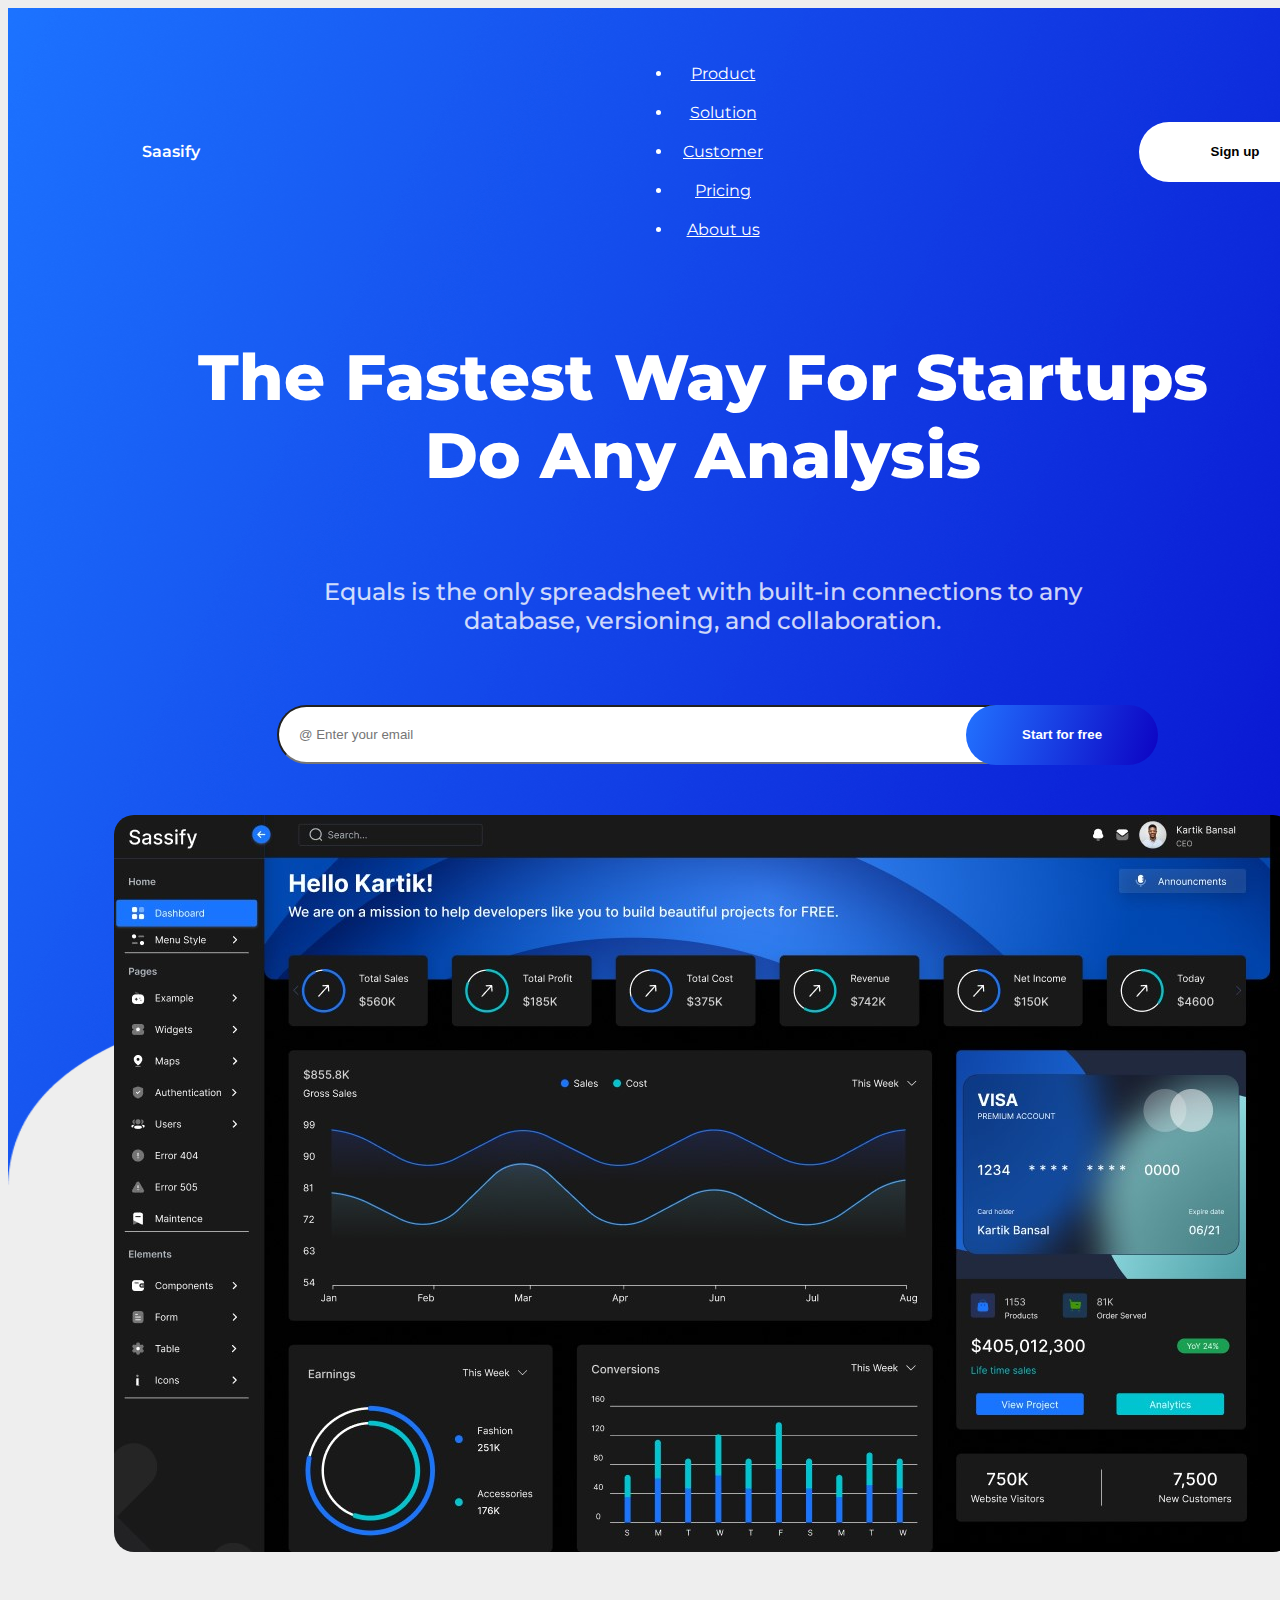
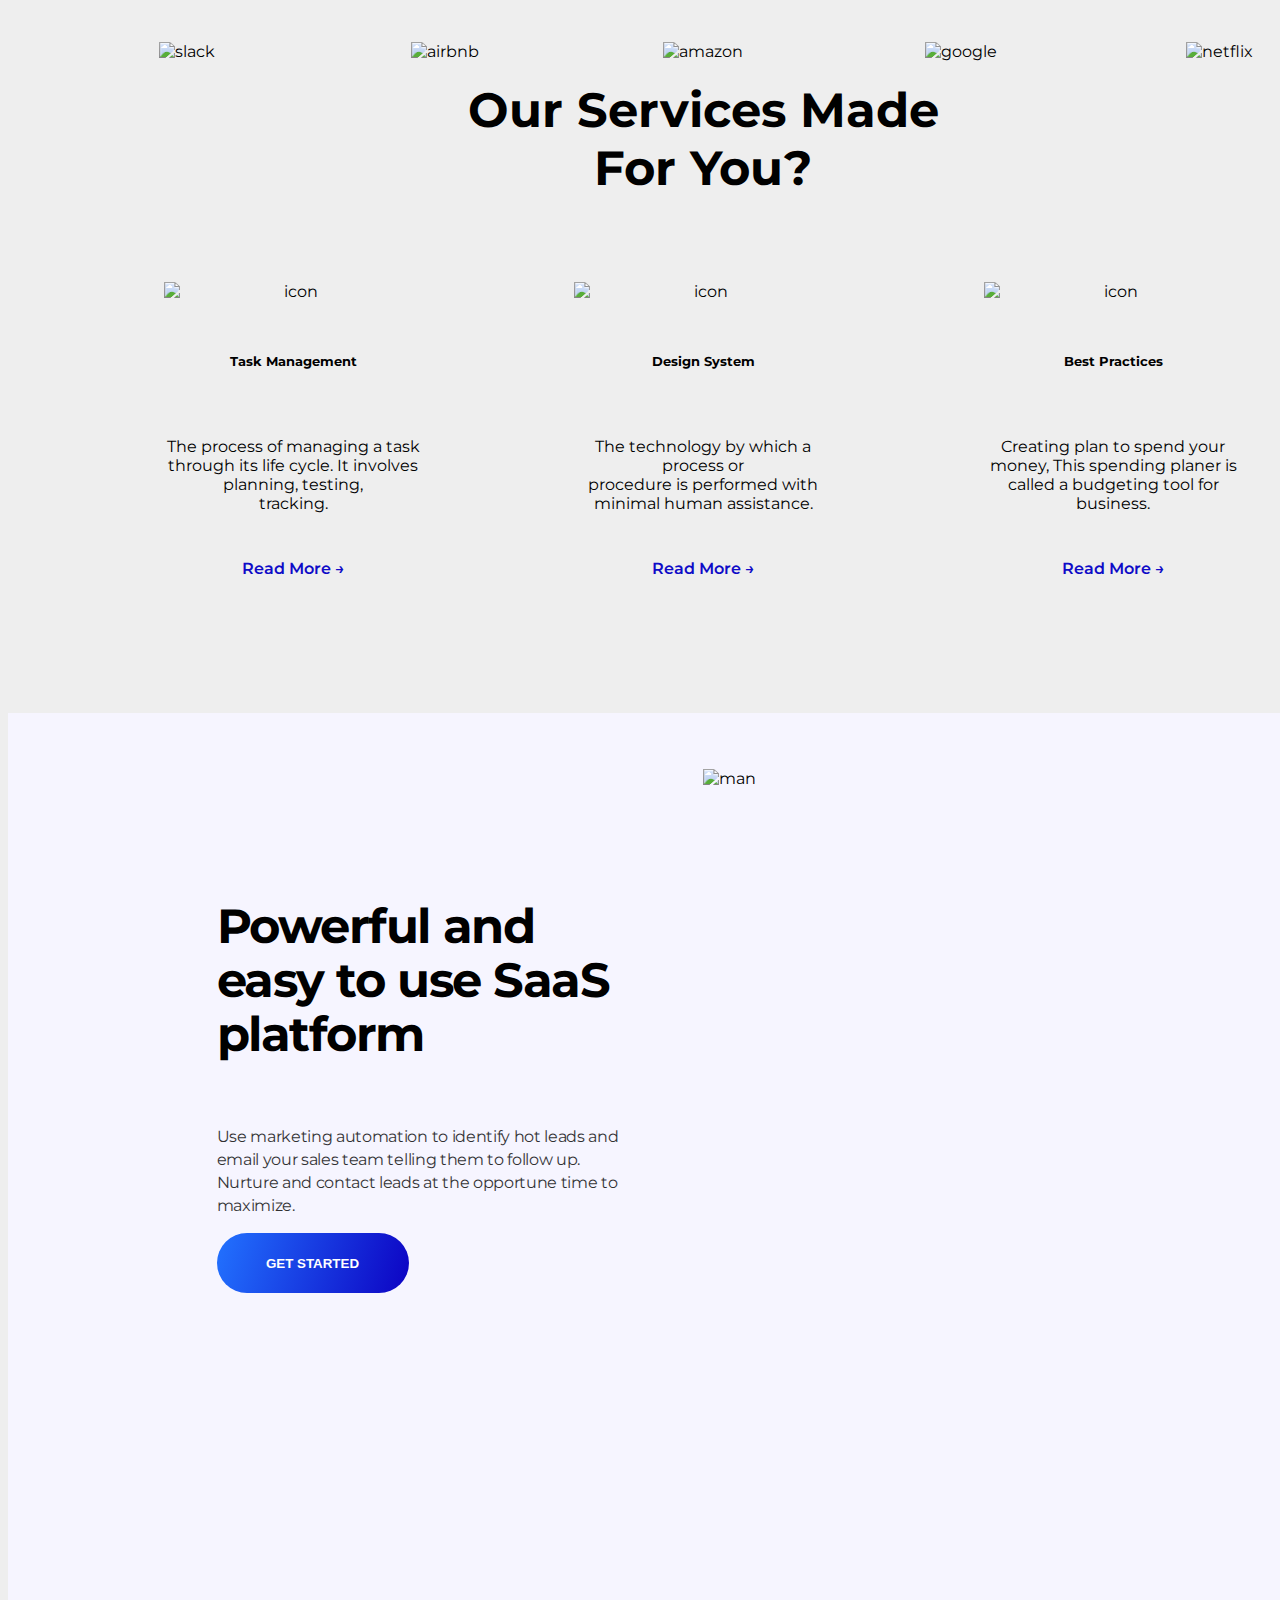
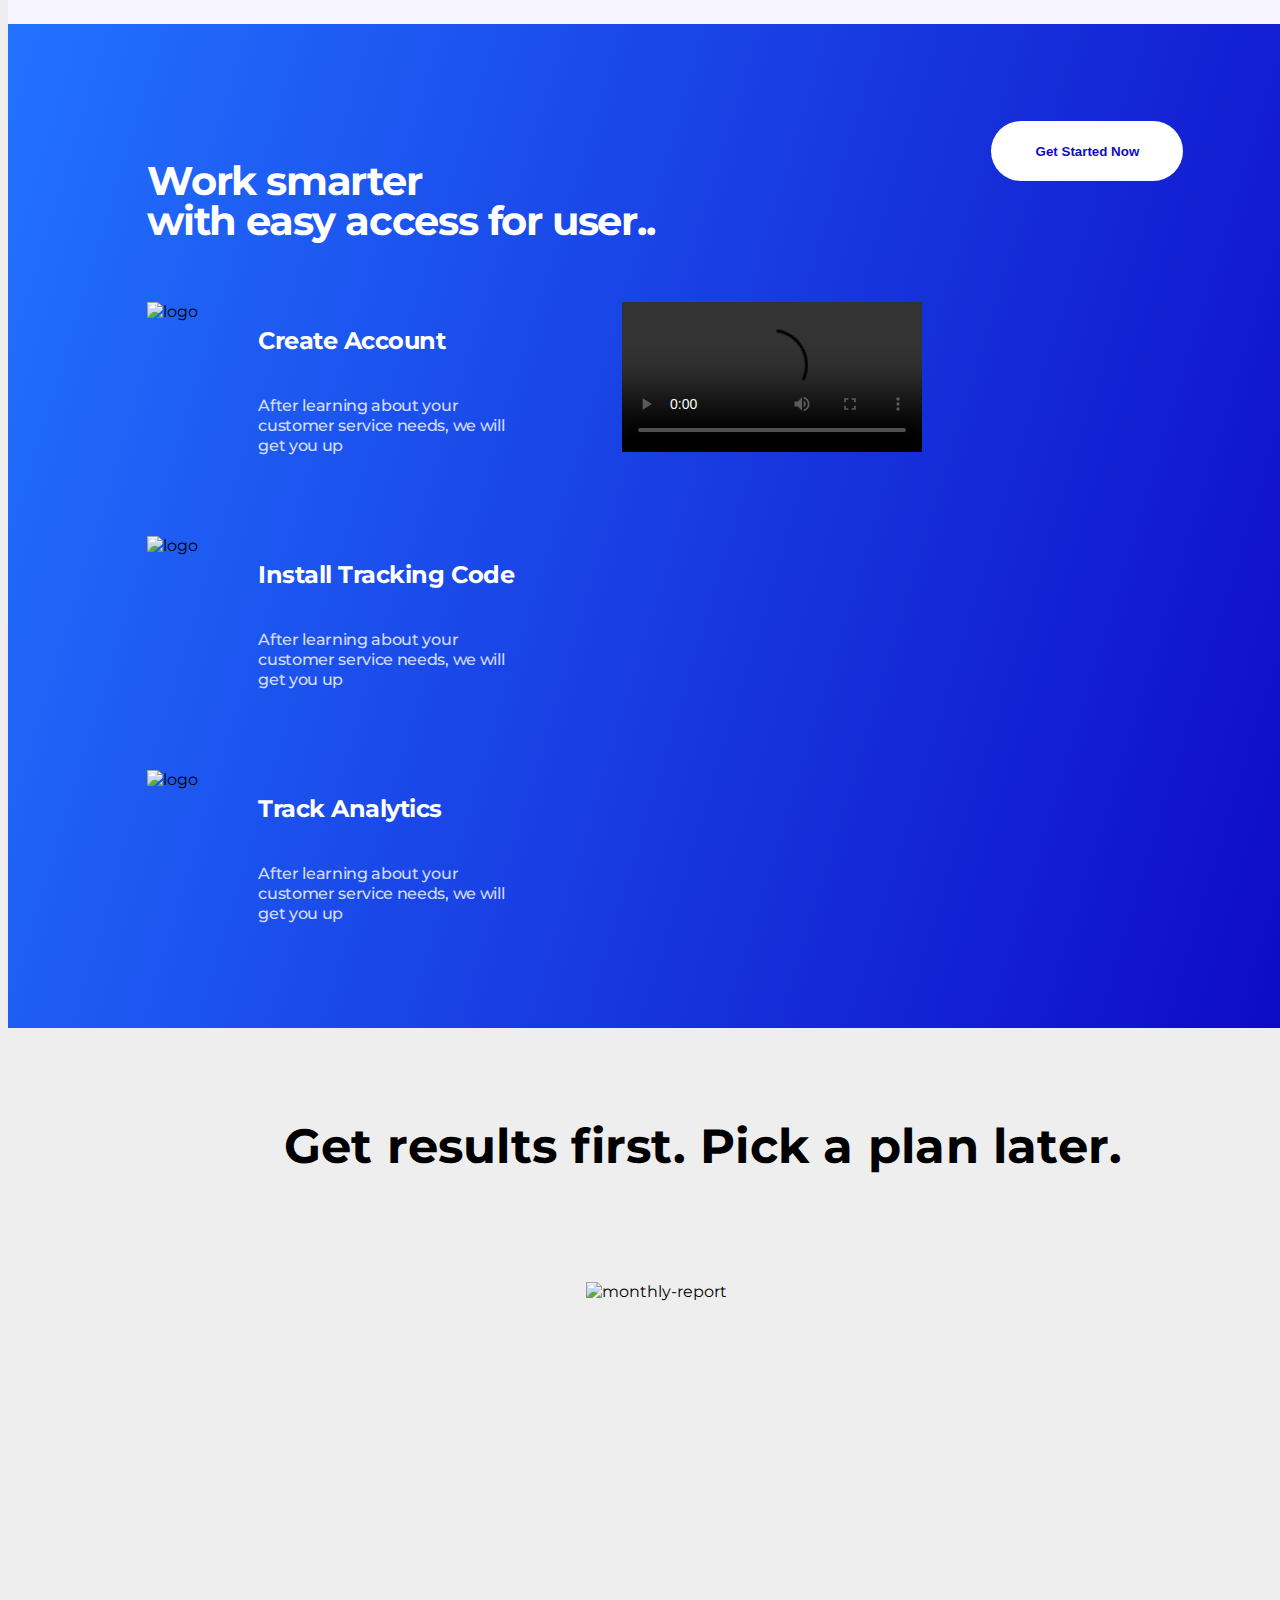
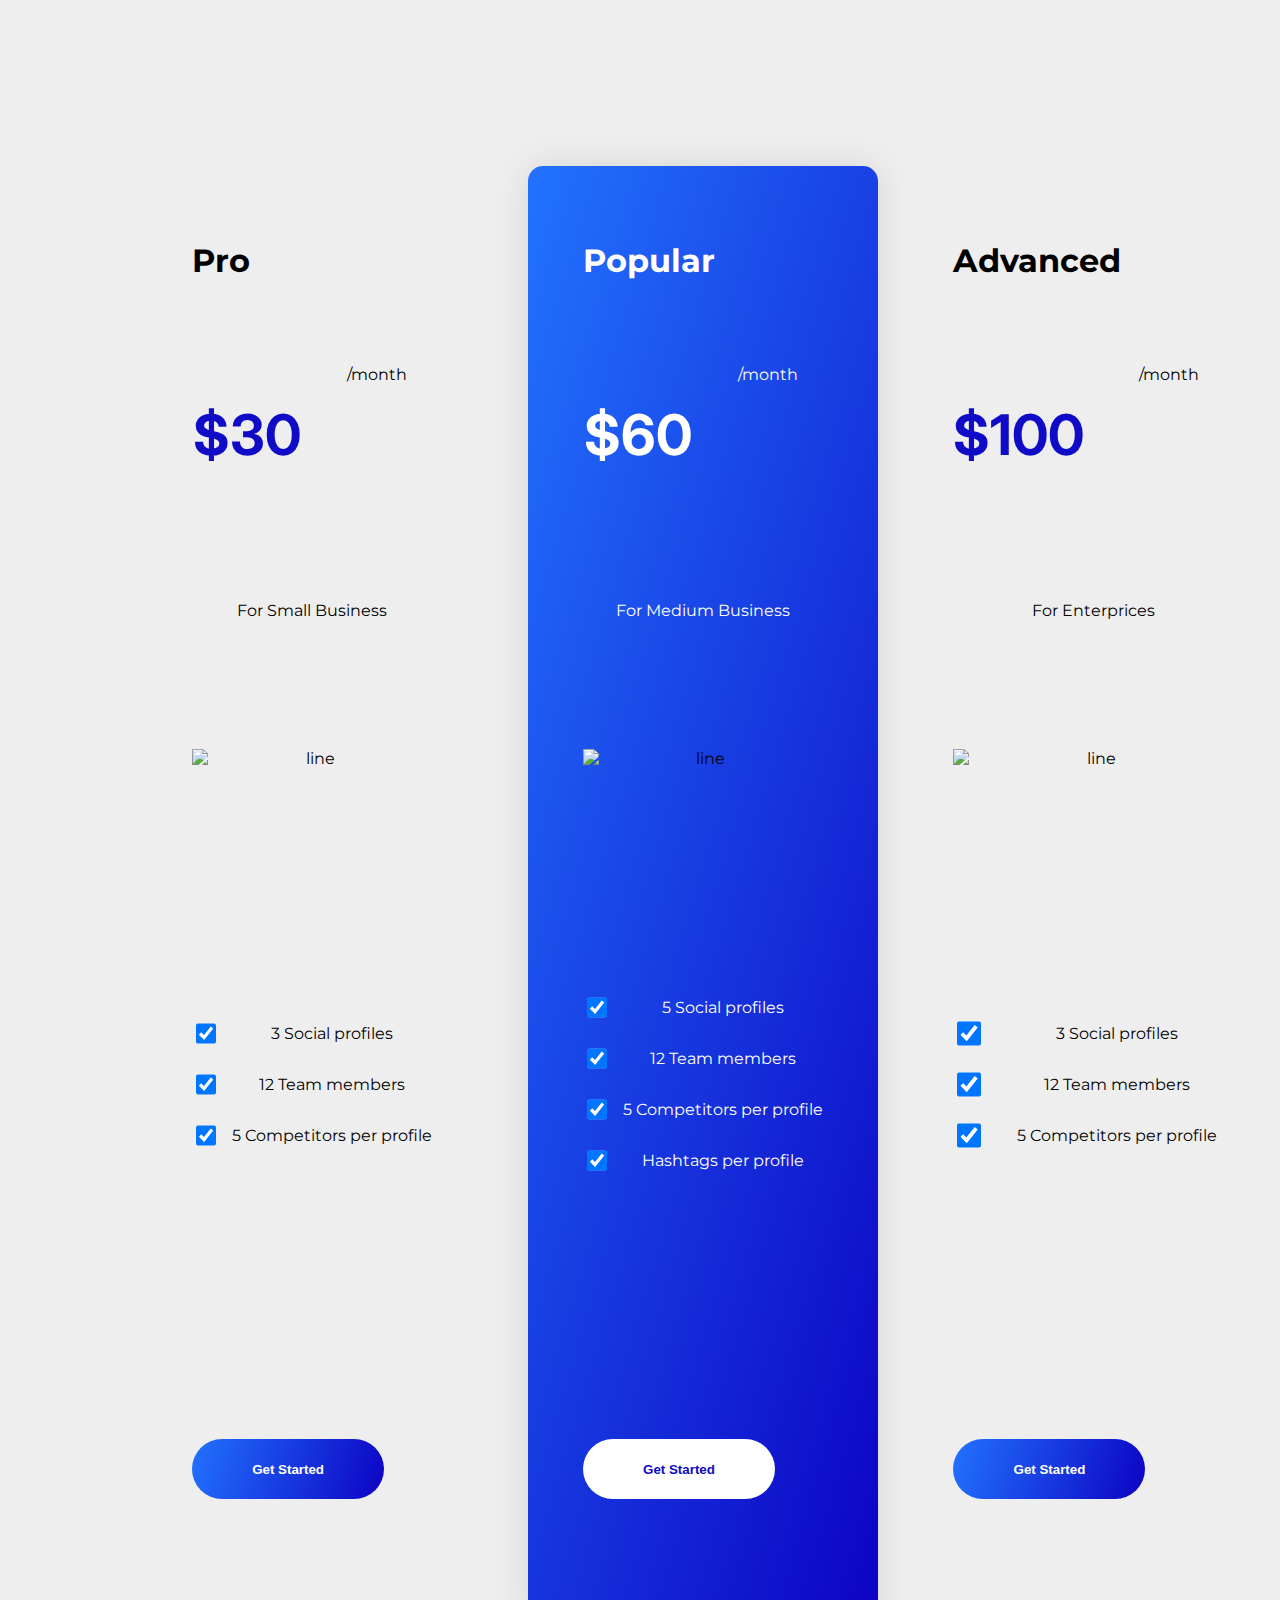
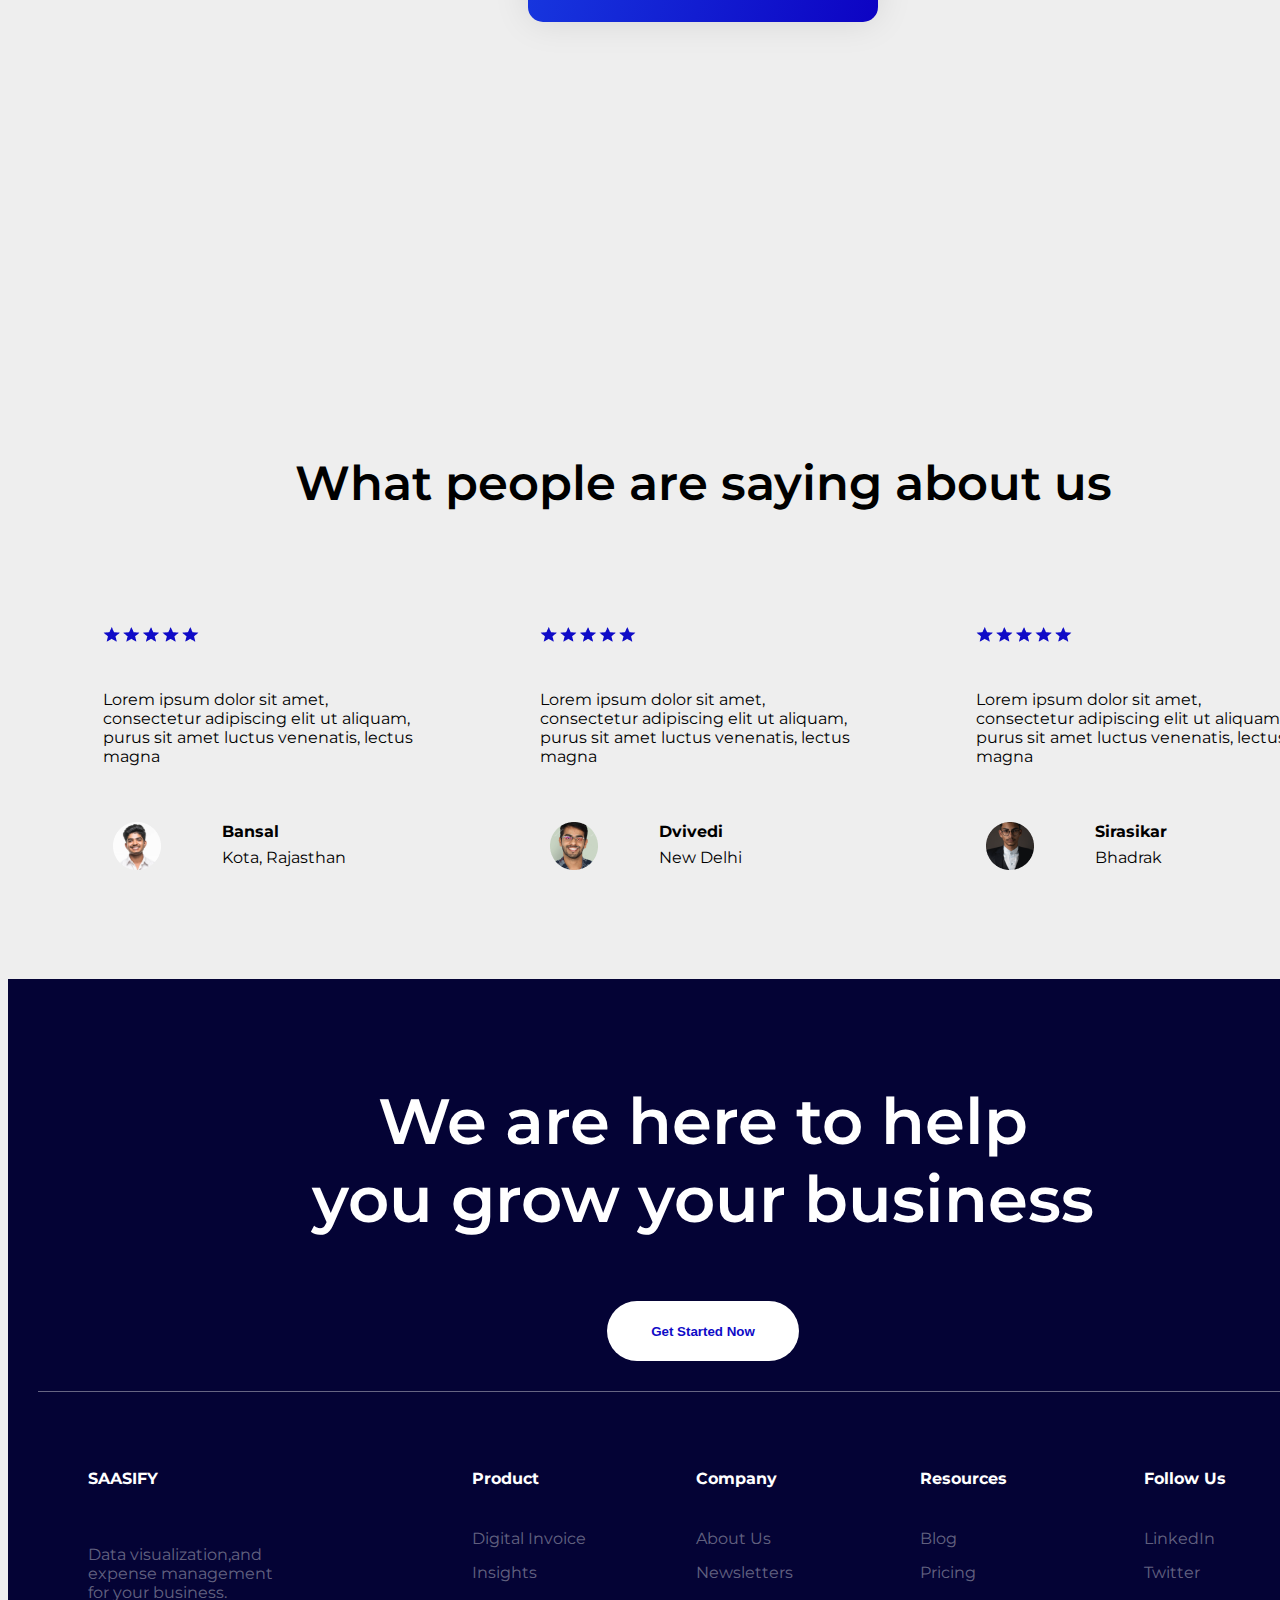
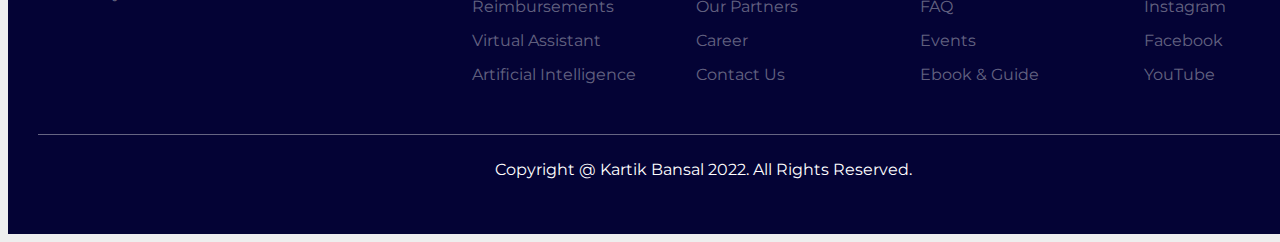
==== commit 957313e2: "change" ====
--- a/index.html
+++ b/index.html
@@ -1,343 +1,415 @@
 <!DOCTYPE html>
 <html lang="en">
+  <head>
+    <meta charset="UTF-8" />
+    <meta http-equiv="X-UA-Compatible" content="IE=edge" />
+    <meta name="viewport" content="width=device-width, initial-scale=1.0" />
+    <link rel="preconnect" href="https://fonts.gstatic.com" crossorigin />
+    <link
+      href="https://fonts.googleapis.com/css2?family=Inter&display=swap"
+      rel="stylesheet"
+    />
+    <link rel="stylesheet" href="./style.css" />
+    <link
+      href="https://fonts.googleapis.com/css2?family=Montserrat:wght@300;400;500;600;700&display=swap"
+      rel="stylesheet"
+    />
+    <link
+      href="https://cdn.jsdelivr.net/npm/bootstrap@5.0.2/dist/css/bootstrap.min.css"
+      rel="stylesheet"
+      integrity="sha384-EVSTQN3/azprG1Anm3QDgpJLIm9Nao0Yz1ztcQTwFspd3yD65VohhpuuCOmLASjC"
+      crossorigin="anonymous"
+    />
+    <title>Document</title>
+  </head>
+  <body class="site">
+    <div class="gradiend">
+      <div class="header_inner">
+        <div>
+          <span>Saasify</span>
+        </div>
+        <div>
+          <ul class="nav navigation">
+            <li class="nav-item">
+              <a class="nav-link" href="#">Product</a>
+            </li>
+            <li class="nav-item">
+              <a class="nav-link" href="#">Solution</a>
+            </li>
+            <li class="nav-item">
+              <a class="nav-link" href="#">Customer</a>
+            </li>
+            <li class="nav-item">
+              <a class="nav-link" href="#">Pricing</a>
+            </li>
+            <li class="nav-item">
+              <a class="nav-link" href="#">About us</a>
+            </li>
+          </ul>
+        </div>
+        <div><button class="white-button">Sign up</button></div>
+      </div>
+      <div class="main">
+        <h1>
+          The Fastest Way For Startups <br />
+          Do Any Analysis
+        </h1>
+        <h2>
+          Equals is the only spreadsheet with built-in connections to any <br />
+          database, versioning, and collaboration.
+        </h2>
+        <div class="form">
+          <input
+            type="email"
+            class="form-control"
+            id="exampleFormControlInput1"
+            placeholder="@ Enter your email"
+          />
+          <button class="blue_button">Start for free</button>
+        </div>
+      </div>
+      <div class="image">
+        <div>
+          <img src="img/Dashboard-DM.png" alt="Dashboard" class="Dashboard" />
+        </div>
+      </div>
+    </div>
+    <main>
+      <div class="allsections">
+        <div class="brandsandservices">
+          <div class="brands">
+            <div><img src="img/slack.png" alt="slack" /></div>
+            <div><img src="img/airbnb.png" alt="airbnb" /></div>
+            <div><img src="img/amazon.png" alt="amazon" /></div>
+            <div><img src="img/google.png" alt="google" /></div>
+            <div><img src="img/netflix.png" alt="netflix" /></div>
+          </div>
+          <div class="services">
+            <div class="headline">
+              <span>Our Services Made</span>
+              <span>For You?</span>
+            </div>
+            <div class="services-cards">
+              <div class="card border-light" style="border-radius: 15px">
+                <img src="img/icon1.svg" alt="icon" />
+                <h5 class="card-title">Task Management</h5>
+                <p class="card-text">
+                  The process of managing a task through its life cycle. It
+                  involves planning, testing,<br />
+                  tracking.
+                </p>
+                <a href="">Read More →</a>
+              </div>
+              <div class="card border-light" style="border-radius: 15px">
+                <img src="img/icon2.svg" alt="icon" />
+                <h5 class="card-title">Design System</h5>
+                <p class="card-text">
+                  The technology by which a process or<br />
+                  procedure is performed with minimal human assistance.
+                </p>
+                <a href="">Read More →</a>
+              </div>
+              <div class="card border-light" style="border-radius: 15px">
+                <img src="img/icon3.svg" alt="icon" />
+                <h5 class="card-title">Best Practices</h5>
+                <p class="card-text">
+                  Creating plan to spend your money, This spending planer is
+                  called a budgeting tool for business.
+                </p>
+                <a href="">Read More →</a>
+              </div>
+            </div>
+          </div>
+        </div>
+        <div class="section1">
+          <div class="section1_content">
+            <p class="s1_c_c1">Powerful and easy to use SaaS platform</p>
+            <p class="s1_c_c2">
+              Use marketing automation to identify hot leads and email your
+              sales team telling them to follow up. Nurture and contact leads at
+              the opportune time to maximize.
+            </p>
+            <button class="blue_button">GET STARTED</button>
+          </div>
+          <aside class="section1_aside">
+            <img src="img/Image.png" alt="man" class="s1_c2_img" />
+          </aside>
+        </div>
+        <div class="section2">
+          <div class="section2_content1">
+            <p class="s2_c2_p1">
+              Work smarter<br />
+              with easy access for user..
+            </p>
+            <button class="white-button" id="section2_button">
+              Get Started Now
+            </button>
+          </div>
+          <div class="section2_content2">
+            <div class="s2_c2_d1">
+              <div class="s2_c2_d1_d">
+                <img src="img/number-1.png" alt="logo" class="s2_logo" />
+                <div class="p1">
+                  <p class="s2_c2_d1_d_p1">Create Account</p>
+                  <p class="s2_c2_d1_d_p2">
+                    After learning about your customer service needs, we will
+                    get you up
+                  </p>
+                </div>
+              </div>
+              <div class="s2_c2_d1_d">
+                <img src="img/number-2.png" alt="logo" class="s2_logo" />
+                <div class="p1">
+                  <p class="s2_c2_d1_d_p1">Install Tracking Code</p>
+                  <p class="s2_c2_d1_d_p2">
+                    After learning about your customer service needs, we will
+                    get you up
+                  </p>
+                </div>
+              </div>
+              <div class="s2_c2_d1_d">
+                <img src="img/number-3.png" alt="logo" class="s2_logo" />
+                <div class="p1">
+                  <p class="s2_c2_d1_d_p1">Track Analytics</p>
+                  <p class="s2_c2_d1_d_p2">
+                    After learning about your customer service needs, we will
+                    get you up
+                  </p>
+                </div>
+              </div>
+            </div>
+            <div class="s2_c2_video">
+              <video
+                src="./img/SaaS.mp4"
+                class="video"
+                controls="controls"
+              ></video>
+            </div>
+          </div>
+        </div>
+        <div class="section3">
+          <div class="section3_p">
+            <p class="s3_p_p">Get results first. Pick a plan later.</p>
+            <img
+              src="./img/monthly-annualy.png"
+              alt="monthly-report"
+              class="s3_p_img"
+            />
+          </div>
+          <div class="section3_cards">
+            <div
+              class="card border-light"
+              style="border-radius: 15px"
+              id="card5"
+            >
+              <p class="pricetag">Pro</p>
+              <div class="cards_div">
+                <p class="cards_p">$30</p>
+                <p class="cards_p2">/month</p>
+              </div>
+              <p>For Small Business</p>
+              <img src="./img/Line-21.png" alt="line" />
+              <div class="main_checkbox">
+                <div class="checkbox">
+                  <input type="checkbox" checked class="checked" />
+                  <p>3 Social profiles</p>
+                </div>
+                <div class="checkbox">
+                  <input type="checkbox" checked class="checked" />
+                  <p>12 Team members</p>
+                </div>
+                <div class="checkbox">
+                  <input type="checkbox" checked class="checked" />
+                  <p>5 Competitors per profile</p>
+                </div>
+              </div>
+              <button class="blue_button">Get Started</button>
+            </div>
 
-<head>
-    <meta charset="UTF-8">
-    <meta http-equiv="X-UA-Compatible" content="IE=edge">
-    <meta name="viewport" content="width=device-width, initial-scale=1.0">
-    <link rel="preconnect" href="https://fonts.gstatic.com" crossorigin>
-    <link href="https://fonts.googleapis.com/css2?family=Inter&display=swap" rel="stylesheet">
-    <link rel="stylesheet" href="./style.css">
-    <link href="https://fonts.googleapis.com/css2?family=Montserrat:wght@300;400;500;600;700&display=swap"
-        rel="stylesheet">
-    <link href="https://cdn.jsdelivr.net/npm/bootstrap@5.0.2/dist/css/bootstrap.min.css" rel="stylesheet"
-        integrity="sha384-EVSTQN3/azprG1Anm3QDgpJLIm9Nao0Yz1ztcQTwFspd3yD65VohhpuuCOmLASjC" crossorigin="anonymous">
-    <title>Document</title>
-</head>
-<body class="site">
-    <div class="gradiend">
-        <div class="header_inner">
-            <div>
-                <span>Saasify</span>
-            </div>
-            <div>
-                <ul class="nav navigation" >
-                <li class="nav-item">
-                  <a class="nav-link " href="#">Product</a>
-                </li>
-                <li class="nav-item">
-                  <a class="nav-link" href="#">Solution</a>
-                </li>
-                <li class="nav-item">
-                  <a class="nav-link" href="#">Customer</a>
-                </li>
-                <li class="nav-item">
-                  <a class="nav-link" href="#">Pricing</a>
-                </li>
-                <li class="nav-item">
-                    <a class="nav-link" href="#">About us</a>
-                  </li>
-              </ul>
-            </div>
-            <div><button class="white-button">Sign up</button></div>
-        </div>
-        <div class="main">
-                <h1> The Fastest Way For Startups <br> Do Any Analysis</h1>
-                <h2>Equals is the only spreadsheet with built-in connections to any <br> database, versioning, and collaboration.</h2>
-            <div class="form">    
-              <input type="email" class="form-control" id="exampleFormControlInput1" placeholder="@ Enter your email">
-              <button class="blue_button">Start for free</button>
-            </div>
-        </div> 
-         <div class="image">
-            <div><img src="img/Dashboard-DM.png" alt="Dashboard" class="Dashboard"></div>
-         </div>
-    </div>   
-    <main>
-        <div class="allsections">
-            <div class="brandsandservices">
-            <div class="brands">
-                <div><img src="img/slack.png" alt="slack"></div>
-                <div><img src="img/airbnb.png" alt="airbnb"></div>
-                <div><img src="img/amazon.png" alt="amazon"></div>
-                <div><img src="img/google.png" alt="google"></div>
-                <div><img src="img/netflix.png" alt="netflix"></div>
-            </div>
-            <div class="services">
-                <div class="headline">
-                    <span>Our Services Made</span>
-                    <span>For You?</span>
-                </div>
-                <div class="services-cards">
-                    <div class="card border-light" style="border-radius:15px">
-                        <img src="img/icon1.svg" alt="icon">
-                        <h5 class="card-title">Task Management</h5>
-                        <p class="card-text">The process of managing a task through its life cycle. It involves
-                            planning, testing,<br> tracking.</p>
-                        <a href="">Read More →</a>
-                    </div>
-                    <div class="card border-light" style="border-radius:15px">
-                        <img src="img/icon2.svg" alt="icon">
-                        <h5 class="card-title">Design System</h5>
-                        <p class="card-text">The technology by which a process or<br> procedure is performed with
-                            minimal
-                            human assistance.</p>
-                        <a href="">Read More →</a>
-                    </div>
-                    <div class="card border-light" style="border-radius:15px">
-                        <img src="img/icon3.svg" alt="icon">
-                        <h5 class="card-title">Best Practices</h5>
-                        <p class="card-text">Creating plan to spend your money, This spending planer is called a
-                            budgeting tool for business.</p>
-                        <a href="">Read More →</a>
-                    </div>
-                </div>
-            </div>
-            </div>
-            <div class="section1">
-                <div class="section1_content">
-                    <p class="s1_c_c1">Powerful and easy to use SaaS platform</p>
-                    <p class="s1_c_c2">Use marketing automation to identify hot leads and email your sales team telling
-                        them to follow up. Nurture and contact leads at the opportune time to maximize.</p>
-                    <button class="blue_button">GET STARTED</button>
-                </div>
-                <aside class="section1_aside">
-                    <img src="img/Image.png" alt="man" class="s1_c2_img">
-                </aside>
-            </div>
-            <div class="section2">
-                <div class="section2_content1">
-                    <p class="s2_c2_p1">Work smarter<br>
-                        with easy access for user..</p>
-                    <button class="white-button" id="section2_button">Get Started Now</button>
-                </div>
-                <div class="section2_content2">
-                    <div class="s2_c2_d1">
-                        <div class="s2_c2_d1_d">
-                            <img src="img/number-1.png" alt="logo" class="s2_logo">
-                            <div class="p1">
-                                <p class="s2_c2_d1_d_p1">Create Account</p>
-                                <p class="s2_c2_d1_d_p2">After learning about your customer service needs, we will get
-                                    you up </p>
-                            </div>
-                        </div>
-                        <div class="s2_c2_d1_d">
-                            <img src="img/number-2.png" alt="logo" class="s2_logo">
-                            <div class="p1">
-                                <p class="s2_c2_d1_d_p1">Install Tracking Code</p>
-                                <p class="s2_c2_d1_d_p2">After learning about your customer service needs, we will get
-                                    you up </p>
-                            </div>
-                        </div>
-                        <div class="s2_c2_d1_d">
-                            <img src="img/number-3.png" alt="logo" class="s2_logo">
-                            <div class="p1">
-                                <p class="s2_c2_d1_d_p1">Track Analytics</p>
-                                <p class="s2_c2_d1_d_p2">After learning about your customer service needs, we will get
-                                    you up </p>
-                            </div>
-                        </div>
-                    </div>
-                    <div class="s2_c2_video">
-                        <video src="/img/SaaS.mp4" class="video" controls="controls"></video>
-                    </div>
-                </div>
-            </div>
-            <div class="section3">
-                <div class="section3_p">
-                    <p class="s3_p_p"> Get results first. Pick a plan later.</p>
-                    <img src="/img/monthly-annualy.png" alt="monthly-report" class="s3_p_img">
-                </div>
-                <div class="section3_cards">
+            <div
+              class="card border-light"
+              style="border-radius: 15px"
+              id="card6"
+            >
+              <p class="pricetag6">Popular</p>
+              <div class="cards_div">
+                <p class="cards_p6">$60</p>
+                <p class="cards_p26">/month</p>
+              </div>
+              <p class="pt6">For Medium Business</p>
+              <img src="./img/Line-21.png" alt="line" />
+              <div class="main_checkbox">
+                <div class="checkbox">
+                  <input type="checkbox" checked class="checked" />
+                  <p class="pt6">5 Social profiles</p>
+                </div>
+                <div class="checkbox">
+                  <input type="checkbox" checked class="checked" />
+                  <p class="pt6">12 Team members</p>
+                </div>
+                <div class="checkbox">
+                  <input type="checkbox" checked class="checked" />
+                  <p class="pt6">5 Competitors per profile</p>
+                </div>
+                <div class="checkbox">
+                  <input type="checkbox" checked class="checked" />
+                  <p class="pt6">Hashtags per profile</p>
+                </div>
+              </div>
+              <button class="white-button">Get Started</button>
+            </div>
 
-                    <div class="card border-light" style="border-radius:15px" id="card5">
-                        <p class="pricetag">Pro</p>
-                        <div class="cards_div">
-                            <p class="cards_p">$30</p>
-                            <p class="cards_p2">/month</p>
-                        </div>
-                        <p>For Small Business</p>
-                        <img src="/img/Line-21.png" alt="line">
-                        <div class="main_checkbox">
-                            <div class="checkbox">
-                                <input type="checkbox" checked class="checked">
-                                <p>3 Social profiles</p>
-                            </div>
-                            <div class="checkbox">
-                                <input type="checkbox" checked class="checked">
-                                <p>12 Team members</p>
-                            </div>
-                            <div class="checkbox">
-                                <input type="checkbox" checked class="checked">
-                                <p>5 Competitors per profile</p>
-                            </div>
-                        </div>
-                        <button class="blue_button">Get Started</button>
-                    </div>
-
-                    <div class="card border-light" style="border-radius:15px" id="card6">
-                        <p class="pricetag6">Popular</p>
-                        <div class="cards_div">
-                            <p class="cards_p6">$60</p>
-                            <p class="cards_p26">/month</p>
-                        </div>
-                        <p class="pt6">For Medium Business</p>
-                        <img src="/img/Line-21.png" alt="line">
-                        <div class="main_checkbox">
-                            <div class="checkbox">
-                                <input type="checkbox" checked class="checked">
-                                <p class="pt6">5 Social profiles</p>
-                            </div>
-                            <div class="checkbox">
-                                <input type="checkbox" checked class="checked">
-                                <p class="pt6">12 Team members</p>
-                            </div>
-                            <div class="checkbox">
-                                <input type="checkbox" checked class="checked">
-                                <p class="pt6">5 Competitors per profile</p>
-                            </div>
-                            <div class="checkbox">
-                                <input type="checkbox" checked class="checked">
-                                <p class="pt6">Hashtags per profile</p>
-                            </div>
-                        </div>
-                        <button class="white-button">Get Started</button>
-                    </div>
-
-                    <div class="card border-light" style="border-radius:15px" id="card5">
-                        <p class="pricetag">Advanced</p>
-                        <div class="cards_div">
-                            <p class="cards_p">$100</p>
-                            <p class="cards_p2">/month</p>
-                        </div>
-                        <p>For Enterprices</p>
-                        <img src="/img/Line-21.png" alt="line">
-                        <div class="main_checkbox">
-                            <div class="checkbox">
-                                <input type="checkbox" checked class="checked">
-                                <p>3 Social profiles</p>
-                            </div>
-                            <div class="checkbox">
-                                <input type="checkbox" checked class="checked">
-                                <p>12 Team members</p>
-                            </div>
-                            <div class="checkbox">
-                                <input type="checkbox" checked class="checked">
-                                <p>5 Competitors per profile</p>
-                            </div>
-                        </div>
-                        <button class="blue_button">Get Started</button>
-                    </div>
-
-                </div>
-            </div>
-            <div class="testimonial-section">
+            <div
+              class="card border-light"
+              style="border-radius: 15px"
+              id="card5"
+            >
+              <p class="pricetag">Advanced</p>
+              <div class="cards_div">
+                <p class="cards_p">$100</p>
+                <p class="cards_p2">/month</p>
+              </div>
+              <p>For Enterprices</p>
+              <img src="./img/Line-21.png" alt="line" />
+              <div class="main_checkbox">
+                <div class="checkbox">
+                  <input type="checkbox" checked class="checked" />
+                  <p>3 Social profiles</p>
+                </div>
+                <div class="checkbox">
+                  <input type="checkbox" checked class="checked" />
+                  <p>12 Team members</p>
+                </div>
+                <div class="checkbox">
+                  <input type="checkbox" checked class="checked" />
+                  <p>5 Competitors per profile</p>
+                </div>
+              </div>
+              <button class="blue_button">Get Started</button>
+            </div>
+          </div>
+        </div>
+        <div class="testimonial-section">
+          <div>
+            <h2>What people are saying about us</h2>
+          </div>
+          <div class="testimonial-cards">
+            <div class="card border-light" style="border-radius: 15px">
+              <img src="img/stars.png" alt="stars" />
+              <p>
+                Lorem ipsum dolor sit amet, consectetur adipiscing elit ut
+                aliquam, purus sit amet luctus venenatis, lectus magna
+              </p>
+              <div class="foto-name">
                 <div>
-                    <h2>What people are saying about us</h2>
-                </div>
-                <div class="testimonial-cards">
-                    <div class="card border-light" style="border-radius:15px">
-                        <img src="img/stars.png" alt="stars">
-                        <p>Lorem ipsum dolor sit amet, consectetur adipiscing elit ut aliquam, purus sit amet luctus
-                            venenatis, lectus magna</p>
-                        <div class="foto-name">
-                            <div>
-                                <img src="img/foto1.png" alt="foto">
-                            </div>
-                            <div class="name">
-                                <span><b>Bansal</b></span>
-                                <span>Kota, Rajasthan</span>
-                            </div>
-                        </div>
-                    </div>
-                    <div class="card border-light" style="border-radius:15px">
-                        <img src="img/stars.png" alt="stars">
-                        <p>Lorem ipsum dolor sit amet, consectetur adipiscing elit ut aliquam, purus sit amet luctus
-                            venenatis, lectus magna</p>
-                        <div class="foto-name">
-                            <div>
-                                <img src="img/foto2.png" alt="foto">
-                            </div>
-                            <div class="name">
-                                <span><b>Dvivedi</b></span>
-                                <span>New Delhi</span>
-                            </div>
-                        </div>
-                    </div>
-                    <div class="card border-light" style="border-radius:15px">
-                        <img src="img/stars.png" alt="stars">
-                        <p>Lorem ipsum dolor sit amet, consectetur adipiscing elit ut aliquam, purus sit amet luctus
-                            venenatis, lectus magna</p>
-                        <div class="foto-name">
-                            <div>
-                                <img src="img/foto3.png" alt="foto">
-                            </div>
-                            <div class="name">
-                                <span><b>Sirasikar</b> </span>
-                                <span>Bhadrak</span>
-                            </div>
-                        </div>
-                    </div>
-                </div>
-            </div>
-        </div>
-</main>
-<footer>
-    <div class="footer-headline">
-            <h1>We are here to help<br>you grow your business</h1>
-            <button class="white-button">Get Started Now</button>
-    </div>
-    <div class="saasify">
+                  <img src="img/foto1.png" alt="foto" />
+                </div>
+                <div class="name">
+                  <span><b>Bansal</b></span>
+                  <span>Kota, Rajasthan</span>
+                </div>
+              </div>
+            </div>
+            <div class="card border-light" style="border-radius: 15px">
+              <img src="img/stars.png" alt="stars" />
+              <p>
+                Lorem ipsum dolor sit amet, consectetur adipiscing elit ut
+                aliquam, purus sit amet luctus venenatis, lectus magna
+              </p>
+              <div class="foto-name">
+                <div>
+                  <img src="img/foto2.png" alt="foto" />
+                </div>
+                <div class="name">
+                  <span><b>Dvivedi</b></span>
+                  <span>New Delhi</span>
+                </div>
+              </div>
+            </div>
+            <div class="card border-light" style="border-radius: 15px">
+              <img src="img/stars.png" alt="stars" />
+              <p>
+                Lorem ipsum dolor sit amet, consectetur adipiscing elit ut
+                aliquam, purus sit amet luctus venenatis, lectus magna
+              </p>
+              <div class="foto-name">
+                <div>
+                  <img src="img/foto3.png" alt="foto" />
+                </div>
+                <div class="name">
+                  <span><b>Sirasikar</b> </span>
+                  <span>Bhadrak</span>
+                </div>
+              </div>
+            </div>
+          </div>
+        </div>
+      </div>
+    </main>
+    <footer>
+      <div class="footer-headline">
+        <h1>We are here to help<br />you grow your business</h1>
+        <button class="white-button">Get Started Now</button>
+      </div>
+      <div class="saasify">
         <div class="product">
-                <h5>SAASIFY</h5>
-                <p>Data visualization,and<br>expense management<br>for your business.</p>
+          <h5>SAASIFY</h5>
+          <p>
+            Data visualization,and<br />expense management<br />for your
+            business.
+          </p>
         </div>
         <div class="product">
-                <h5>Product</h5>
-                <a href="">Digital Invoice</a>
-                <a href="">Insights</a>
-                <a href="">Reimbursements</a>
-                <a href="">Virtual Assistant</a>
-                <a href="">Artificial Intelligence</a>
+          <h5>Product</h5>
+          <a href="">Digital Invoice</a>
+          <a href="">Insights</a>
+          <a href="">Reimbursements</a>
+          <a href="">Virtual Assistant</a>
+          <a href="">Artificial Intelligence</a>
         </div>
         <div class="product">
-                <h5>Company</h5>
-                <a href="">About Us</a>
-                <a href="">Newsletters</a>
-                <a href="">Our Partners</a>
-                <a href="">Career</a>
-                <a href="">Contact Us</a>
+          <h5>Company</h5>
+          <a href="">About Us</a>
+          <a href="">Newsletters</a>
+          <a href="">Our Partners</a>
+          <a href="">Career</a>
+          <a href="">Contact Us</a>
         </div>
         <div class="product">
-                <h5>Resources</h5>
-                <a href="">Blog</a>
-                <a href="">Pricing</a>
-                <a href="">FAQ</a>
-                <a href="">Events</a>
-                <a href="">Ebook & Guide</a>
+          <h5>Resources</h5>
+          <a href="">Blog</a>
+          <a href="">Pricing</a>
+          <a href="">FAQ</a>
+          <a href="">Events</a>
+          <a href="">Ebook & Guide</a>
         </div>
         <div class="product">
-                <h5>Follow Us</h5>
-                <a href="">LinkedIn</a>
-                <a href="">Twitter</a>
-                <a href="">Instagram</a>
-                <a href="">Facebook</a>
-                <a href="">YouTube</a>
-            </div>
-    </div>
-    <div class="copyright">
-            <span>Copyright @ Kartik Bansal 2022. All Rights Reserved.</span>
-    </div>
-</footer>
-    <script src="https://cdn.jsdelivr.net/npm/@popperjs/core@2.9.2/dist/umd/popper.min.js"
-        integrity="sha384-IQsoLXl5PILFhosVNubq5LC7Qb9DXgDA9i+tQ8Zj3iwWAwPtgFTxbJ8NT4GN1R8p" crossorigin="anonymous">
-    </script>
-    <script src="https://cdn.jsdelivr.net/npm/bootstrap@5.0.2/dist/js/bootstrap.min.js"
-        integrity="sha384-cVKIPhGWiC2Al4u+LWgxfKTRIcfu0JTxR+EQDz/bgldoEyl4H0zUF0QKbrJ0EcQF" crossorigin="anonymous">
-    </script>
-    <script src="https://cdn.jsdelivr.net/npm/bootstrap@5.0.2/dist/js/bootstrap.bundle.min.js"
-        integrity="sha384-MrcW6ZMFYlzcLA8Nl+NtUVF0sA7MsXsP1UyJoMp4YLEuNSfAP+JcXn/tWtIaxVXM" crossorigin="anonymous">
-    </script>
-</body>
-
-</html>+          <h5>Follow Us</h5>
+          <a href="">LinkedIn</a>
+          <a href="">Twitter</a>
+          <a href="">Instagram</a>
+          <a href="">Facebook</a>
+          <a href="">YouTube</a>
+        </div>
+      </div>
+      <div class="copyright">
+        <span>Copyright @ Kartik Bansal 2022. All Rights Reserved.</span>
+      </div>
+    </footer>
+    <script
+      src="https://cdn.jsdelivr.net/npm/@popperjs/core@2.9.2/dist/umd/popper.min.js"
+      integrity="sha384-IQsoLXl5PILFhosVNubq5LC7Qb9DXgDA9i+tQ8Zj3iwWAwPtgFTxbJ8NT4GN1R8p"
+      crossorigin="anonymous"
+    ></script>
+    <script
+      src="https://cdn.jsdelivr.net/npm/bootstrap@5.0.2/dist/js/bootstrap.min.js"
+      integrity="sha384-cVKIPhGWiC2Al4u+LWgxfKTRIcfu0JTxR+EQDz/bgldoEyl4H0zUF0QKbrJ0EcQF"
+      crossorigin="anonymous"
+    ></script>
+    <script
+      src="https://cdn.jsdelivr.net/npm/bootstrap@5.0.2/dist/js/bootstrap.bundle.min.js"
+      integrity="sha384-MrcW6ZMFYlzcLA8Nl+NtUVF0sA7MsXsP1UyJoMp4YLEuNSfAP+JcXn/tWtIaxVXM"
+      crossorigin="anonymous"
+    ></script>
+  </body>
+</html>
--- a/style.css
+++ b/style.css
@@ -93,6 +93,11 @@
     position: relative;
     justify-self: flex-end;
  }
+ .form button:hover {
+	background: rgb(249, 247, 247);
+	color: #3a7999;
+	box-shadow: inset 0 0 0 3px #3a7999;
+}
 .Dashboard{
     display: grid;
     border-radius: 20px;
@@ -524,15 +529,18 @@
     color: white;
 }
 @media screen and (max-width:768px) {
-    .services-cards{
-       grid-template-columns: 1fr;}
-    .brands{
+.navigation{
+    visibility: hidden;
+}
+.services-cards{
+    grid-template-columns: 1fr;}
+.brands{
     padding: 20px;
     gap: 20px;
     grid-template-columns: 1fr 1fr;
     }
-    .testimonial-cards{
-        grid-template-columns: 1fr;
+.testimonial-cards{
+    grid-template-columns: 1fr;
 }
 .main h1{
     font-size:3em;
